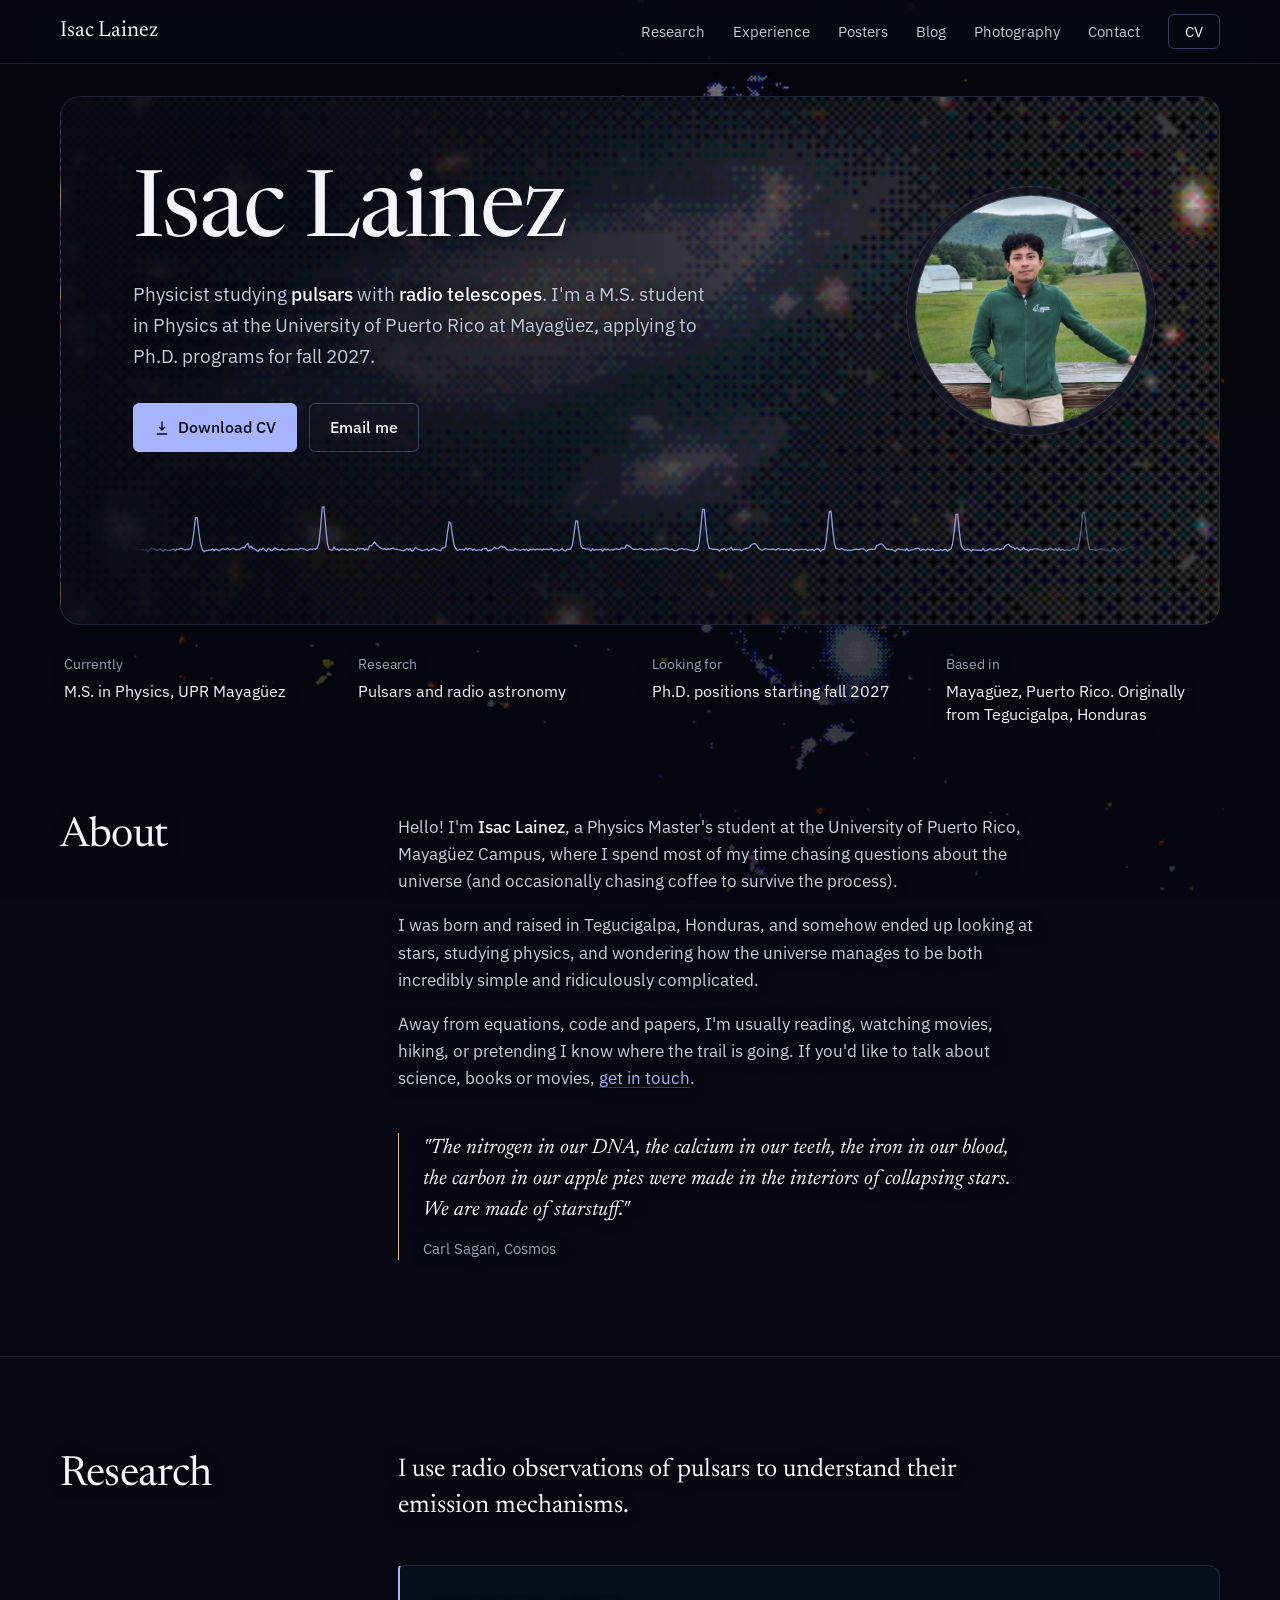
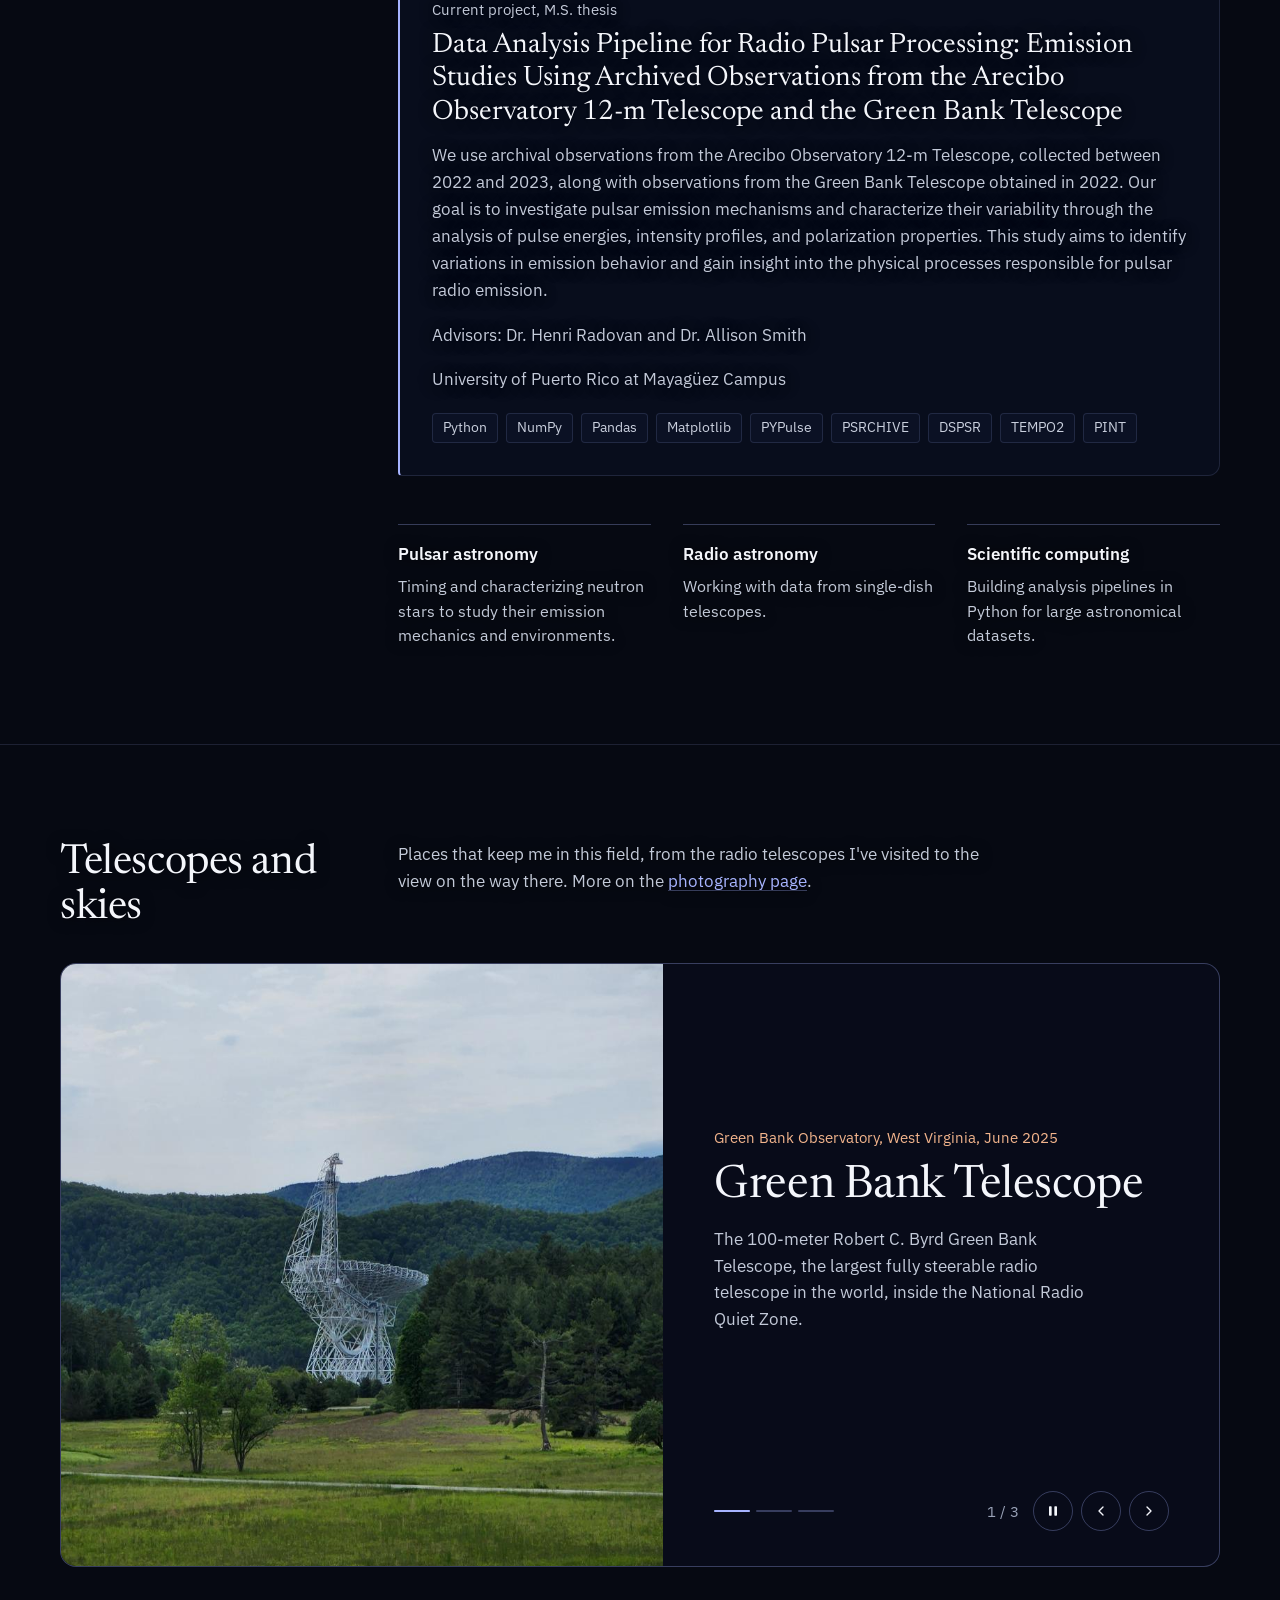
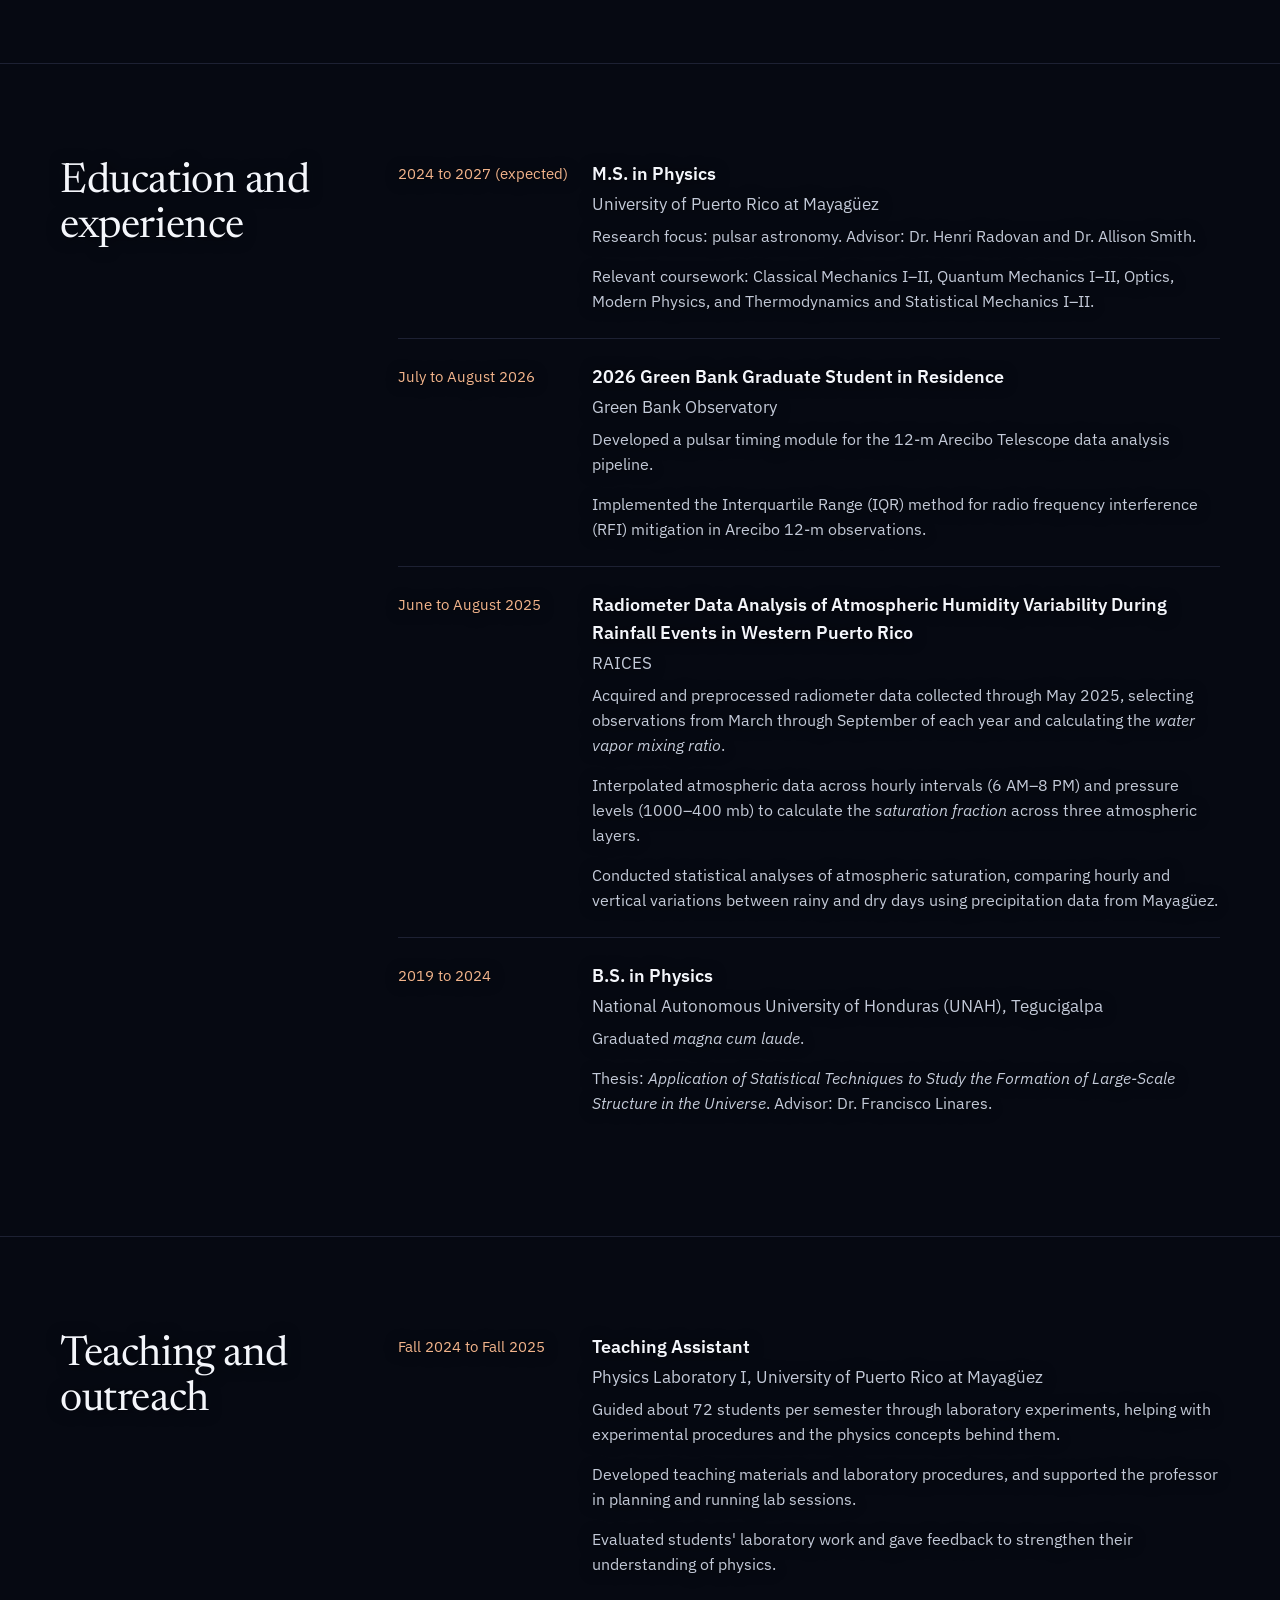
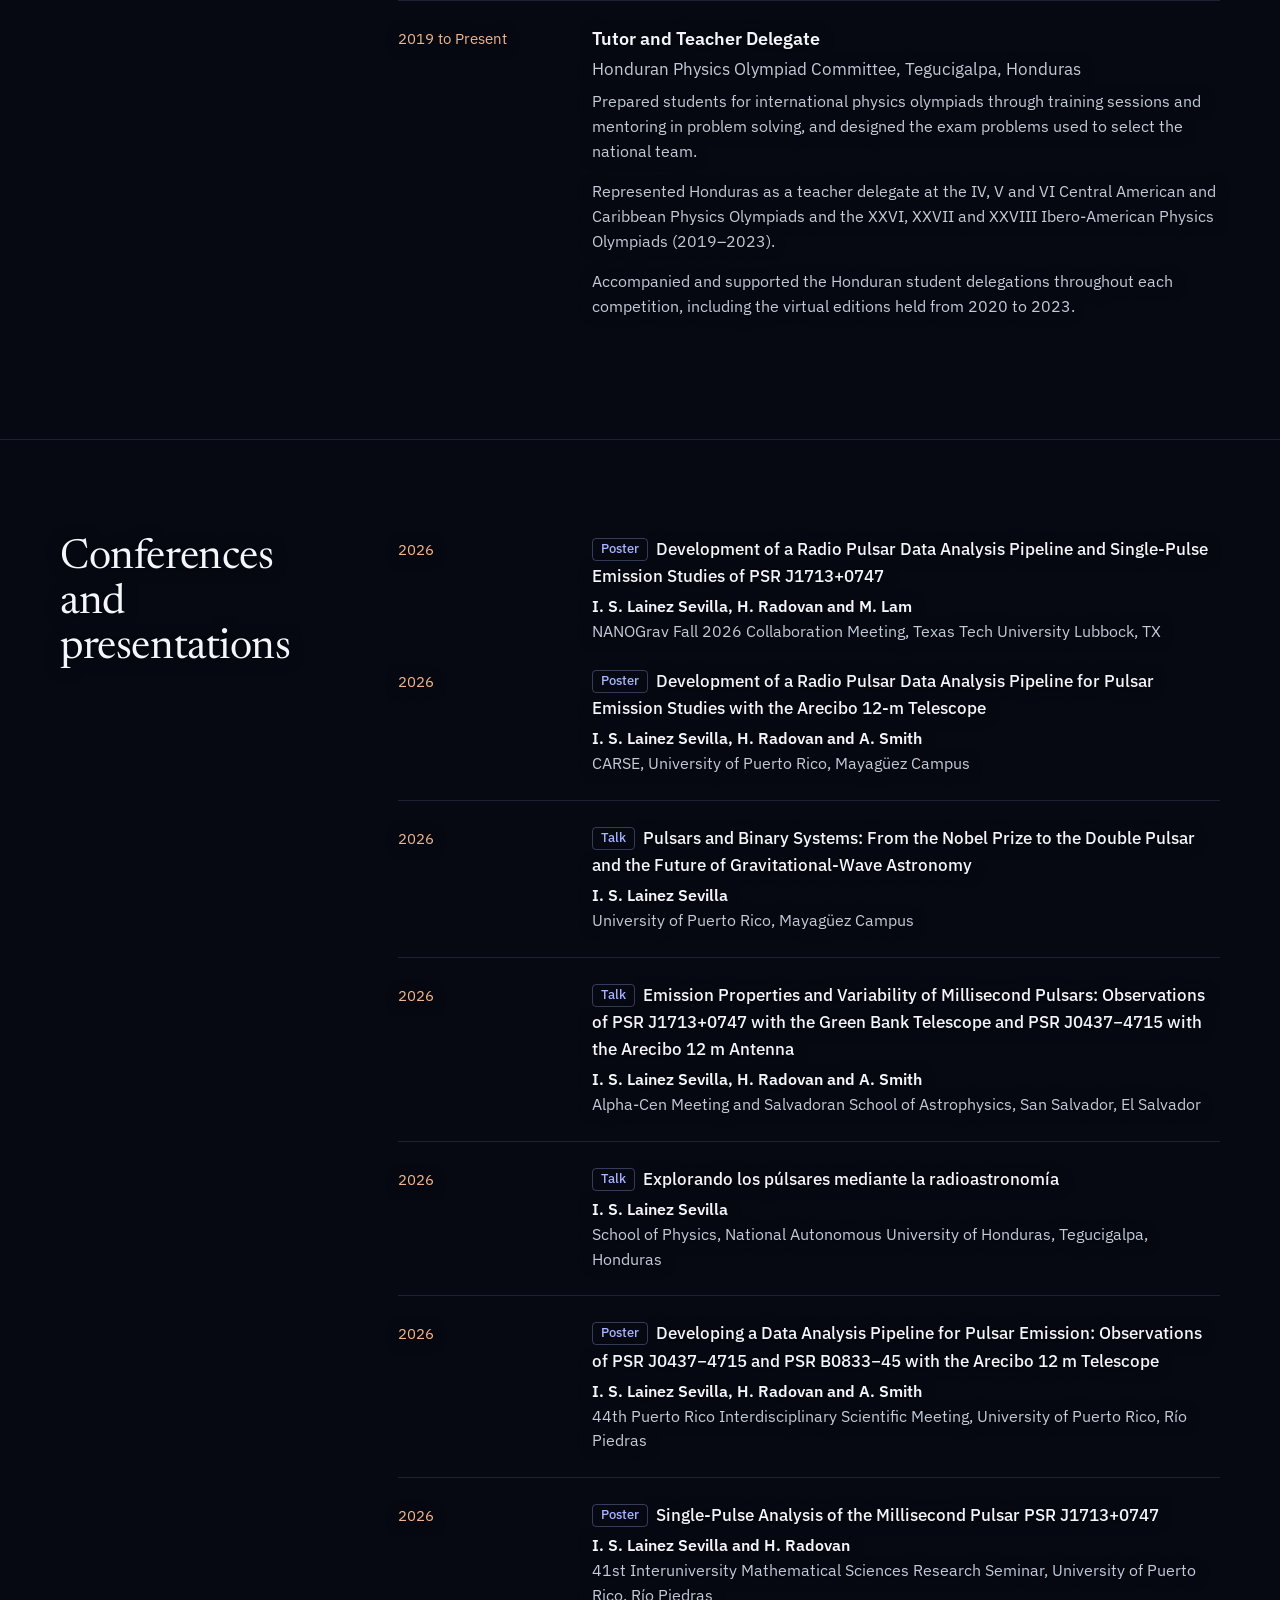
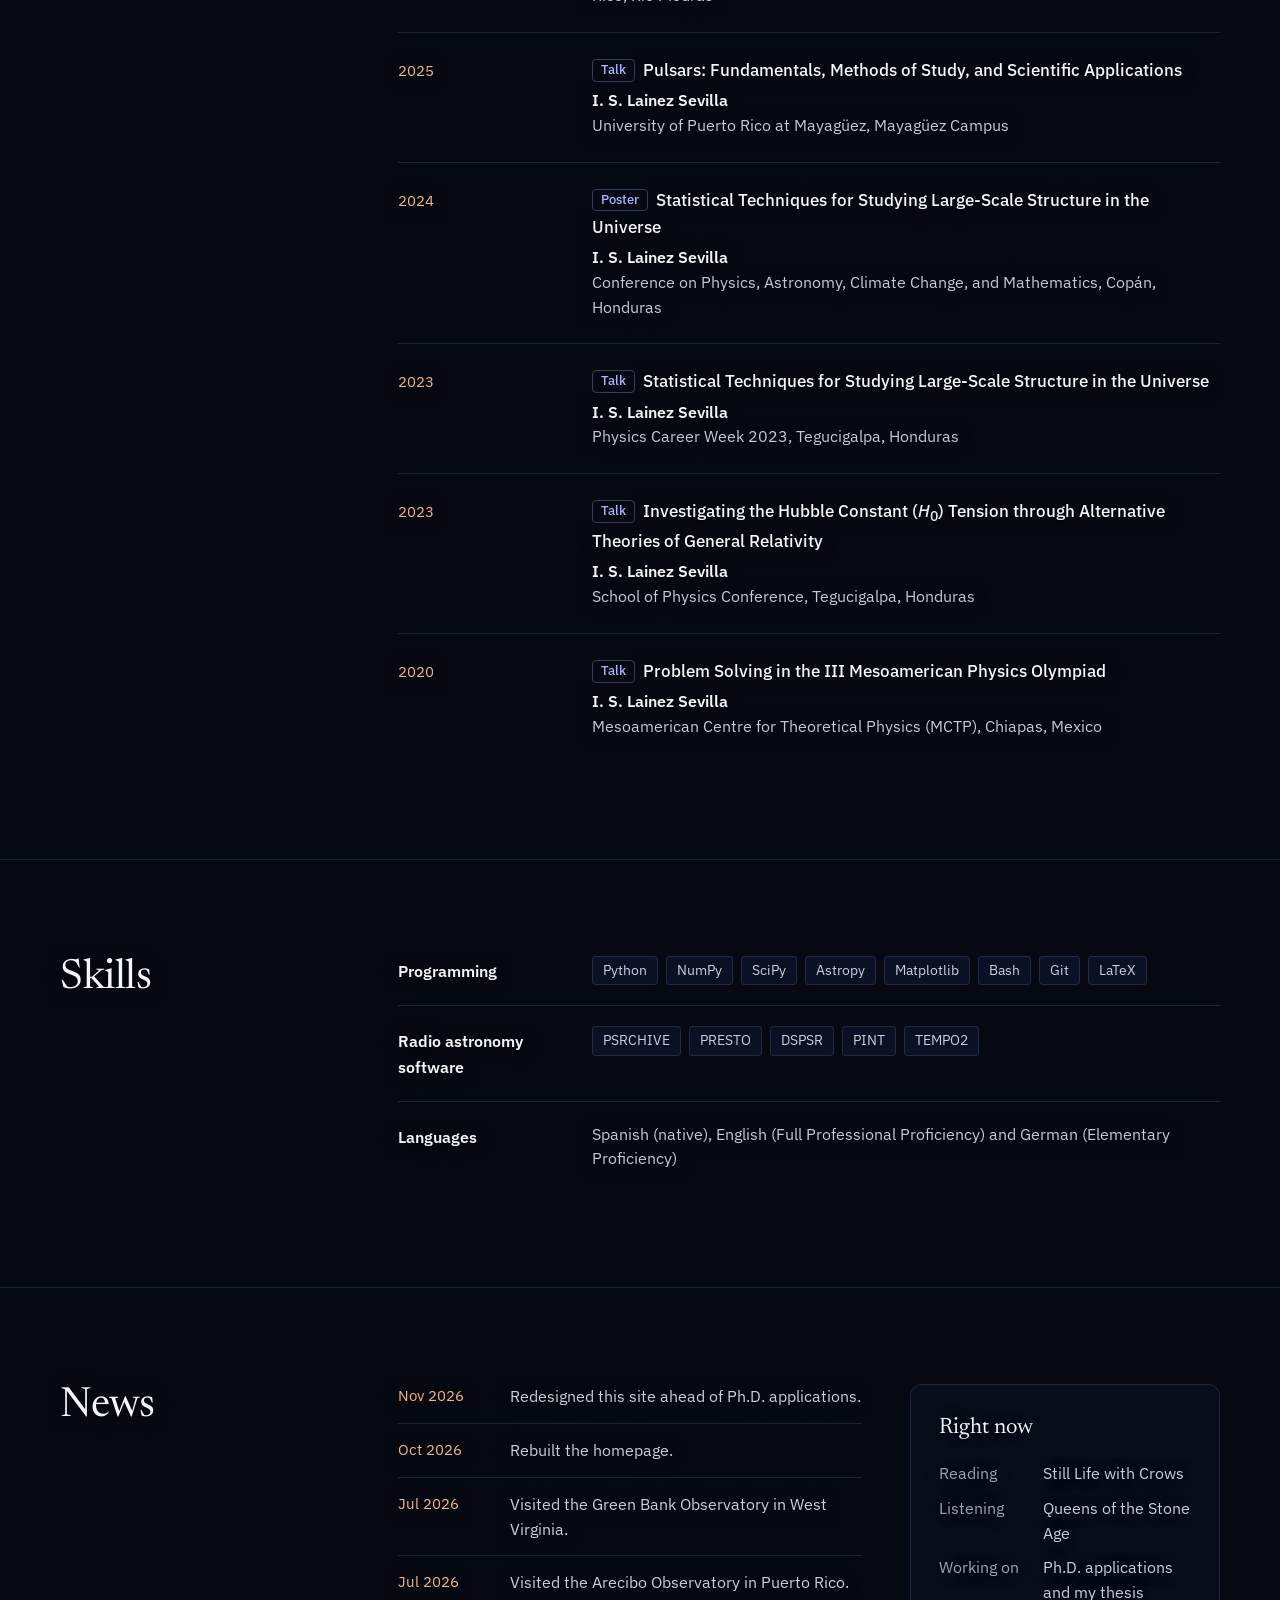
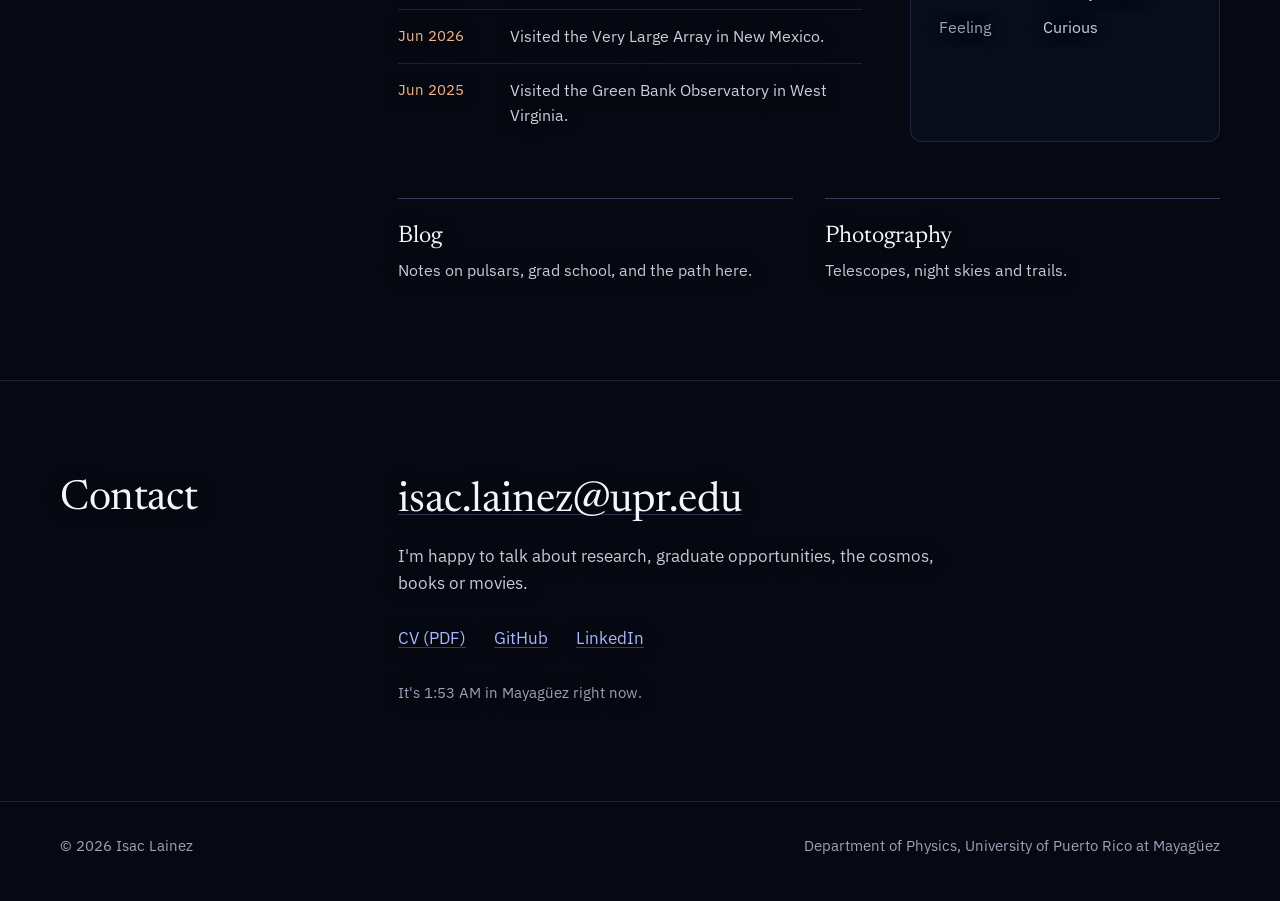
==== index.html @ 00e9091d "Add new conference presentation details to index.html" ====
<!DOCTYPE html>
<html lang="en">
<head>
<meta charset="UTF-8">
<meta name="viewport" content="width=device-width, initial-scale=1.0">
<title data-i18n="meta.title.home">Isac Lainez | Physics and Radio Astronomy</title>
<meta name="description" content="Isac Lainez is a Physics M.S. student at the University of Puerto Rico at Mayagüez studying pulsars with radio telescopes.">

<!-- Link preview card (email, LinkedIn, WhatsApp, Slack).
     After you publish the site, change images/social-card.jpg to the full address,
     for example https://isaclainez.com/images/social-card.jpg, so every app can find it. -->
<meta property="og:type" content="website">
<meta property="og:title" content="Isac Lainez | Physics and Radio Astronomy">
<meta property="og:description" content="Physics M.S. student at UPR Mayagüez studying pulsars with radio telescopes. Applying to Ph.D. programs for fall 2027.">
<meta property="og:image" content="images/social-card.jpg">
<meta property="og:image:width" content="1200">
<meta property="og:image:height" content="630">
<meta property="og:image:alt" content="Isac Lainez, Physics and Radio Astronomy">
<meta name="twitter:card" content="summary_large_image">

<link rel="icon" href="data:image/svg+xml,%3Csvg xmlns='http://www.w3.org/2000/svg' viewBox='0 0 32 32'%3E%3Crect width='32' height='32' rx='7' fill='%23060912'/%3E%3Cpath d='M3 21h8l2-13 3 19 2-6h11' fill='none' stroke='%23A7B4FF' stroke-width='2.2' stroke-linejoin='round' stroke-linecap='round'/%3E%3C/svg%3E">
<link rel="preconnect" href="https://fonts.googleapis.com">
<link rel="preconnect" href="https://fonts.gstatic.com" crossorigin>
<link href="https://fonts.googleapis.com/css2?family=IBM+Plex+Sans:wght@400;500;600&family=Newsreader:ital,opsz,wght@0,6..72,400;0,6..72,500;1,6..72,400&display=swap" rel="stylesheet">
<link rel="stylesheet" href="style.css">
<script type="application/ld+json">
{
  "@context": "https://schema.org",
  "@type": "Person",
  "name": "Isac Lainez",
  "jobTitle": "M.S. student in Physics",
  "affiliation": { "@type": "CollegeOrUniversity", "name": "University of Puerto Rico at Mayagüez" },
  "email": "mailto:isac.lainez@upr.edu",
  "image": "images/Isac.jpeg"
}
</script>
</head>
<body>

<div class="bg-space" aria-hidden="true"></div>

<header class="nav">
  <div class="container nav-inner">
    <a href="index.html" class="brand">Isac Lainez</a>
    <button class="nav-toggle" aria-label="Open menu" aria-expanded="false"><span></span></button>
    <ul class="nav-links">
      <li><a href="#research" data-i18n="nav.research">Research</a></li>
      <li><a href="#experience" data-i18n="nav.experience">Experience</a></li>
      <!-- <li><a href="#publications" data-i18n="nav.publications">Publications</a></li> -->
      <li><a href="posters.html" data-i18n="nav.posters">Posters</a></li>
      <li><a href="blog.html" data-i18n="nav.blog">Blog</a></li>
      <li><a href="photography.html" data-i18n="nav.photography">Photography</a></li>
      <li><a href="#contact" data-i18n="nav.contact">Contact</a></li>
      <li><button class="lang-toggle" type="button" data-lang-toggle lang="es" aria-label="Ver en español">ES</button></li>
      <!-- Put your CV PDF at files/Isac_Lainez_CV.pdf -->
      <li><a class="nav-cv" href="files/Isac_Lainez_CV.pdf" target="_blank" rel="noopener" data-i18n="nav.cv">CV</a></li>
    </ul>
  </div>
</header>

<main>

  <!-- Hero -->
  <section class="hero">
    <div class="container">
      <div class="banner hero-inner">
        <div>
          <h1>Isac Lainez</h1>
          <p class="hero-lede" data-i18n="hero.lede">
            Physicist studying <strong>pulsars</strong> with <strong>radio telescopes</strong>.
            I'm a M.S. student in Physics at the University of Puerto Rico at Mayagüez,
            applying to Ph.D. programs for fall 2027.
          </p>
          <div class="hero-actions">
            <a class="btn btn-primary" href="files/Isac_Lainez_CV.pdf" target="_blank" rel="noopener">
              <svg viewBox="0 0 24 24" fill="none" stroke="currentColor" stroke-width="2" stroke-linecap="round" stroke-linejoin="round" aria-hidden="true"><path d="M12 3v12m0 0l-4-4m4 4l4-4M5 21h14"/></svg>
              <span data-i18n="hero.cv">Download CV</span>
            </a>
            <a class="btn" href="mailto:isac.lainez@upr.edu" data-i18n="hero.email">Email me</a>
          </div>
        </div>

        <img class="portrait" src="images/Isac.jpeg" alt="Portrait of Isac Lainez" data-i18n-attrs="alt:hero.portrait">

        <!--
          The pulse streams at a real pulsar's period.
          data-period   = rotation period in seconds
          data-slowdown = how many times slower to show it (use for fast pulsars, 1 = real time)
          Some options (also update the label text below, and in i18n.js):
            PSR B1919+21  data-period="1.3373"  data-slowdown="1"   first pulsar discovered (1967)
            PSR B0329+54  data-period="0.7145"  data-slowdown="1"   brightest pulsar in the northern sky
            Vela pulsar   data-period="0.0893"  data-slowdown="10"
            Crab pulsar   data-period="0.0337"  data-slowdown="30"
        -->
        <svg class="pulse" data-period="1.3373" data-slowdown="1" viewBox="0 0 1200 80" preserveAspectRatio="none" aria-hidden="true" focusable="false">
          <g class="pulse-track">
            <path id="pulse-tile" d="M0 64.0 L2 64.1 L4 64.1 L6 64.0 L8 64.2 L10 64.3 L12 63.9 L14 64.4 L16 63.4 L18 66.3 L20 64.3 L22 62.2 L24 63.6 L26 63.1 L28 65.0 L30 64.0 L32 63.3 L34 64.7 L36 65.7 L38 64.1 L40 64.6 L42 64.8 L44 65.0 L46 63.9 L48 63.2 L50 65.3 L52 63.2 L54 63.9 L56 62.4 L58 62.7 L60 63.8 L62 64.4 L64 63.5 L66 63.9 L68 63.0 L70 58.2 L72 45.1 L74 28.8 L76 28.5 L78 44.6 L80 58.0 L82 63.8 L84 66.2 L86 65.3 L88 65.0 L90 64.3 L92 64.8 L94 63.3 L96 65.3 L98 63.4 L100 64.2 L102 65.2 L104 64.3 L106 62.9 L108 63.6 L110 63.7 L112 62.6 L114 64.3 L116 63.6 L118 62.7 L120 63.2 L122 64.4 L124 63.8 L126 63.9 L128 62.6 L130 61.6 L132 61.9 L134 58.9 L136 57.4 L138 62.0 L140 60.3 L142 63.0 L144 63.1 L146 64.9 L148 66.1 L150 63.6 L152 64.1 L154 62.3 L156 64.2 L158 65.6 L160 62.7 L162 63.9 L164 65.2 L166 63.8 L168 62.1 L170 63.4 L172 64.0 L174 64.6 L176 63.4 L178 64.0 L180 64.4 L182 64.6 L184 63.3 L186 63.8 L188 63.5 L190 64.2 L192 63.6 L194 63.5 L196 64.4 L198 62.8 L200 63.0 L202 63.3 L204 63.8 L206 65.1 L208 64.4 L210 63.3 L212 63.6 L214 62.9 L216 63.6 L218 62.3 L220 57.0 L222 39.3 L224 16.8 L226 16.6 L228 38.6 L230 57.0 L232 63.4 L234 64.4 L236 64.7 L238 61.2 L240 64.0 L242 63.4 L244 65.1 L246 63.4 L248 63.3 L250 63.8 L252 63.6 L254 65.0 L256 63.6 L258 63.7 L260 63.4 L262 64.4 L264 65.0 L266 62.4 L268 63.1 L270 63.2 L272 62.8 L274 64.4 L276 63.3 L278 64.2 L280 59.9 L282 59.8 L284 57.7 L286 55.5 L288 58.3 L290 59.8 L292 61.9 L294 62.8 L296 63.5 L298 63.1 L300 64.2 L302 63.1 L304 63.7 L306 62.8 L308 62.1 L310 63.5 L312 63.6 L314 64.1 L316 64.4 L318 65.2 L320 65.2 L322 64.4 L324 63.0 L326 64.3 L328 63.0 L330 65.8 L332 64.8 L334 61.7 L336 62.9 L338 63.8 L340 64.4 L342 65.2 L344 64.8 L346 64.3 L348 63.4 L350 65.2 L352 64.2 L354 63.7 L356 62.4 L358 63.8 L360 64.3 L362 64.6 L364 65.2 L366 62.2 L368 62.0 L370 60.6 L372 46.6 L374 33.3 L376 34.5 L378 48.1 L380 59.2 L382 62.8 L384 65.0 L386 63.8 L388 64.1 L390 63.5 L392 64.6 L394 62.2 L396 64.2 L398 62.7 L400 63.2 L402 64.8 L404 63.5 L406 65.1 L408 64.4 L410 64.4 L412 65.1 L414 63.3 L416 63.1 L418 62.5 L420 65.4 L422 64.5 L424 64.7 L426 63.2 L428 61.4 L430 62.9 L432 63.2 L434 61.3 L436 60.0 L438 61.4 L440 61.3 L442 63.5 L444 64.7 L446 64.3 L448 64.6 L450 64.9 L452 62.9 L454 63.9 L456 64.4 L458 64.7 L460 64.1 L462 63.8 L464 64.4 L466 63.6 L468 65.2 L470 63.4 L472 64.5 L474 63.4 L476 64.4 L478 63.3 L480 64.0 L482 63.5 L484 64.4 L486 63.5 L488 63.8 L490 63.4 L492 64.1 L494 63.2 L496 63.1 L498 65.3 L500 63.9 L502 64.1 L504 65.1 L506 64.2 L508 63.0 L510 64.9 L512 65.4 L514 63.4 L516 63.6 L518 63.5 L520 58.9 L522 45.7 L524 32.1 L526 32.2 L528 46.3 L530 59.4 L532 62.6 L534 62.7 L536 63.5 L538 63.3 L540 63.7 L542 65.4 L544 63.3 L546 64.8 L548 63.9 L550 64.3 L552 64.0 L554 63.5 L556 65.8 L558 63.2 L560 64.5 L562 63.6 L564 64.5 L566 64.1 L568 64.4 L570 63.5 L572 63.1 L574 63.5 L576 63.9 L578 62.1 L580 62.3 L582 62.4 L584 59.0 L586 59.5 L588 60.4 L590 62.6 L592 63.6 L594 63.4 L596 63.8 L598 63.7 L600 63.0 L602 63.5 L604 64.6 L606 64.7 L608 63.6 L610 63.8 L612 64.3 L614 63.2 L616 64.4 L618 63.1 L620 64.5 L622 64.4 L624 63.6 L626 63.4 L628 62.7 L630 62.8 L632 62.7 L634 64.0 L636 64.3 L638 63.3 L640 64.8 L642 65.1 L644 64.8 L646 63.5 L648 63.3 L650 62.7 L652 63.9 L654 63.3 L656 63.8 L658 64.5 L660 64.7 L662 64.9 L664 65.5 L666 64.3 L668 63.6 L670 57.2 L672 39.0 L674 19.3 L676 19.3 L678 39.1 L680 56.0 L682 62.6 L684 63.0 L686 63.6 L688 63.6 L690 63.9 L692 63.9 L694 65.7 L696 63.5 L698 63.8 L700 62.9 L702 64.9 L704 63.4 L706 63.5 L708 61.5 L710 64.7 L712 63.9 L714 63.7 L716 64.0 L718 63.6 L720 65.2 L722 63.9 L724 63.2 L726 62.7 L728 62.4 L730 61.1 L732 58.6 L734 57.6 L736 57.2 L738 59.0 L740 61.7 L742 63.7 L744 64.8 L746 64.1 L748 63.0 L750 63.2 L752 63.8 L754 63.7 L756 63.9 L758 63.5 L760 64.3 L762 63.8 L764 62.8 L766 64.2 L768 64.1 L770 64.1 L772 63.7 L774 63.6 L776 64.6 L778 63.2 L780 63.8 L782 65.2 L784 64.0 L786 63.7 L788 64.6 L790 63.8 L792 63.8 L794 64.1 L796 63.6 L798 65.0 L800 64.3 L802 64.3 L804 63.9 L806 65.2 L808 63.6 L810 63.1 L812 63.9 L814 66.0 L816 64.0 L818 64.0 L820 56.9 L822 39.8 L824 22.0 L826 21.3 L828 40.7 L830 56.7 L832 63.0 L834 63.2 L836 63.9 L838 63.0 L840 63.1 L842 64.5 L844 64.3 L846 65.0 L848 64.6 L850 64.9 L852 64.3 L854 63.8 L856 63.4 L858 64.0 L860 63.6 L862 63.3 L864 62.9 L866 64.5 L868 65.8 L870 64.2 L872 63.9 L874 63.6 L876 63.7 L878 63.4 L880 59.4 L882 58.8 L884 57.8 L886 57.6 L888 59.3 L890 61.6 L892 63.6 L894 63.6 L896 64.1 L898 63.8 L900 64.7 L902 66.0 L904 63.8 L906 63.2 L908 63.7 L910 64.0 L912 64.4 L914 65.0 L916 63.1 L918 65.4 L920 64.7 L922 64.1 L924 63.7 L926 63.0 L928 62.6 L930 62.7 L932 65.1 L934 64.0 L936 63.8 L938 65.0 L940 63.2 L942 63.8 L944 64.9 L946 63.0 L948 64.7 L950 65.0 L952 64.7 L954 64.9 L956 64.0 L958 64.9 L960 64.0 L962 63.7 L964 65.8 L966 64.5 L968 63.5 L970 57.3 L972 42.1 L974 24.6 L976 24.8 L978 44.8 L980 59.7 L982 62.4 L984 64.7 L986 64.0 L988 63.2 L990 64.2 L992 65.8 L994 63.9 L996 64.6 L998 64.5 L1000 64.7 L1002 64.5 L1004 65.1 L1006 62.9 L1008 65.4 L1010 65.2 L1012 64.3 L1014 62.8 L1016 64.0 L1018 64.5 L1020 64.7 L1022 63.1 L1024 63.1 L1026 64.2 L1028 63.2 L1030 63.1 L1032 60.4 L1034 58.7 L1036 58.0 L1038 60.3 L1040 61.2 L1042 61.6 L1044 63.7 L1046 61.8 L1048 63.8 L1050 64.4 L1052 63.9 L1054 61.6 L1056 64.0 L1058 64.3 L1060 65.4 L1062 63.7 L1064 64.2 L1066 63.1 L1068 63.2 L1070 63.2 L1072 64.1 L1074 64.3 L1076 65.2 L1078 64.7 L1080 63.4 L1082 64.5 L1084 63.5 L1086 62.5 L1088 64.1 L1090 64.6 L1092 62.9 L1094 65.2 L1096 62.8 L1098 64.8 L1100 63.4 L1102 65.1 L1104 64.7 L1106 64.4 L1108 65.1 L1110 64.7 L1112 63.1 L1114 62.7 L1116 64.5 L1118 63.4 L1120 55.7 L1122 42.3 L1124 22.6 L1126 22.6 L1128 40.3 L1130 54.9 L1132 64.3 L1134 64.1 L1136 63.9 L1138 64.7 L1140 64.7 L1142 64.0 L1144 63.6 L1146 63.0 L1148 64.4 L1150 64.3 L1152 65.0 L1154 64.5 L1156 65.3 L1158 65.4 L1160 62.3 L1162 63.0 L1164 65.9 L1166 64.6 L1168 62.4 L1170 65.2 L1172 64.9 L1174 63.6 L1176 63.2 L1178 61.9 L1180 61.5 L1182 59.6 L1184 58.3 L1186 57.8 L1188 60.4 L1190 60.8 L1192 62.0 L1194 64.4 L1196 64.5 L1198 62.4 L1200 65.2 L1202 64.7 L1204 63.8 L1206 66.1 L1208 64.0 L1210 63.4 L1212 63.2 L1214 63.8 L1216 63.6 L1218 65.4 L1220 65.2 L1222 65.1 L1224 64.0 L1226 63.0 L1228 65.4 L1230 64.7 L1232 63.0 L1234 64.2 L1236 64.4 L1238 63.0 L1240 64.9 L1242 62.3 L1244 64.3 L1246 64.4 L1248 63.6 L1250 63.5 L1252 63.1 L1254 62.5 L1256 63.7 L1258 63.9 L1260 65.4 L1262 63.2 L1264 62.9 L1266 63.1 L1268 61.0 L1270 60.2 L1272 45.9 L1274 32.6 L1276 30.6 L1278 46.1 L1280 59.9 L1282 62.9 L1284 63.1 L1286 64.1 L1288 63.8 L1290 62.3 L1292 63.9 L1294 64.7 L1296 65.0 L1298 66.2 L1300 62.9 L1302 63.6 L1304 64.0 L1306 64.0 L1308 65.4 L1310 61.8 L1312 64.6 L1314 63.6 L1316 62.6 L1318 64.1 L1320 63.5 L1322 63.4 L1324 63.1 L1326 62.2 L1328 63.5 L1330 61.7 L1332 60.0 L1334 61.0 L1336 58.4 L1338 60.8 L1340 60.8 L1342 64.1 L1344 63.5 L1346 65.1 L1348 64.6 L1350 63.7 L1352 65.0 L1354 63.2 L1356 65.6 L1358 62.9 L1360 62.7 L1362 65.3 L1364 64.2 L1366 63.6 L1368 65.0 L1370 63.1 L1372 63.3 L1374 64.5 L1376 65.0 L1378 64.8 L1380 64.4 L1382 62.3 L1384 63.9 L1386 64.4 L1388 62.1 L1390 65.3 L1392 63.5 L1394 64.4 L1396 64.8 L1398 63.8 L1400 64.1 L1402 65.2 L1404 64.1 L1406 64.2 L1408 64.6 L1410 63.1 L1412 62.8 L1414 64.2 L1416 63.7 L1418 62.4 L1420 59.0 L1422 44.9 L1424 32.7 L1426 30.7 L1428 46.0 L1430 57.8 L1432 62.7 L1434 64.2 L1436 63.4 L1438 65.1 L1440 63.5 L1442 63.9 L1444 63.6 L1446 63.6 L1448 64.0 L1450 64.7 L1452 64.9 L1454 62.7 L1456 62.3 L1458 63.3 L1460 64.4 L1462 62.6 L1464 64.2 L1466 64.8 L1468 64.1 L1470 63.9 L1472 64.4 L1474 63.7 L1476 64.2 L1478 63.5 L1480 62.6 L1482 60.3 L1484 59.5 L1486 59.3 L1488 60.8 L1490 60.5 L1492 63.0 L1494 63.6 L1496 63.4 L1498 63.8 L1500 65.5 L1502 64.0 L1504 63.8 L1506 62.6 L1508 63.8 L1510 64.5 L1512 64.5 L1514 64.8 L1516 64.1 L1518 65.3 L1520 65.4 L1522 64.6 L1524 63.7 L1526 64.0 L1528 63.8 L1530 64.7 L1532 64.0 L1534 64.8 L1536 63.9 L1538 65.1 L1540 63.3 L1542 64.5 L1544 64.1 L1546 62.0 L1548 64.3 L1550 63.5 L1552 62.4 L1554 64.3 L1556 62.5 L1558 62.5 L1560 63.5 L1562 64.1 L1564 64.1 L1566 64.7 L1568 62.2 L1570 57.2 L1572 40.0 L1574 20.4 L1576 19.7 L1578 40.5 L1580 57.4 L1582 62.4 L1584 64.0 L1586 63.6 L1588 64.1 L1590 64.0 L1592 63.7 L1594 63.9 L1596 65.1 L1598 65.9 L1600 65.8 L1602 64.2 L1604 64.4 L1606 65.1 L1608 63.5 L1610 66.9 L1612 64.2 L1614 64.4 L1616 64.3 L1618 64.2 L1620 65.5 L1622 64.8 L1624 64.1 L1626 62.6 L1628 61.9 L1630 61.4 L1632 60.1 L1634 58.4 L1636 58.9 L1638 58.6 L1640 61.0 L1642 63.8 L1644 63.4 L1646 63.9 L1648 63.2 L1650 64.4 L1652 64.8 L1654 65.7 L1656 63.1 L1658 63.0 L1660 64.3 L1662 64.1 L1664 64.3 L1666 63.8 L1668 65.0 L1670 61.8 L1672 63.8 L1674 65.9 L1676 64.1 L1678 65.5 L1680 63.4 L1682 64.3 L1684 63.8 L1686 63.9 L1688 63.4 L1690 64.9 L1692 63.6 L1694 64.3 L1696 65.0 L1698 63.3 L1700 63.1 L1702 65.1 L1704 62.7 L1706 62.8 L1708 63.6 L1710 64.5 L1712 63.8 L1714 64.2 L1716 65.8 L1718 63.4 L1720 56.7 L1722 44.3 L1724 29.0 L1726 27.9 L1728 44.5 L1730 58.6 L1732 64.2 L1734 64.0 L1736 62.6 L1738 64.1 L1740 64.4 L1742 62.5 L1744 65.1 L1746 63.3 L1748 64.1 L1750 63.8 L1752 63.4 L1754 61.5 L1756 63.5 L1758 64.5 L1760 63.0 L1762 63.9 L1764 64.1 L1766 64.1 L1768 63.5 L1770 65.0 L1772 65.1 L1774 63.6 L1776 63.7 L1778 62.1 L1780 59.8 L1782 62.2 L1784 57.9 L1786 58.8 L1788 61.0 L1790 61.3 L1792 61.8 L1794 63.7 L1796 63.6 L1798 63.8 L1800 64.1 L1802 64.5 L1804 63.5 L1806 63.0 L1808 64.0 L1810 64.1 L1812 64.6 L1814 63.9 L1816 64.3 L1818 63.5 L1820 63.7 L1822 64.3 L1824 62.7 L1826 64.9 L1828 64.6 L1830 63.3 L1832 64.8 L1834 63.7 L1836 62.5 L1838 64.4 L1840 65.5 L1842 63.8 L1844 64.2 L1846 64.0 L1848 64.0 L1850 64.3 L1852 63.7 L1854 65.8 L1856 62.9 L1858 63.9 L1860 63.7 L1862 64.7 L1864 64.3 L1866 65.0 L1868 64.7 L1870 59.5 L1872 45.3 L1874 29.3 L1876 29.1 L1878 45.7 L1880 59.4 L1882 62.9 L1884 63.4 L1886 63.4 L1888 64.4 L1890 63.3 L1892 64.6 L1894 62.9 L1896 63.2 L1898 63.7 L1900 62.3 L1902 64.5 L1904 64.1 L1906 63.8 L1908 64.0 L1910 63.2 L1912 63.6 L1914 62.2 L1916 63.5 L1918 64.9 L1920 63.7 L1922 64.4 L1924 62.5 L1926 64.3 L1928 62.3 L1930 61.0 L1932 59.8 L1934 59.2 L1936 57.7 L1938 60.1 L1940 61.5 L1942 61.9 L1944 63.9 L1946 62.5 L1948 63.8 L1950 65.3 L1952 65.9 L1954 66.5 L1956 65.0 L1958 63.9 L1960 65.7 L1962 65.0 L1964 63.4 L1966 64.1 L1968 63.4 L1970 65.1 L1972 64.0 L1974 62.7 L1976 65.8 L1978 65.2 L1980 63.1 L1982 63.3 L1984 62.6 L1986 61.4 L1988 63.9 L1990 65.4 L1992 64.6 L1994 65.2 L1996 64.5 L1998 64.7 L2000 63.8 L2002 63.4 L2004 64.3 L2006 63.0 L2008 64.3 L2010 64.2 L2012 63.4 L2014 66.1 L2016 62.3 L2018 62.8 L2020 56.3 L2022 37.3 L2024 18.9 L2026 18.1 L2028 39.0 L2030 56.7 L2032 63.4 L2034 63.7 L2036 65.4 L2038 64.1 L2040 63.8 L2042 65.9 L2044 63.8 L2046 64.5 L2048 64.6 L2050 65.1 L2052 63.9 L2054 64.0 L2056 63.8 L2058 63.2 L2060 63.8 L2062 64.1 L2064 63.8 L2066 65.0 L2068 62.3 L2070 62.6 L2072 63.7 L2074 63.1 L2076 62.8 L2078 62.3 L2080 60.3 L2082 59.8 L2084 59.4 L2086 58.2 L2088 59.4 L2090 63.7 L2092 62.8 L2094 63.0 L2096 62.5 L2098 62.1 L2100 64.2 L2102 64.4 L2104 64.1 L2106 64.1 L2108 63.3 L2110 62.8 L2112 63.2 L2114 63.1 L2116 63.1 L2118 62.9 L2120 64.7 L2122 64.5 L2124 63.2 L2126 65.1 L2128 63.3 L2130 65.5 L2132 63.7 L2134 64.2 L2136 63.4 L2138 63.7 L2140 63.8 L2142 64.0 L2144 64.8 L2146 64.5 L2148 64.7 L2150 63.6 L2152 66.0 L2154 65.4 L2156 62.9 L2158 63.6 L2160 63.8 L2162 64.9 L2164 63.4 L2166 63.7 L2168 62.8 L2170 55.4 L2172 38.2 L2174 15.2 L2176 15.1 L2178 37.1 L2180 56.8 L2182 62.6 L2184 63.8 L2186 63.6 L2188 64.1 L2190 63.8 L2192 63.5 L2194 64.4 L2196 63.6 L2198 64.0 L2200 63.7 L2202 64.9 L2204 64.9 L2206 63.2 L2208 64.8 L2210 63.1 L2212 62.8 L2214 64.1 L2216 63.7 L2218 65.5 L2220 62.4 L2222 64.7 L2224 62.6 L2226 63.9 L2228 62.4 L2230 62.0 L2232 60.5 L2234 57.7 L2236 58.0 L2238 56.7 L2240 59.3 L2242 62.1 L2244 63.9 L2246 66.0 L2248 63.1 L2250 63.7 L2252 64.5 L2254 64.6 L2256 63.6 L2258 66.4 L2260 64.6 L2262 65.0 L2264 64.3 L2266 62.9 L2268 63.7 L2270 63.3 L2272 64.9 L2274 64.0 L2276 63.0 L2278 64.9 L2280 64.9 L2282 62.9 L2284 63.6 L2286 64.8 L2288 63.3 L2290 64.6 L2292 63.4 L2294 64.0 L2296 64.2 L2298 62.5 L2300 65.7 L2302 62.8 L2304 64.7 L2306 65.1 L2308 63.0 L2310 64.0 L2312 62.8 L2314 64.1 L2316 65.1 L2318 62.5 L2320 57.3 L2322 42.0 L2324 25.3 L2326 25.5 L2328 43.2 L2330 57.5 L2332 62.0 L2334 63.4 L2336 63.4 L2338 64.1 L2340 65.6 L2342 64.9 L2344 61.5 L2346 63.6 L2348 63.2 L2350 65.5 L2352 63.7 L2354 64.2 L2356 64.5 L2358 63.6 L2360 64.7 L2362 62.2 L2364 64.0 L2366 62.6 L2368 62.0 L2370 63.8 L2372 63.7 L2374 63.6 L2376 63.3 L2378 62.9 L2380 63.6 L2382 62.0 L2384 58.3 L2386 58.5 L2388 59.9 L2390 61.1 L2392 63.1 L2394 63.7 L2396 63.9 L2398 63.8 L2400 64.0"/>
            <use href="#pulse-tile" x="2400"/>
          </g>
        </svg>
        <p class="pulse-label" data-i18n="pulse.label">
        </p>
      </div>

      <dl class="glance">
        <div>
          <dt data-i18n="glance.now">Currently</dt>
          <dd data-i18n="glance.now.v">M.S. in Physics, UPR Mayagüez</dd>
        </div>
        <div>
          <dt data-i18n="glance.research">Research</dt>
          <dd data-i18n="glance.research.v">Pulsars and radio astronomy</dd>
        </div>
        <div>
          <dt data-i18n="glance.seeking">Looking for</dt>
          <dd data-i18n="glance.seeking.v">Ph.D. positions starting fall 2027</dd>
        </div>
        <div>
          <dt data-i18n="glance.based">Based in</dt>
          <dd data-i18n="glance.based.v">Mayagüez, Puerto Rico. Originally from Tegucigalpa, Honduras</dd>
        </div>
      </dl>
    </div>
  </section>

  <!-- About -->
  <section id="about" class="section">
    <div class="container section-grid">
      <h2 class="section-title" data-i18n="about.title">About</h2>
      <div class="prose">
        <p data-i18n="about.p1">
          Hello! I'm <strong>Isac Lainez</strong>, a Physics Master's student at the
          University of Puerto Rico, Mayagüez Campus, where I spend most of my time chasing questions
          about the universe (and occasionally chasing coffee to survive the process).
        </p>
        <p data-i18n="about.p2">
          I was born and raised in Tegucigalpa, Honduras, and somehow ended up looking at stars,
          studying physics, and wondering how the universe manages to be both incredibly simple and
          ridiculously complicated.
        </p>
        <p data-i18n="about.p3">
          Away from equations, code and papers, I'm usually reading, watching movies, hiking, or
          pretending I know where the trail is going. If you'd like to talk about science, books or
          movies, <a href="#contact">get in touch</a>.
        </p>
        <blockquote data-i18n="about.quote">
          "The nitrogen in our DNA, the calcium in our teeth, the iron in our blood, the carbon in our
          apple pies were made in the interiors of collapsing stars. We are made of starstuff."
          <cite>Carl Sagan, Cosmos</cite>
        </blockquote>
      </div>
    </div>
  </section>

  <!-- Research -->
  <section id="research" class="section">
    <div class="container section-grid">
      <h2 class="section-title" data-i18n="research.title">Research</h2>
      <div>
        <!-- EDIT: one or two sentences on the big question that drives you -->
        <p class="lead" data-i18n="research.lead">
          I use radio observations of pulsars to understand their emission mechanisms.
        </p>

        <!-- EDIT the text in brackets -->
        <article class="project">
          <p class="project-kicker" data-i18n="research.kicker">Current project, M.S. thesis</p>
          <h3 data-i18n="research.ptitle">Data Analysis Pipeline for Radio Pulsar Processing: 
            Emission Studies Using Archived Observations from the Arecibo Observatory 12-m Telescope 
            and the Green Bank Telescope</h3>
          <p data-i18n="research.pdesc">
            We use archival observations from the Arecibo Observatory 12-m Telescope, collected between 2022 and 2023, 
            along with observations from the Green Bank Telescope obtained in 2022. Our goal is to investigate pulsar emission 
            mechanisms and characterize their variability through the analysis of pulse energies, intensity profiles, 
            and polarization properties. This study aims to identify variations in emission behavior and gain insight into the 
            physical processes responsible for pulsar radio emission.
          </p>
          <p data-i18n="research.advisor"> Advisors: Dr. Henri Radovan and Dr. Allison Smith </p> <p>University of Puerto Rico at Mayagüez Campus</p>
          <ul class="tools" aria-label="Tools">
            <li>Python</li>
            <li>NumPy</li>
            <li>Pandas</li>
            <li>Matplotlib</li>
            <li>PYPulse</li>
            <li>PSRCHIVE</li>
            <li>DSPSR</li>
            <li>TEMPO2</li>
               <li>PINT</li>
          </ul>
        </article>

        <ul class="interests">
          <li>
            <h3 data-i18n="research.i1.t">Pulsar astronomy</h3>
            <p data-i18n="research.i1.d">Timing and characterizing neutron stars to study their emission mechanics and environments.</p>
          </li>
          <li>
            <h3 data-i18n="research.i2.t">Radio astronomy</h3>
            <p data-i18n="research.i2.d">Working with data from single-dish telescopes.</p>
          </li>
          <li>
            <h3 data-i18n="research.i3.t">Scientific computing</h3>
            <p data-i18n="research.i3.d">Building analysis pipelines in Python for large astronomical datasets.</p>
          </li>
        </ul>
      </div>
    </div>
  </section>

  <!-- Carousel -->
  <section id="telescopes" class="section">
    <div class="container section-grid">
      <h2 class="section-title" data-i18n="tel.title">Telescopes and skies</h2>
      <p class="carousel-intro" data-i18n="tel.intro">
        Places that keep me in this field, from the radio telescopes I've visited to the view on the
        way there. More on the <a href="photography.html">photography page</a>.
      </p>

      <div class="carousel span-all" aria-roledescription="carousel" aria-label="Telescopes and skies" data-i18n-attrs="aria-label:tel.title">
        <div class="carousel-track" tabindex="0" aria-live="off">

          <figure class="slide">
            <img src="images/gbt.jpg" style="object-position: 50% 55%"
                 alt="The Green Bank Telescope rising above the trees in a green valley in West Virginia"
                 data-i18n-attrs="alt:tel.s1.alt">
            <figcaption>
              <span class="slide-place" data-i18n="tel.s1.place">Green Bank Observatory, West Virginia, June 2025</span>
              <span class="slide-title">Green Bank Telescope</span>
              <p class="slide-text" data-i18n="tel.s1.text">The 100-meter Robert C. Byrd Green Bank Telescope, the largest fully steerable radio telescope in the world, inside the National Radio Quiet Zone.</p>
            </figcaption>
          </figure>

          <figure class="slide">
            <img src="images/vla.jpg" style="object-position: 50% 42%" loading="lazy"
                 alt="A Very Large Array antenna under a clear blue sky, with more antennas along the horizon"
                 data-i18n-attrs="alt:tel.s2.alt">
            <figcaption>
              <span class="slide-place" data-i18n="tel.s2.place">Plains of San Agustin, New Mexico, June 2026</span>
              <span class="slide-title">Very Large Array</span>
              <p class="slide-text" data-i18n="tel.s2.text">Twenty-seven 25-meter antennas spread across the high desert, combined to work as a single radio telescope.</p>
            </figcaption>
          </figure>

          <!-- EDIT: add the place and date of this flight -->
          <figure class="slide">
            <img src="images/12meter.png" style="object-position: 50% 62%" loading="lazy"
                 alt="The 12-meter radio telescope at the Arecibo Observatory, with a blue sky and scattered clouds in the background."
                 data-i18n-attrs="alt:tel.s3.alt">
            <figcaption>
              <span class="slide-place" data-i18n="tel.s3.place">Arecibo Observatory, Puerto Rico, July 2026</span>
              <span class="slide-title" data-i18n="tel.s3.title">12-Meter Radio Telescope</span>
              <p class="slide-text" data-i18n="tel.s3.text">The 12-meter radio telescope at the Arecibo Observatory, with a blue sky and scattered clouds in the background.</p>
            </figcaption>
          </figure>


        </div>

        <div class="carousel-bar">
          <div class="dots"></div>
          <div class="carousel-controls">
            <span class="count" aria-hidden="true">1 / 3</span>
            <button class="round-btn" type="button" data-toggle aria-label="Pause slideshow">
              <svg class="icon-pause" viewBox="0 0 24 24" fill="currentColor" aria-hidden="true"><rect x="6" y="5" width="4" height="14" rx="1"/><rect x="14" y="5" width="4" height="14" rx="1"/></svg>
              <svg class="icon-play" viewBox="0 0 24 24" fill="currentColor" aria-hidden="true" style="display:none"><path d="M8 5.5v13a1 1 0 0 0 1.5.86l10.5-6.5a1 1 0 0 0 0-1.72L9.5 4.64A1 1 0 0 0 8 5.5z"/></svg>
            </button>
            <button class="round-btn" type="button" data-prev aria-label="Previous slide" data-i18n-attrs="aria-label:ui.prevSlide">
              <svg viewBox="0 0 24 24" fill="none" stroke="currentColor" stroke-width="2" stroke-linecap="round" stroke-linejoin="round" aria-hidden="true"><path d="M15 18l-6-6 6-6"/></svg>
            </button>
            <button class="round-btn" type="button" data-next aria-label="Next slide" data-i18n-attrs="aria-label:ui.nextSlide">
              <svg viewBox="0 0 24 24" fill="none" stroke="currentColor" stroke-width="2" stroke-linecap="round" stroke-linejoin="round" aria-hidden="true"><path d="M9 6l6 6-6 6"/></svg>
            </button>
          </div>
        </div>
      </div>
    </div>
  </section>

    <!-- Experience -->
  <section id="experience" class="section">
    <div class="container section-grid">
      <h2 class="section-title" data-i18n="exp.title">Education and experience</h2>
      <ol class="timeline">
        <li>
          <div class="when" data-i18n="exp.1.when">2024 to 2027 (expected)</div>
          <div>
            <h3 data-i18n="exp.1.title">M.S. in Physics</h3>
            <p class="where" data-i18n="exp.1.where">University of Puerto Rico at Mayagüez</p>
            <p class="detail" data-i18n="exp.1.detail">Research focus: pulsar astronomy. Advisor: Dr. Henri Radovan and Dr. Allison Smith.</p>
            <p class="detail" data-i18n="exp.1.detail2">Relevant coursework: Classical Mechanics I–II, Quantum Mechanics I–II,
              Optics, Modern Physics, and Thermodynamics and Statistical Mechanics I–II.</p>
          </div>
        </li>
         <li>
          <div class="when" data-i18n="exp.2.when">July to August 2026</div>
          <div>
            <h3 data-i18n="exp.2.title">2026 Green Bank Graduate Student in Residence</h3>
            <p class="where" data-i18n="exp.2.where">Green Bank Observatory</p>
            <p class="detail" data-i18n="exp.2.detail">Developed a pulsar timing module for the 12-m Arecibo Telescope data analysis pipeline.</p>
            <p class="detail" data-i18n="exp.2.detail">Implemented the Interquartile Range (IQR) method for radio frequency interference (RFI) mitigation in Arecibo 12-m observations.</p>
          </div>
        </li>
        <li>
          <div class="when" data-i18n="exp.2.when">June to August 2025</div>
          <div>
            <h3 data-i18n="exp.2.title">Radiometer Data Analysis of Atmospheric Humidity Variability During Rainfall Events in Western Puerto Rico</h3>
            <p class="where" data-i18n="exp.2.where">RAICES</p>
            <p class="detail" data-i18n="exp.2.detail">Acquired and preprocessed radiometer data collected through May 2025, selecting
              observations from March through September of each year and calculating the <em>water vapor mixing ratio</em>.</p>
            <p class="detail" data-i18n="exp.2.detail2">Interpolated atmospheric data across hourly intervals (6 AM–8 PM) and pressure
              levels (1000–400 mb) to calculate the <em>saturation fraction</em> across three atmospheric layers.</p>
            <p class="detail" data-i18n="exp.2.detail3">Conducted statistical analyses of atmospheric saturation, comparing hourly and
              vertical variations between rainy and dry days using precipitation data from Mayagüez.</p>
          </div>
        </li>
        <li>
          <div class="when" data-i18n="exp.3.when">2019 to 2024</div>
          <div>
            <h3 data-i18n="exp.3.title">B.S. in Physics</h3>
            <p class="where" data-i18n="exp.3.where">National Autonomous University of Honduras (UNAH), Tegucigalpa</p>
            <p class="detail" data-i18n="exp.3.detail">Graduated <em>magna cum laude</em>.</p>
            <p class="detail" data-i18n="exp.3.detail2">Thesis: <em>Application of Statistical Techniques to Study the Formation of
              Large-Scale Structure in the Universe</em>. Advisor: Dr. Francisco Linares.</p>
          </div>
        </li>
      </ol>
    </div>
  </section>

  <!-- Teaching and outreach — EDIT the text in brackets, copy an <li> to add more -->
  <section id="teaching" class="section">
    <div class="container section-grid">
      <h2 class="section-title" data-i18n="teach.title">Teaching and outreach</h2>
      <ol class="timeline">
        <li>
          <div class="when" data-i18n="teach.1.when">Fall 2024 to Fall 2025</div>
          <div>
            <h3 data-i18n="teach.1.title">Teaching Assistant</h3>
            <p class="where" data-i18n="teach.1.where">Physics Laboratory I, University of Puerto Rico at Mayagüez</p>
            <p class="detail" data-i18n="teach.1.detail">Guided about 72 students per semester through laboratory experiments, helping
              with experimental procedures and the physics concepts behind them.</p>
            <p class="detail" data-i18n="teach.1.detail2">Developed teaching materials and laboratory procedures, and supported the
              professor in planning and running lab sessions.</p>
            <p class="detail" data-i18n="teach.1.detail3">Evaluated students' laboratory work and gave feedback to strengthen their
              understanding of physics.</p>
          </div>
        </li>
    
        <li>
          <div class="when" data-i18n="teach.2.when">2019 to Present</div>
          <div>
            <h3 data-i18n="teach.2.title">Tutor and Teacher Delegate</h3>
            <p class="where" data-i18n="teach.2.where">Honduran Physics Olympiad Committee, Tegucigalpa, Honduras</p>
            <p class="detail" data-i18n="teach.2.detail">Prepared students for international physics olympiads through training sessions
              and mentoring in problem solving, and designed the exam problems used to select the national team.</p>
            <p class="detail" data-i18n="teach.2.detail2">Represented Honduras as a teacher delegate at the IV, V and VI Central American
              and Caribbean Physics Olympiads and the XXVI, XXVII and XXVIII Ibero-American Physics Olympiads (2019–2023).</p>
            <p class="detail" data-i18n="teach.2.detail3">Accompanied and supported the Honduran student delegations throughout each
              competition, including the virtual editions held from 2020 to 2023.</p>
          </div>
        </li>
      </ol>
    </div>
  </section>

<!-- Publications -->
  <section id="publications" class="section">
    <div class="container section-grid">
      <h2 class="section-title" data-i18n="pubs.title">Conferences and presentations</h2>
      <div>
        <ol class="pubs">
          <li>
          <div class="when">2026</div>
            <div>
              <span class="pub-title"><span class="pub-kind" data-i18n="pubs.poster">Poster</span>Development of a Radio Pulsar Data Analysis Pipeline and Single-Pulse Emission Studies of PSR J1713+0747</span>
              <div class="pub-meta"><b>I. S. Lainez Sevilla, H. Radovan and M. Lam </b></div>
              <div class="pub-meta">NANOGrav Fall 2026 Collaboration Meeting, Texas Tech University Lubbock, TX</div>
            </div>
            <div class="when">2026</div>
            <div>
              <span class="pub-title"><span class="pub-kind" data-i18n="pubs.poster">Poster</span>Development of a Radio Pulsar Data Analysis Pipeline for Pulsar Emission Studies with the Arecibo 12-m Telescope</span>
              <div class="pub-meta"><b>I. S. Lainez Sevilla, H. Radovan and A. Smith </b></div>
              <div class="pub-meta">CARSE, University of Puerto Rico, Mayagüez Campus</div>
            </div>
          </li>
          <li>
            <div class="when">2026</div>
            <div>
              <span class="pub-title"><span class="pub-kind" data-i18n="pubs.talk">Talk</span>Pulsars and Binary Systems: From the Nobel Prize to the Double Pulsar and the Future of Gravitational-Wave Astronomy</span>
              <div class="pub-meta"><b>I. S. Lainez Sevilla</b> </div>
              <div class="pub-meta"> University of Puerto Rico, Mayagüez Campus</div>
            </div>
          </li>
          <li>
            <div class="when">2026</div>
            <div>
              <span class="pub-title"><span class="pub-kind" data-i18n="pubs.talk">Talk</span>Emission Properties and Variability of Millisecond Pulsars: Observations of PSR J1713+0747 with the Green Bank Telescope and PSR J0437−4715 with the Arecibo 12 m Antenna</span>
              <div class="pub-meta"><b>I. S. Lainez Sevilla, H. Radovan and A. Smith</b></div>
              <div class="pub-meta">Alpha-Cen Meeting and Salvadoran School of Astrophysics, San Salvador, El Salvador</div>
            </div>
          </li>
          <li>
            <div class="when">2026</div>
            <div>
              <span class="pub-title"><span class="pub-kind" data-i18n="pubs.talk">Talk</span><span lang="es">Explorando los púlsares mediante la radioastronomía</span></span>
              <div class="pub-meta"><b>I. S. Lainez Sevilla</b></div>
              <div class="pub-meta">School of Physics, National Autonomous University of Honduras, Tegucigalpa, Honduras</div>
            </div>
          </li>
          <li>
            <div class="when">2026</div>
            <div>
              <span class="pub-title"><span class="pub-kind" data-i18n="pubs.poster">Poster</span>Developing a Data Analysis Pipeline for Pulsar Emission: Observations of PSR J0437−4715 and PSR B0833−45 with the Arecibo 12 m Telescope</span>
              <div class="pub-meta"><b>I. S. Lainez Sevilla, H. Radovan and A. Smith</b></div>
              <div class="pub-meta">44th Puerto Rico Interdisciplinary Scientific Meeting, University of Puerto Rico, Río Piedras</div>
            </div>
          </li>
          <li>
            <div class="when">2026</div>
            <div>
              <span class="pub-title"><span class="pub-kind" data-i18n="pubs.poster">Poster</span>Single-Pulse Analysis of the Millisecond Pulsar PSR J1713+0747</span>
              <div class="pub-meta"><b>I. S. Lainez Sevilla and H. Radovan</b></div>
              <div class="pub-meta">41st Interuniversity Mathematical Sciences Research Seminar, University of Puerto Rico, Río Piedras</div>
            </div>
          </li>
          <li>
            <div class="when">2025</div>
            <div>
              <span class="pub-title"><span class="pub-kind" data-i18n="pubs.talk">Talk</span>Pulsars: Fundamentals, Methods of Study, and Scientific Applications</span>
              <div class="pub-meta"><b>I. S. Lainez Sevilla</b></div>
              <div class="pub-meta">University of Puerto Rico at Mayagüez, Mayagüez Campus</div>
            </div>
          </li>
          <li>
            <div class="when">2024</div>
            <div>
              <span class="pub-title"><span class="pub-kind" data-i18n="pubs.poster">Poster</span>Statistical Techniques for Studying Large-Scale Structure in the Universe</span>
              <div class="pub-meta"><b>I. S. Lainez Sevilla</b></div>
              <div class="pub-meta">Conference on Physics, Astronomy, Climate Change, and Mathematics, Copán, Honduras</div>
            </div>
          </li>
          <li>
            <div class="when">2023</div>
            <div>
              <span class="pub-title"><span class="pub-kind" data-i18n="pubs.talk">Talk</span>Statistical Techniques for Studying Large-Scale Structure in the Universe</span>
              <div class="pub-meta"><b>I. S. Lainez Sevilla</b></div>
              <div class="pub-meta">Physics Career Week 2023, Tegucigalpa, Honduras</div>
            </div>
          </li>
          <li>
            <div class="when">2023</div>
            <div>
              <span class="pub-title"><span class="pub-kind" data-i18n="pubs.talk">Talk</span>Investigating the Hubble Constant (<i>H</i><sub>0</sub>) Tension through Alternative Theories of General Relativity</span>
              <div class="pub-meta"><b>I. S. Lainez Sevilla</b></div>
              <div class="pub-meta">School of Physics Conference, Tegucigalpa, Honduras</div>
            </div>
          </li>
          <li>
            <div class="when">2020</div>
            <div>
              <span class="pub-title"><span class="pub-kind" data-i18n="pubs.talk">Talk</span>Problem Solving in the III Mesoamerican Physics Olympiad</span>
              <div class="pub-meta"><b>I. S. Lainez Sevilla</b></div>
              <div class="pub-meta">Mesoamerican Centre for Theoretical Physics (MCTP), Chiapas, Mexico</div>
            </div>
          </li>
          <!-- PAPER (hidden for now). To show it, delete this line and the closing line below the block.
          <li>
            <div class="when" data-i18n="pubs.2.when">In preparation</div>
            <div>
              <span class="pub-title"><span class="pub-kind" data-i18n="pubs.paper">Paper</span><span data-i18n="pubs.2.title">[Working paper title]</span></span>
              <div class="pub-meta"><b>I. S. Lainez Sevilla</b>, [Advisor, A.]</div>
              <div class="pub-meta" data-i18n="pubs.2.venue">To be submitted to [Journal]</div>
            </div>
          </li>
          -->
        </ol>
        <!-- EDIT: replace # with your profile links -->
         <!-- <p class="profiles"><span data-i18n="pubs.profiles">Full list on</span> <a href="#">NASA ADS</a> <span data-i18n="pubs.and">and</span> <a href="#">ORCID</a>.</p> -->
      </div>
    </div>
  </section>

  <!-- Skills — EDIT: keep what you use, delete the rest, remove the [brackets] -->
  <section id="skills" class="section">
    <div class="container section-grid">
      <h2 class="section-title" data-i18n="skills.title">Skills</h2>
      <dl class="skills">
        <div>
          <dt data-i18n="skills.prog">Programming</dt>
          <dd>
            <ul class="tools">
              <li>Python</li><li>NumPy</li><li>SciPy</li><li>Astropy</li><li>Matplotlib</li><li>Bash</li><li>Git</li><li>LaTeX</li>
            </ul>
          </dd>
        </div>
        <div>
          <dt data-i18n="skills.radio">Radio astronomy software</dt>
          <dd>
            <ul class="tools">
              <li>PSRCHIVE</li><li>PRESTO</li><li>DSPSR</li><li>PINT</li><li>TEMPO2</li>
            </ul>
          </dd>
        </div>
        <div>
          <dt data-i18n="skills.lang">Languages</dt>
          <dd data-i18n="skills.lang.v">Spanish (native), English (Full Professional Proficiency) and German (Elementary Proficiency)</dd>
        </div>
      </dl>
    </div>
  </section>

  <!-- News and now -->
  <section id="news" class="section">
    <div class="container section-grid">
      <h2 class="section-title" data-i18n="news.title">News</h2>
      <div>
        <div class="news-now">
          <!-- Newest entries go on top -->
          <ul class="news">
            <li><time datetime="2026-11" data-i18n="news.1.date">Nov 2026</time><p data-i18n="news.1">Redesigned this site ahead of Ph.D. applications.</p></li>
            <li><time datetime="2026-10" data-i18n="news.2.date">Oct 2026</time><p data-i18n="news.2">Rebuilt the homepage.</p></li>
            <li><time datetime="2026-07" data-i18n="news.2.date">Jul 2026</time><p data-i18n="news.2">Visited the Green Bank Observatory in West Virginia.</p></li>
            <li><time datetime="2026-07" data-i18n="news.2.date">Jul 2026</time><p data-i18n="news.2">Visited the Arecibo Observatory in Puerto Rico.</p></li>
            <li><time datetime="2026-06" data-i18n="news.3.date">Jun 2026</time><p data-i18n="news.3">Visited the Very Large Array in New Mexico.</p></li>
            <li><time datetime="2025-06" data-i18n="news.4.date">Jun 2025</time><p data-i18n="news.4">Visited the Green Bank Observatory in West Virginia.</p></li>
          </ul>

          <aside class="now" aria-label="What I'm doing now" data-i18n-attrs="aria-label:now.title">
            <h3 data-i18n="now.title">Right now</h3>
            <dl>
              <dt data-i18n="now.reading">Reading</dt><dd data-i18n="now.reading.v">Still Life with Crows</dd>
              <dt data-i18n="now.listening">Listening</dt><dd data-i18n="now.listening.v">Queens of the Stone Age</dd>
              <dt data-i18n="now.working">Working on</dt><dd data-i18n="now.working.v">Ph.D. applications and my thesis</dd>
              <dt data-i18n="now.feeling">Feeling</dt><dd data-i18n="now.feeling.v">Curious</dd>
            </dl>
          </aside>
        </div>

        <div class="elsewhere">
          <a href="blog.html">
            <strong>Blog</strong>
            <span data-i18n="else.blog">Notes on pulsars, grad school, and the path here.</span>
          </a>
          <a href="photography.html">
            <strong data-i18n="nav.photography">Photography</strong>
            <span data-i18n="else.photo">Telescopes, night skies and trails.</span>
          </a>
        </div>
      </div>
    </div>
  </section>

  <!-- Contact -->
  <section id="contact" class="section">
    <div class="container section-grid">
      <h2 class="section-title" data-i18n="contact.title">Contact</h2>
      <div>
        <a class="email" href="mailto:isac.lainez@upr.edu">isac.lainez@upr.edu</a>
        <p class="contact-note" data-i18n="contact.note">
          I'm happy to talk about research, graduate opportunities, the cosmos, books or movies.
        </p>
        <!-- EDIT: replace # with your profile links, or delete the ones you don't use -->
        <ul class="contact-links">
          <li>
              <a href="files/Isac_Lainez_CV.pdf" target="_blank" rel="noopener" data-i18n="contact.cv">CV (PDF)</a>
          </li>
          <li>
              <a href="https://github.com/isaclainez" target="_blank" rel="noopener noreferrer">GitHub</a>
          </li>
          <li>
              <a href="https://www.linkedin.com/in/isaclainez/" target="_blank" rel="noopener noreferrer">LinkedIn</a>
          </li>
      </ul>
        <p class="local" data-i18n="contact.local">It's <span id="localTime">--:--</span> in Mayagüez right now.</p>
      </div>
    </div>
  </section>

</main>

<footer class="footer">
  <div class="container footer-inner">
    <span>© <span data-year>2026</span> Isac Lainez</span>
    <span data-i18n="footer.dept">Department of Physics, University of Puerto Rico at Mayagüez</span>
  </div>
</footer>

<script src="i18n.js"></script>
<script src="script.js"></script>
</body>
</html>
---- style.css ----
/* =========================================================
   Isac Lainez — personal academic site
   Palette drawn from the two background images:
   periwinkle (galaxy group) for interaction, peach (galaxy cores) for dates.
   ========================================================= */

:root {
  --space: #060912;
  --space-2: #0b1020;
  --panel: rgba(11, 16, 32, .72);

  --ink: #f4f6fb;
  --ink-2: #c3cad9;
  --ink-3: #9aa3b8;

  --rule: rgba(167, 180, 255, .14);
  --rule-strong: rgba(167, 180, 255, .3);

  --radio: #a7b4ff;
  --radio-light: #c6cdff;
  --star: #f2b48c;

  --serif: "Newsreader", Georgia, "Times New Roman", serif;
  --sans: "IBM Plex Sans", system-ui, -apple-system, sans-serif;

  --max: 1160px;
  --nav-h: 64px;
}

*, *::before, *::after { box-sizing: border-box; }

html { scroll-behavior: smooth; scroll-padding-top: calc(var(--nav-h) + 24px); }

body {
  margin: 0;
  min-height: 100vh;
  background: var(--space);
  color: var(--ink);
  font-family: var(--sans);
  font-size: 17px;
  line-height: 1.6;
  -webkit-font-smoothing: antialiased;
  overflow-x: hidden;
}

img { display: block; max-width: 100%; }

a {
  color: var(--radio);
  text-decoration: underline;
  text-decoration-color: rgba(167, 180, 255, .35);
  text-decoration-thickness: 1px;
  text-underline-offset: 3px;
  transition: color .15s ease, text-decoration-color .15s ease;
}
a:hover { color: var(--ink); text-decoration-color: currentColor; }

:focus-visible { outline: 2px solid var(--radio); outline-offset: 3px; border-radius: 4px; }
::selection { background: rgba(167, 180, 255, .3); }

h1, h2, h3 { margin: 0; font-weight: 400; }
p { margin: 0 0 1em; }
p:last-child { margin-bottom: 0; }

.container { width: min(var(--max), 100% - 40px); margin-inline: auto; }

/* ---------- Background: dithered galaxy group ---------- */
.bg-space {
  position: fixed;
  inset: 0;
  z-index: -1;
  pointer-events: none;
  background:
    linear-gradient(180deg, rgba(6, 9, 18, .5), rgba(6, 9, 18, .75) 55%, rgba(6, 9, 18, .80)),
    url("images/background-quintet.png") center / cover no-repeat,
    var(--space);
}

/* keep text crisp where it crosses the brighter galaxies */
main { text-shadow: 0 1px 14px rgba(6, 9, 18, .85), 0 0 2px rgba(6, 9, 18, .6); }
.btn, .tools li, .pub-kind { text-shadow: none; }

/* ---------- Navigation ---------- */
.nav {
  position: sticky;
  top: 0;
  z-index: 50;
  height: var(--nav-h);
  background: rgba(6, 9, 18, .8);
  backdrop-filter: blur(12px);
  -webkit-backdrop-filter: blur(12px);
  border-bottom: 1px solid var(--rule);
}
.nav-inner { height: 100%; display: flex; align-items: center; justify-content: space-between; gap: 24px; }

.brand {
  font-family: var(--serif);
  font-size: 22px;
  color: var(--ink);
  text-decoration: none;
  letter-spacing: -.005em;
}
.brand:hover { color: var(--ink); }

.nav-links { display: flex; align-items: center; gap: 28px; margin: 0; padding: 0; list-style: none; }
.nav-links a { color: var(--ink-2); font-size: 15px; text-decoration: none; }
.nav-links a:hover,
.nav-links a[aria-current="page"] { color: var(--ink); }
.nav-links .nav-cv {
  padding: 7px 16px;
  border: 1px solid var(--rule-strong);
  border-radius: 6px;
  color: var(--ink);
}
.nav-links .nav-cv:hover { border-color: var(--radio); color: var(--radio); }

.lang-toggle {
  padding: 6px 10px;
  border: 1px solid transparent;
  border-radius: 6px;
  background: transparent;
  color: var(--ink-2);
  font: 500 14px/1 var(--sans);
  letter-spacing: .02em;
  cursor: pointer;
  transition: color .15s ease, border-color .15s ease;
}
.lang-toggle:hover { color: var(--ink); border-color: var(--rule-strong); }

.nav-toggle {
  display: none;
  width: 42px; height: 42px;
  border: 1px solid var(--rule-strong);
  border-radius: 8px;
  background: transparent;
  color: var(--ink);
  cursor: pointer;
}
.nav-toggle span, .nav-toggle span::before, .nav-toggle span::after {
  display: block; width: 18px; height: 1.5px; margin: auto;
  background: currentColor; position: relative;
  transition: transform .2s ease, background .2s ease;
}
.nav-toggle span::before, .nav-toggle span::after { content: ""; position: absolute; left: 0; }
.nav-toggle span::before { top: -6px; }
.nav-toggle span::after { top: 6px; }
.nav.open .nav-toggle span { background: transparent; }
.nav.open .nav-toggle span::before { transform: translateY(6px) rotate(45deg); }
.nav.open .nav-toggle span::after { transform: translateY(-6px) rotate(-45deg); }

/* ---------- Buttons ---------- */
.btn {
  display: inline-flex; align-items: center; gap: 8px;
  padding: 11px 20px;
  border: 1px solid var(--rule-strong);
  border-radius: 6px;
  color: var(--ink);
  font-size: 15.5px;
  font-weight: 500;
  text-decoration: none;
  transition: background .15s ease, border-color .15s ease, color .15s ease;
}
.btn:hover { color: var(--ink); border-color: var(--ink-2); background: rgba(167, 180, 255, .06); }
.btn svg { width: 16px; height: 16px; }
.btn-primary { background: var(--radio); border-color: var(--radio); color: var(--space); }
.btn-primary:hover { background: var(--radio-light); border-color: var(--radio-light); color: var(--space); }

/* ---------- Banner: spiral galaxy ---------- */
.banner {
  position: relative;
  overflow: hidden;
  border: 1px solid var(--rule);
  border-radius: 20px;
  background:
    linear-gradient(90deg, rgba(6, 9, 18, .95) 0%, rgba(6, 9, 18, .78) 48%, rgba(6, 9, 18, .3) 100%),
    url("images/banner-galaxy.png") center / cover no-repeat,
    var(--space-2);
}

/* ---------- Hero ---------- */
.hero { padding-top: 32px; }

.hero-inner {
  display: grid;
  grid-template-columns: minmax(0, 1fr) auto;
  gap: 40px 56px;
  align-items: center;
  padding: clamp(36px, 6vw, 72px) clamp(28px, 6vw, 72px) 20px;
}

.hero h1 {
  margin-bottom: 20px;
  font-family: var(--serif);
  font-size: clamp(3.2rem, 7.5vw, 5.75rem);
  font-weight: 400;
  line-height: .98;
  letter-spacing: -.02em;
}

.hero-lede { max-width: 52ch; margin-bottom: 32px; color: var(--ink-2); font-size: clamp(1.05rem, 1.6vw, 1.2rem); }
.hero-lede strong { color: var(--ink); font-weight: 500; }

.hero-actions { display: flex; flex-wrap: wrap; gap: 12px; }

.portrait {
  width: clamp(150px, 20vw, 232px);
  aspect-ratio: 1;
  border-radius: 50%;
  object-fit: cover;
  object-position: 20% 2%;
  border: 1px solid var(--rule-strong);
  box-shadow: 0 0 0 8px rgba(6, 9, 18, .55), 0 0 0 9px var(--rule);
}

/* Pulse train: draws in on load, then keeps streaming like a live pulsar signal.
   Change --pulse-speed to make it faster (smaller number) or slower. */
.pulse {
  --pulse-speed: 21.397s; /* script.js recalculates this from data-period */
  grid-column: 1 / -1;
  display: block;
  width: max(100%, 720px);
  height: 72px;
  color: var(--radio);
  -webkit-mask-image: linear-gradient(90deg, transparent, #000 6%, #000 88%, transparent);
  mask-image: linear-gradient(90deg, transparent, #000 6%, #000 88%, transparent);
  clip-path: inset(0 100% 0 0);
  animation: trace 2.6s cubic-bezier(.35, .6, .25, 1) .3s forwards;
}
.pulse path, .pulse use {
  fill: none;
  stroke: currentColor;
  stroke-width: 1.3;
  vector-effect: non-scaling-stroke;
}
.pulse-track {
  opacity: .85;
  animation: stream var(--pulse-speed) linear infinite;
}
.pulse.offscreen .pulse-track { animation-play-state: paused; }
@keyframes trace { to { clip-path: inset(0 0 0 0); } }
@keyframes stream { to { transform: translateX(-2400px); } }

.pulse-label {
  grid-column: 1 / -1;
  max-width: 72ch;
  margin: -16px 0 4px;
  color: var(--ink-3);
  font-size: 13.5px;
  line-height: 1.5;
}

/* At a glance */
.glance {
  display: grid;
  grid-template-columns: repeat(4, minmax(0, 1fr));
  gap: 24px;
  margin: 0;
  padding: 28px 4px 0;
}
.glance dt { margin-bottom: 4px; color: var(--ink-3); font-size: 14px; }
.glance dd { margin: 0; color: var(--ink); font-size: 16px; line-height: 1.45; }

/* ---------- Sections ---------- */
.section { padding: 96px 0; }
.section + .section { border-top: 1px solid var(--rule); }
.hero + .section { padding-top: 88px; }

.section-grid {
  display: grid;
  grid-template-columns: minmax(0, 1fr) minmax(0, 3fr);
  gap: 32px 64px;
  align-items: start;
}
.span-all { grid-column: 1 / -1; }

.section-title {
  position: sticky;
  top: calc(var(--nav-h) + 32px);
  font-family: var(--serif);
  font-size: clamp(2rem, 3.4vw, 2.6rem);
  line-height: 1.08;
  letter-spacing: -.01em;
}

.lead {
  max-width: 42ch;
  margin-bottom: 40px;
  font-family: var(--serif);
  font-size: clamp(1.3rem, 2.2vw, 1.6rem);
  line-height: 1.4;
  color: var(--ink);
}

.prose { max-width: 64ch; color: #c9cfdd; }
.prose strong { color: var(--ink); font-weight: 500; }

blockquote {
  max-width: 56ch;
  margin: 40px 0 0;
  padding: 0 0 0 24px;
  border-left: 1px solid var(--star);
  font-family: var(--serif);
  font-size: 1.3rem;
  font-style: italic;
  line-height: 1.5;
  color: var(--ink);
}
blockquote cite { display: block; margin-top: 12px; font-family: var(--sans); font-size: 14.5px; font-style: normal; color: var(--ink-3); }

/* ---------- Research ---------- */
.project {
  padding: 32px;
  border: 1px solid var(--rule);
  border-left: 2px solid var(--radio);
  border-radius: 4px 12px 12px 4px;
  background: var(--panel);
}
.project-kicker { margin-bottom: 8px; color: var(--star); font-size: 14.5px; }
.project h3 { margin-bottom: 12px; font-family: var(--serif); font-size: 1.75rem; line-height: 1.2; }
.project p { color: var(--ink-2); }

.tools { display: flex; flex-wrap: wrap; gap: 8px; margin: 20px 0 0; padding: 0; list-style: none; }
.tools li { padding: 3px 10px; border: 1px solid var(--rule); border-radius: 4px; background: rgba(13, 19, 38, .92); color: #c9cfdd; font-size: 13.5px; }

.interests {
  display: grid;
  grid-template-columns: repeat(3, minmax(0, 1fr));
  gap: 32px;
  margin: 48px 0 0;
  padding: 0;
  list-style: none;
}
.interests li { padding-top: 16px; border-top: 1px solid var(--rule-strong); }
.interests h3 { margin-bottom: 6px; font-size: 17px; font-weight: 600; }
.interests p { color: var(--ink-2); font-size: 15.5px; }

/* ---------- Carousel ---------- */
.carousel-intro { max-width: 60ch; color: var(--ink-2); }

/* Photo on the left (square crop suits vertical phone photos), text on the right.
   --photo is the photo column width; the controls sit in the text column. */
.carousel { --photo: 52%; --pad: clamp(28px, 4vw, 56px); position: relative; text-shadow: none; }

.carousel-track {
  display: flex;
  overflow-x: auto;
  scroll-snap-type: x mandatory;
  scroll-behavior: smooth;
  overscroll-behavior-x: contain;
  border: 1px solid var(--rule-strong);
  border-radius: 16px;
  background: rgba(9, 13, 27, .9);
  backdrop-filter: blur(6px);
  scrollbar-width: none;
}
.carousel-track::-webkit-scrollbar { display: none; }

.slide {
  display: grid;
  grid-template-columns: var(--photo) minmax(0, 1fr);
  flex: 0 0 100%;
  margin: 0;
  scroll-snap-align: start;
}
.slide img {
  width: 100%;
  height: 100%;
  aspect-ratio: 1 / 1;
  object-fit: cover;
  background: var(--space-2);
}

.slide figcaption {
  display: flex;
  flex-direction: column;
  justify-content: center;
  gap: 12px;
  padding: 48px var(--pad) 120px;
}
.slide-place { color: var(--star); font-size: 15px; font-variant-numeric: tabular-nums; }
.slide-title { font-family: var(--serif); font-size: clamp(2rem, 3.6vw, 3rem); line-height: 1.05; letter-spacing: -.01em; }
.slide-text { max-width: 38ch; margin: 4px 0 0; color: var(--ink-2); font-size: 16.5px; line-height: 1.6; }

.carousel-bar {
  position: absolute;
  left: calc(var(--photo) + var(--pad));
  right: var(--pad);
  bottom: 36px;
  display: flex;
  align-items: center;
  justify-content: space-between;
  gap: 16px;
}

.dots { display: flex; gap: 6px; }
.dot {
  position: relative;
  width: 36px;
  height: 24px;
  padding: 0;
  border: 0;
  background: transparent;
  cursor: pointer;
}
.dot::before, .dot::after {
  content: "";
  position: absolute;
  left: 0; right: 0; top: 50%;
  height: 2px;
  margin-top: -1px;
  border-radius: 2px;
  background: var(--rule-strong);
}
.dot::after { background: var(--radio); transform: scaleX(0); transform-origin: left; }
.dot[aria-current="true"]::after { transform: scaleX(1); }
.carousel.playing .dot[aria-current="true"]::after { animation: fill var(--delay, 6s) linear; }
@keyframes fill { from { transform: scaleX(0); } to { transform: scaleX(1); } }

.carousel-controls { display: flex; align-items: center; gap: 8px; }
.count { min-width: 3.5em; margin-right: 6px; color: var(--ink-3); font-size: 14.5px; font-variant-numeric: tabular-nums; text-align: right; }

.round-btn {
  display: grid; place-items: center;
  width: 40px; height: 40px;
  padding: 0;
  border: 1px solid var(--rule-strong);
  border-radius: 50%;
  background: transparent;
  color: var(--ink);
  cursor: pointer;
  transition: border-color .15s ease, background .15s ease;
}
.round-btn:hover { border-color: var(--radio); background: rgba(167, 180, 255, .08); }
.round-btn svg { width: 16px; height: 16px; }

/* ---------- Experience ---------- */
.timeline, .pubs, .news { margin: 0; padding: 0; list-style: none; }

.timeline li, .pubs li {
  display: grid;
  grid-template-columns: 170px minmax(0, 1fr);
  gap: 24px;
  padding: 24px 0;
  border-top: 1px solid var(--rule);
}
.timeline li:first-child, .pubs li:first-child { padding-top: 0; border-top: 0; }

.when { padding-top: 2px; color: var(--star); font-size: 15px; font-variant-numeric: tabular-nums; }
.timeline h3 { margin-bottom: 2px; font-size: 18px; font-weight: 600; }
.where { margin: 0 0 6px; color: var(--ink-2); }
.detail { color: var(--ink-2); font-size: 15.5px; }

/* ---------- Publications ---------- */
.pub-title { display: block; margin-bottom: 4px; color: var(--ink); font-weight: 500; }
.pub-meta { color: var(--ink-2); font-size: 15.5px; }
.pub-meta b { color: var(--ink); font-weight: 600; }
.pub-kind {
  display: inline-block;
  margin-right: 8px;
  padding: 0 8px;
  border: 1px solid var(--rule-strong);
  border-radius: 4px;
  color: var(--radio);
  font-size: 13px;
  vertical-align: 2px;
}
.pub-links { display: flex; gap: 16px; margin-top: 6px; font-size: 14.5px; }
.profiles { margin-top: 28px; color: var(--ink-2); font-size: 15.5px; }

/* ---------- Skills ---------- */
.skills { margin: 0; }
.skills > div {
  display: grid;
  grid-template-columns: 170px minmax(0, 1fr);
  gap: 24px;
  padding: 20px 0;
  border-top: 1px solid var(--rule);
}
.skills > div:first-child { padding-top: 0; border-top: 0; }
.skills dt { padding-top: 3px; color: var(--ink); font-weight: 600; font-size: 16px; }
.skills dd { margin: 0; color: var(--ink-2); font-size: 15.5px; }
.skills .tools { margin: 0; }

/* ---------- News & now ---------- */
.news-now { display: grid; grid-template-columns: minmax(0, 3fr) minmax(0, 2fr); gap: 48px; }

.news li { display: grid; grid-template-columns: 96px minmax(0, 1fr); gap: 16px; padding: 14px 0; border-top: 1px solid var(--rule); }
.news li:first-child { padding-top: 0; border-top: 0; }
.news time { color: var(--star); font-size: 15px; font-variant-numeric: tabular-nums; }
.news p { color: #c9cfdd; font-size: 15.5px; }

.now { padding: 26px 28px; border: 1px solid var(--rule); border-radius: 12px; background: var(--panel); }
.now h3 { margin-bottom: 14px; font-family: var(--serif); font-size: 1.4rem; }
.now dl { display: grid; grid-template-columns: 88px minmax(0, 1fr); gap: 10px 16px; margin: 0; font-size: 15.5px; }
.now dt { color: var(--ink-3); }
.now dd { margin: 0; color: #c9cfdd; }

.elsewhere { display: grid; grid-template-columns: 1fr 1fr; gap: 32px; margin-top: 56px; }
.elsewhere a { display: block; padding-top: 18px; border-top: 1px solid var(--rule-strong); color: var(--ink); text-decoration: none; }
.elsewhere strong { display: block; margin-bottom: 2px; font-family: var(--serif); font-size: 1.5rem; font-weight: 400; transition: color .15s ease; }
.elsewhere span { color: var(--ink-2); font-size: 15.5px; }
.elsewhere a:hover strong { color: var(--radio); }

/* ---------- Contact ---------- */
.email {
  font-family: var(--serif);
  font-size: clamp(1.6rem, 3.6vw, 2.6rem);
  line-height: 1.2;
  color: var(--ink);
  text-decoration-color: var(--rule-strong);
  word-break: break-word;
}
.email:hover { color: var(--radio); }
.contact-note { max-width: 56ch; margin-top: 16px; color: var(--ink-2); }
.contact-links { display: flex; flex-wrap: wrap; gap: 12px 28px; margin: 28px 0 0; padding: 0; list-style: none; }
.local { margin-top: 28px; color: var(--ink-3); font-size: 15px; }

/* ---------- Footer ---------- */
.footer { padding: 32px 0 44px; border-top: 1px solid var(--rule); color: var(--ink-3); font-size: 14.5px; }
.footer-inner { display: flex; flex-wrap: wrap; justify-content: space-between; gap: 12px; }
.footer a { color: var(--ink-2); }

/* Image "Home" link (blog and photography pages) */
.footer-home { display: flex; flex-direction: column; align-items: center; gap: 12px; text-align: center; }
.footer-copy { margin: 0; }

.imgtxt {
  position: relative;
  display: inline-block;
  width: fit-content;
  text-decoration: none;
}
.imgtxt img {
  display: block;
  max-width: 100%;
  height: auto;
  opacity: .85;
  transition: opacity .25s ease, transform .35s ease, filter .25s ease;
}
.imgtxt span {
  position: absolute;
  top: 50%;
  left: 50%;
  z-index: 1;
  transform: translate(-50%, -50%);
  color: #fff;
  font-family: var(--serif);
  font-size: 2.5rem;
  white-space: nowrap;
  opacity: 0;
  transition: opacity .25s ease;
  filter: drop-shadow(1px 1px 0 #000) drop-shadow(-1px 1px 0 #000)
          drop-shadow(1px -1px 0 #000) drop-shadow(-1px -1px 0 #000);
}
.imgtxt:hover img, .imgtxt:focus-visible img { opacity: 1; transform: translateY(-3px); filter: brightness(.75); }
.imgtxt:hover span, .imgtxt:focus-visible span { opacity: 1; }

/* Touch screens have no hover, so always show the word there */
@media (hover: none) {
  .imgtxt span { opacity: 1; }
  .imgtxt img { filter: brightness(.75); }
}

/* ---------- Inner page header ---------- */
.page-header { margin: 32px 0 56px; padding: clamp(36px, 6vw, 64px) clamp(28px, 6vw, 64px); }
.page-header h1 {
  margin-bottom: 16px;
  font-family: var(--serif);
  font-size: clamp(2.8rem, 6.5vw, 4.5rem);
  line-height: 1;
  letter-spacing: -.02em;
}
.page-header p { max-width: 60ch; color: var(--ink-2); font-size: 1.1rem; }

/* ---------- Blog ---------- */
.posts { display: grid; padding-bottom: 96px; }
.post-card {
  display: grid;
  grid-template-columns: 150px minmax(0, 1fr);
  gap: 24px;
  padding: 24px 0;
  border-top: 1px solid var(--rule);
  color: var(--ink);
  text-decoration: none;
}
.post-card time { color: var(--star); font-size: 15px; font-variant-numeric: tabular-nums; }
.post-card h3 { margin-bottom: 4px; font-family: var(--serif); font-size: 1.6rem; line-height: 1.2; transition: color .15s ease; }
.post-card p { color: var(--ink-2); font-size: 15.5px; }
.post-card:hover { color: var(--ink); }
.post-card:hover h3 { color: var(--radio); }

.empty { padding: 48px 28px; border: 1px dashed var(--rule-strong); border-radius: 12px; text-align: center; color: var(--ink-2); }
.empty h3 { margin-bottom: 8px; font-family: var(--serif); font-size: 1.7rem; color: var(--ink); }

/* ---------- Photo gallery ---------- */
.gallery { columns: 3 280px; column-gap: 16px; padding-bottom: 64px; }
.photo {
  position: relative;
  display: block;
  width: 100%;
  margin: 0 0 16px;
  padding: 0;
  overflow: hidden;
  break-inside: avoid;
  border: 1px solid var(--rule);
  border-radius: 12px;
  background: var(--space-2);
  color: inherit;
  font: inherit;
  text-align: left;
  cursor: zoom-in;
}
.photo img { width: 100%; height: auto; transition: transform .5s ease; }
.photo figcaption {
  position: absolute;
  inset: auto 0 0 0;
  padding: 40px 18px 16px;
  background: linear-gradient(to top, rgba(6, 9, 18, .92), transparent);
  color: var(--ink);
  font-size: 15px;
  opacity: 0;
  transition: opacity .25s ease;
}
.photo figcaption small { display: block; color: var(--star); font-size: 13px; }
.photo:hover img, .photo:focus-visible img { transform: scale(1.03); }
.photo:hover figcaption, .photo:focus-visible figcaption { opacity: 1; }

.lightbox {
  width: min(1000px, 94vw);
  max-height: 94vh;
  padding: 0;
  overflow: hidden;
  border: 1px solid var(--rule-strong);
  border-radius: 16px;
  background: var(--space-2);
  color: var(--ink);
}
.lightbox::backdrop { background: rgba(3, 5, 10, .86); backdrop-filter: blur(6px); }
.lightbox img { width: 100%; max-height: 76vh; object-fit: contain; background: #000; }
.lightbox-bar { display: flex; align-items: center; justify-content: space-between; gap: 16px; padding: 16px 20px; }
.lightbox-caption { margin: 0; color: #c9cfdd; font-size: 15px; }
.lightbox-caption small { display: block; color: var(--star); font-size: 13px; }
.lightbox-controls { display: flex; flex-shrink: 0; gap: 8px; }

/* Retro badges, kept on the personal side */
.badges { display: flex; flex-wrap: wrap; justify-content: center; gap: 10px; padding: 0 0 72px; }
.badges img { width: 88px; height: 31px; object-fit: contain; image-rendering: pixelated; opacity: .75; transition: opacity .15s ease; }
.badges img:hover { opacity: 1; }

/* ---------- Posters ---------- */
/* ============================================================
   POSTERS PAGE
   Replace every old .posters / .poster-* rule in style.css
   with this whole block.
   ============================================================ */

.posters { padding-bottom: 96px; }

/* Two columns. Cards in the same row always share the same height. */
.poster-grid {
  display: grid;
  grid-template-columns: repeat(2, minmax(0, 1fr));
  gap: 32px;
  margin: 0;
  padding: 0;
  list-style: none;
}

/* If the number of posters is odd, the last one spans both columns
   so the grid never ends with an empty slot. */
.poster-grid > .poster-card:last-child:nth-child(odd) {
  grid-column: 1 / -1;
}

.poster-card {
  display: flex;
  flex-direction: column;
  min-width: 0;
  padding: 28px;
  border: 1px solid var(--rule);
  border-radius: 12px;
  background: var(--panel);
  transition: border-color .2s ease;
}
.poster-card:hover,
.poster-card:focus-within {
  border-color: var(--rule-strong);
}

.poster-card .when { margin-bottom: 8px; }

/* The content block fills the card, so the viewer and buttons
   always end up at the bottom and line up across each row. */
.poster-card > div:last-child {
  display: flex;
  flex: 1;
  flex-direction: column;
}

.poster-title {
  display: block;
  margin-bottom: 10px;
  color: var(--ink);
  font-family: var(--serif);
  font-size: clamp(1.15rem, 1.6vw, 1.4rem);
  line-height: 1.3;
}

/* Space between the venue line and the viewer */
.poster-title + .pub-meta + .pub-meta { margin-bottom: 24px; }

/* ---------- PDF viewer ---------- */
.poster-viewer {
  aspect-ratio: 9 / 16;
  width: 100%;
  max-width: 300px;
  margin: auto auto 0;          /* pinned to the bottom, centered */
  overflow: hidden;
  border: 1px solid var(--rule-strong);
  border-radius: 10px;
  background: rgba(9, 13, 27, .9);
  text-shadow: none;
}
.poster-viewer.landscape {
  aspect-ratio: 16 / 9;
  max-width: 440px;
}
/* A landscape poster in a full-width card can be a bit larger */
.poster-grid > .poster-card:last-child:nth-child(odd) .poster-viewer.landscape {
  max-width: 560px;
}

.poster-viewer object {
  display: block;
  width: 100%;
  height: 100%;
}

.poster-fallback {
  padding: 28px 20px;
  color: var(--ink-2);
  text-align: center;
}

/* ---------- Buttons ---------- */
.poster-actions {
  display: flex;
  flex-wrap: wrap;
  justify-content: center;
  gap: 12px;
  margin-top: 20px;
}

/* ---------- Mobile ---------- */
@media (max-width: 720px) {
  .poster-grid { grid-template-columns: 1fr; gap: 24px; }
  .poster-card { padding: 22px; }
  .poster-viewer,
  .poster-viewer.landscape,
  .poster-grid > .poster-card:last-child:nth-child(odd) .poster-viewer.landscape {
    max-width: 100%;
  }
}

/* ---------- Responsive ---------- */
/* Menu button on tablets and phones (the full nav needs about 1020px, more in Spanish) */
@media (max-width: 1020px) {
  .nav-toggle { display: grid; place-items: center; }
  .nav-links {
    position: absolute;
    top: var(--nav-h); left: 0; right: 0;
    flex-direction: column;
    align-items: stretch;
    gap: 0;
    padding: 8px 20px 20px;
    background: var(--space);
    border-bottom: 1px solid var(--rule);
    box-shadow: 0 24px 48px rgba(0, 0, 0, .5);
    display: none;
  }
  .nav.open .nav-links { display: flex; }
  .nav-links a { display: block; padding: 12px 0; font-size: 16px; }
  .nav-links .nav-cv { margin-top: 8px; padding: 10px 16px; text-align: center; }
  .lang-toggle { width: 100%; margin-top: 4px; padding: 12px 0; border-color: var(--rule-strong); text-align: center; }
  .nav-links .nav-cv { margin-top: 12px; }
}

@media (max-width: 960px) {
  .section-grid { grid-template-columns: minmax(0, 1fr); gap: 24px; }
  .section-title { position: static; }
  .hero-inner { grid-template-columns: minmax(0, 1fr); gap: 28px; }
  .portrait { order: -1; }
  .glance { grid-template-columns: repeat(2, minmax(0, 1fr)); }
  .news-now { grid-template-columns: 1fr; }
  .banner {
    background:
      linear-gradient(180deg, rgba(6, 9, 18, .3) 0, rgba(6, 9, 18, .78) 180px, rgba(11, 16, 32, .96) 260px),
      url("images/banner-galaxy.png") center top / auto 260px no-repeat,
      var(--space-2);
  }
}

@media (max-width: 760px) {
  .bg-space {
    background:
      linear-gradient(180deg, rgba(6, 9, 18, .35), rgba(6, 9, 18, .65)),
      url("images/background-quintet.png") center / cover no-repeat,
      var(--space);
  }

  .section { padding: 72px 0; }
  .interests, .elsewhere { grid-template-columns: 1fr; gap: 24px; }
  .timeline li, .pubs li, .news li, .post-card, .skills > div { grid-template-columns: 1fr; gap: 4px; }
  .skills > div { gap: 10px; }
  .slide { grid-template-columns: 1fr; align-content: start; }
  .slide img { aspect-ratio: 4 / 5; height: auto; }
  .slide figcaption { justify-content: flex-start; gap: 8px; padding: 22px 22px 84px; }
  .slide-title { font-size: 1.9rem; }
  .carousel-bar { left: 22px; right: 22px; bottom: 22px; }
  .photo figcaption { opacity: 1; }
  .poster-grid { grid-template-columns: minmax(0, 1fr); }
  .poster-card { padding: 20px; }
}

@media (max-width: 420px) {
  .glance { grid-template-columns: 1fr; gap: 16px; }
  .count { display: none; }
}

@media (prefers-reduced-motion: reduce) {
  html, .carousel-track { scroll-behavior: auto; }
  .pulse { animation: none; clip-path: none; }
  *, *::before, *::after { transition: none !important; animation: none !important; }
}
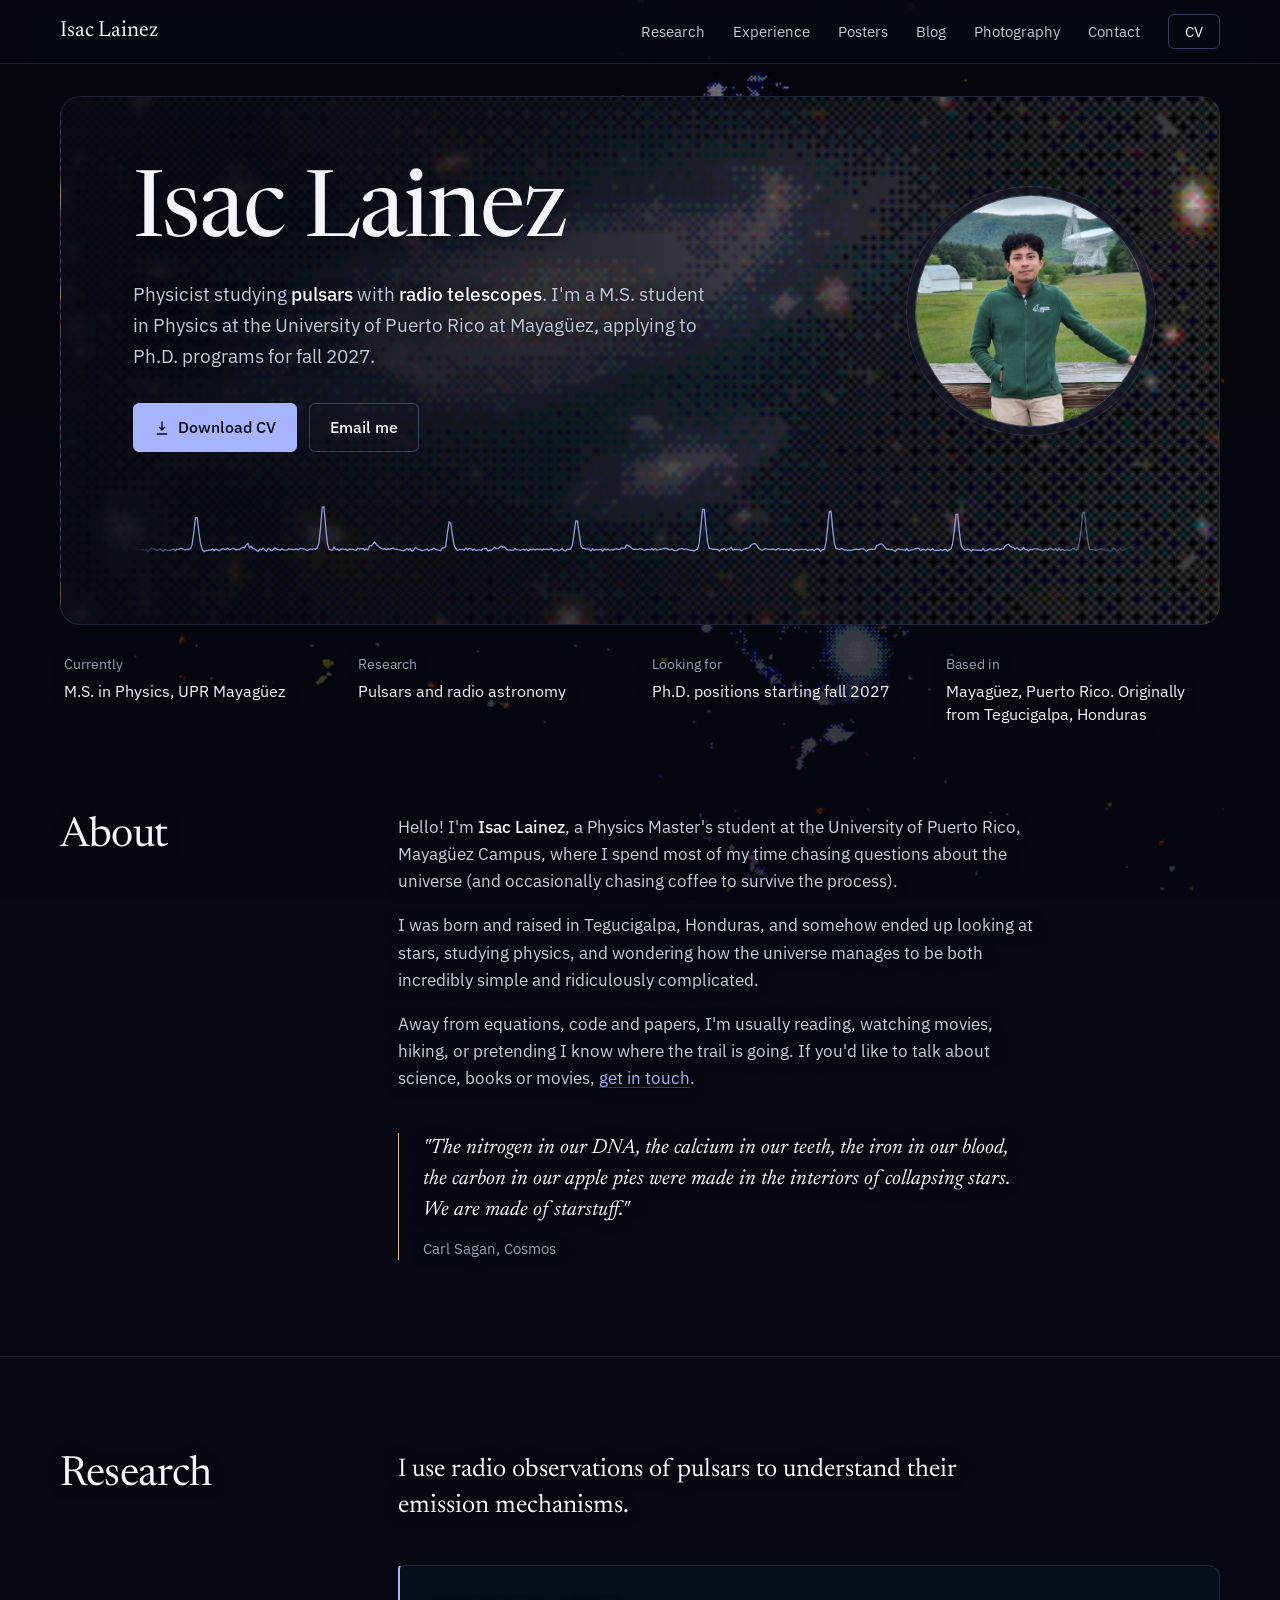
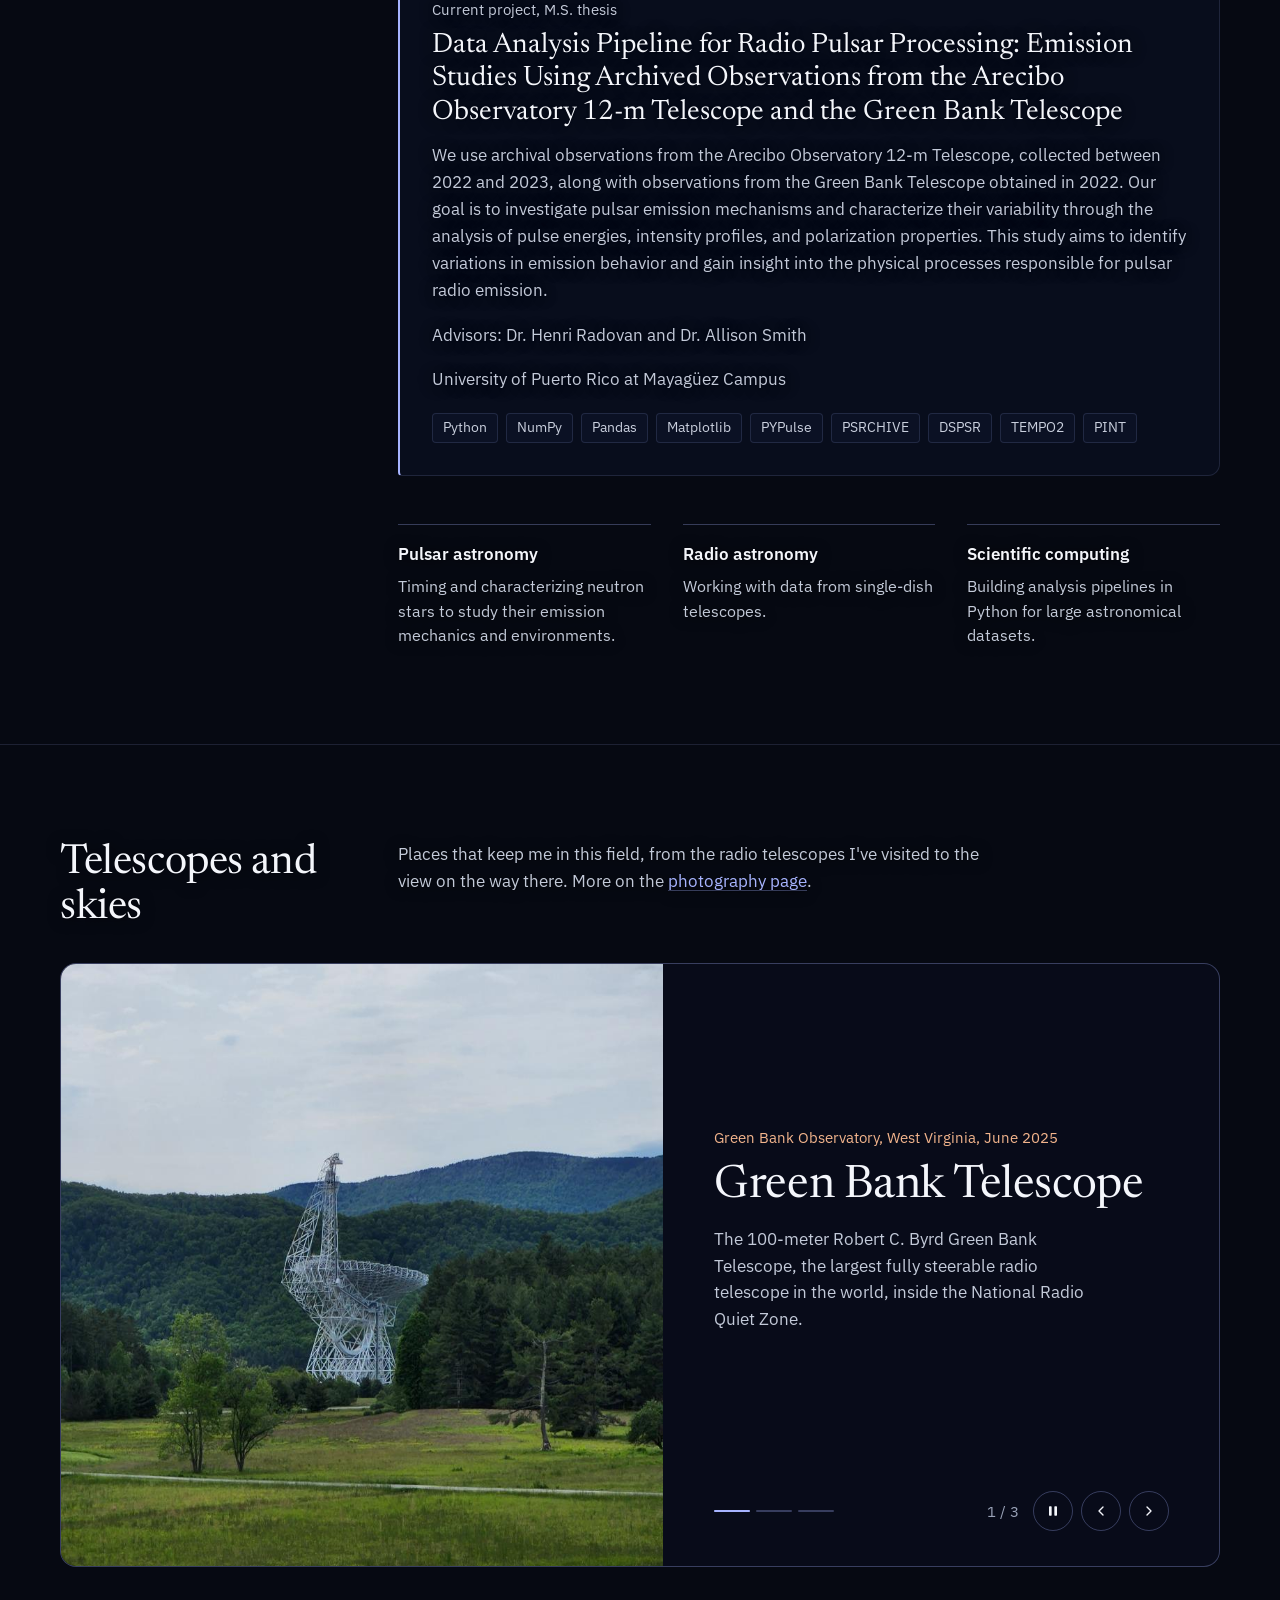
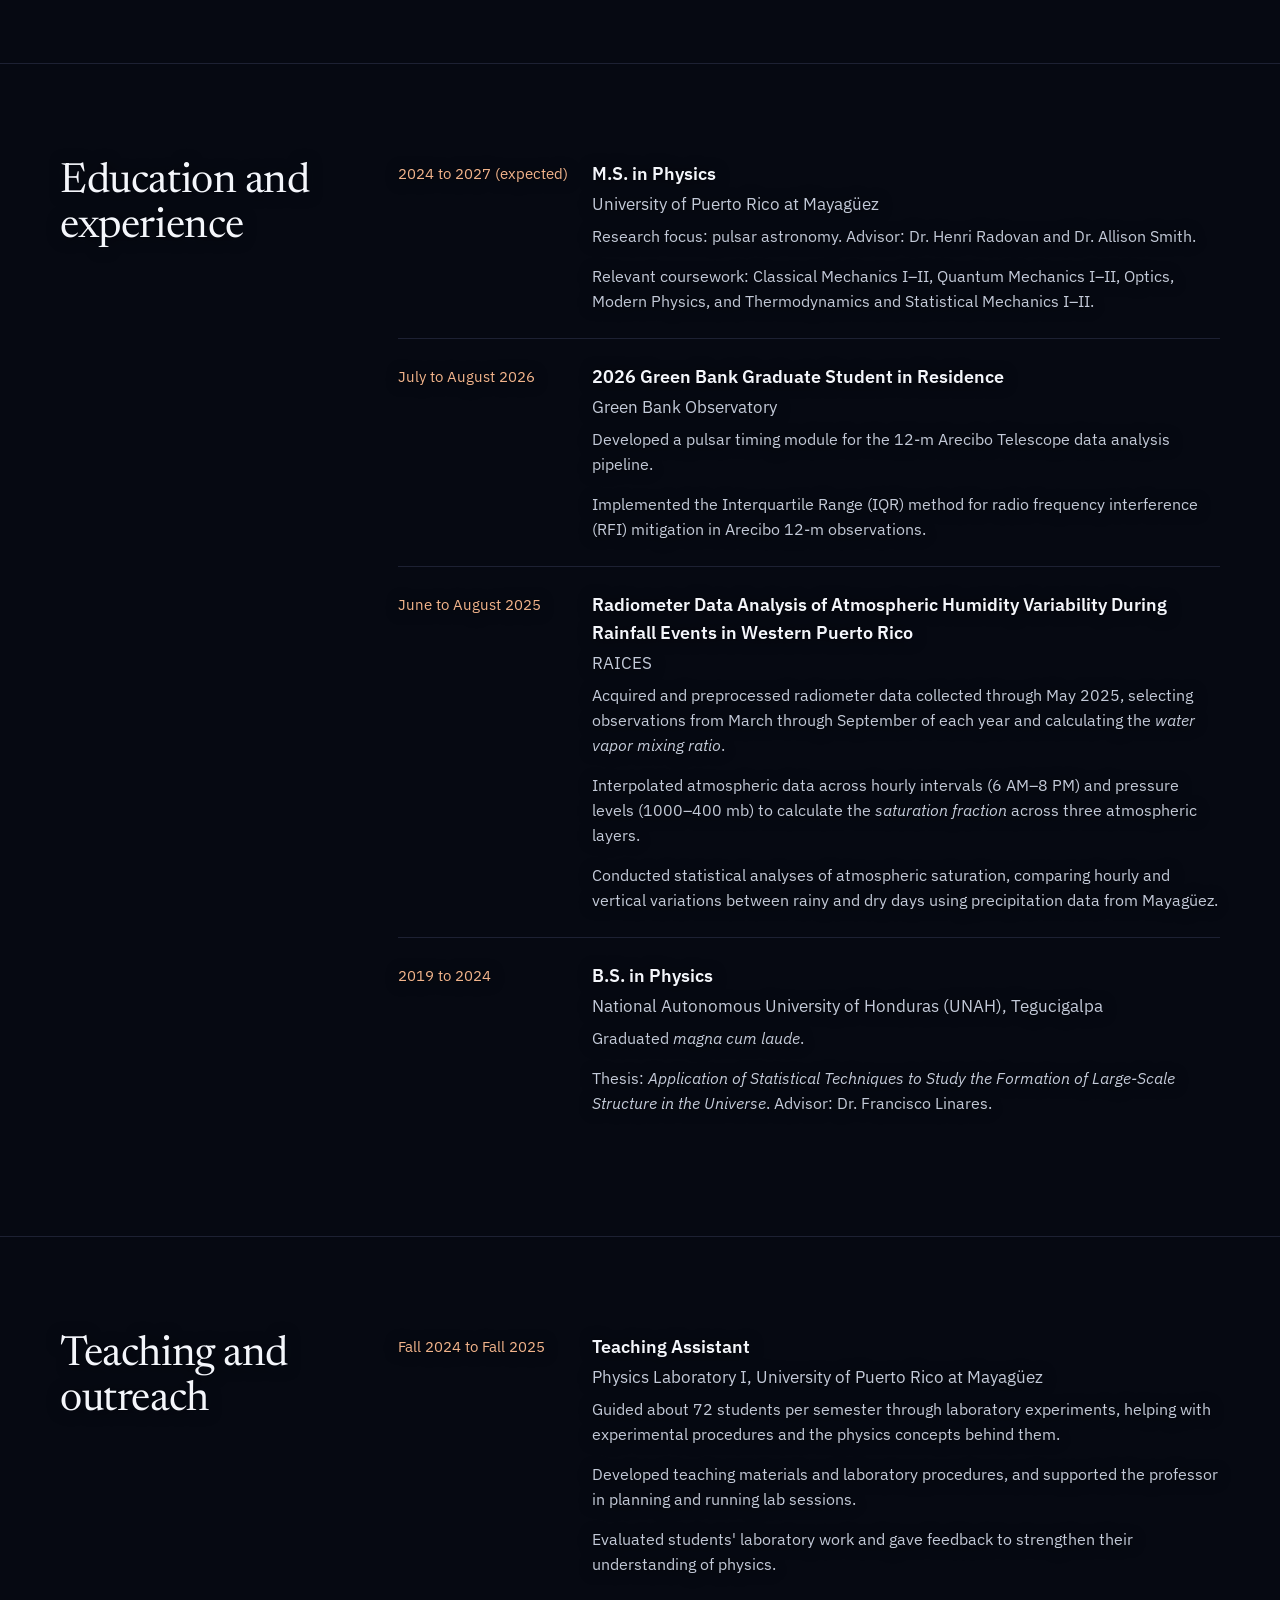
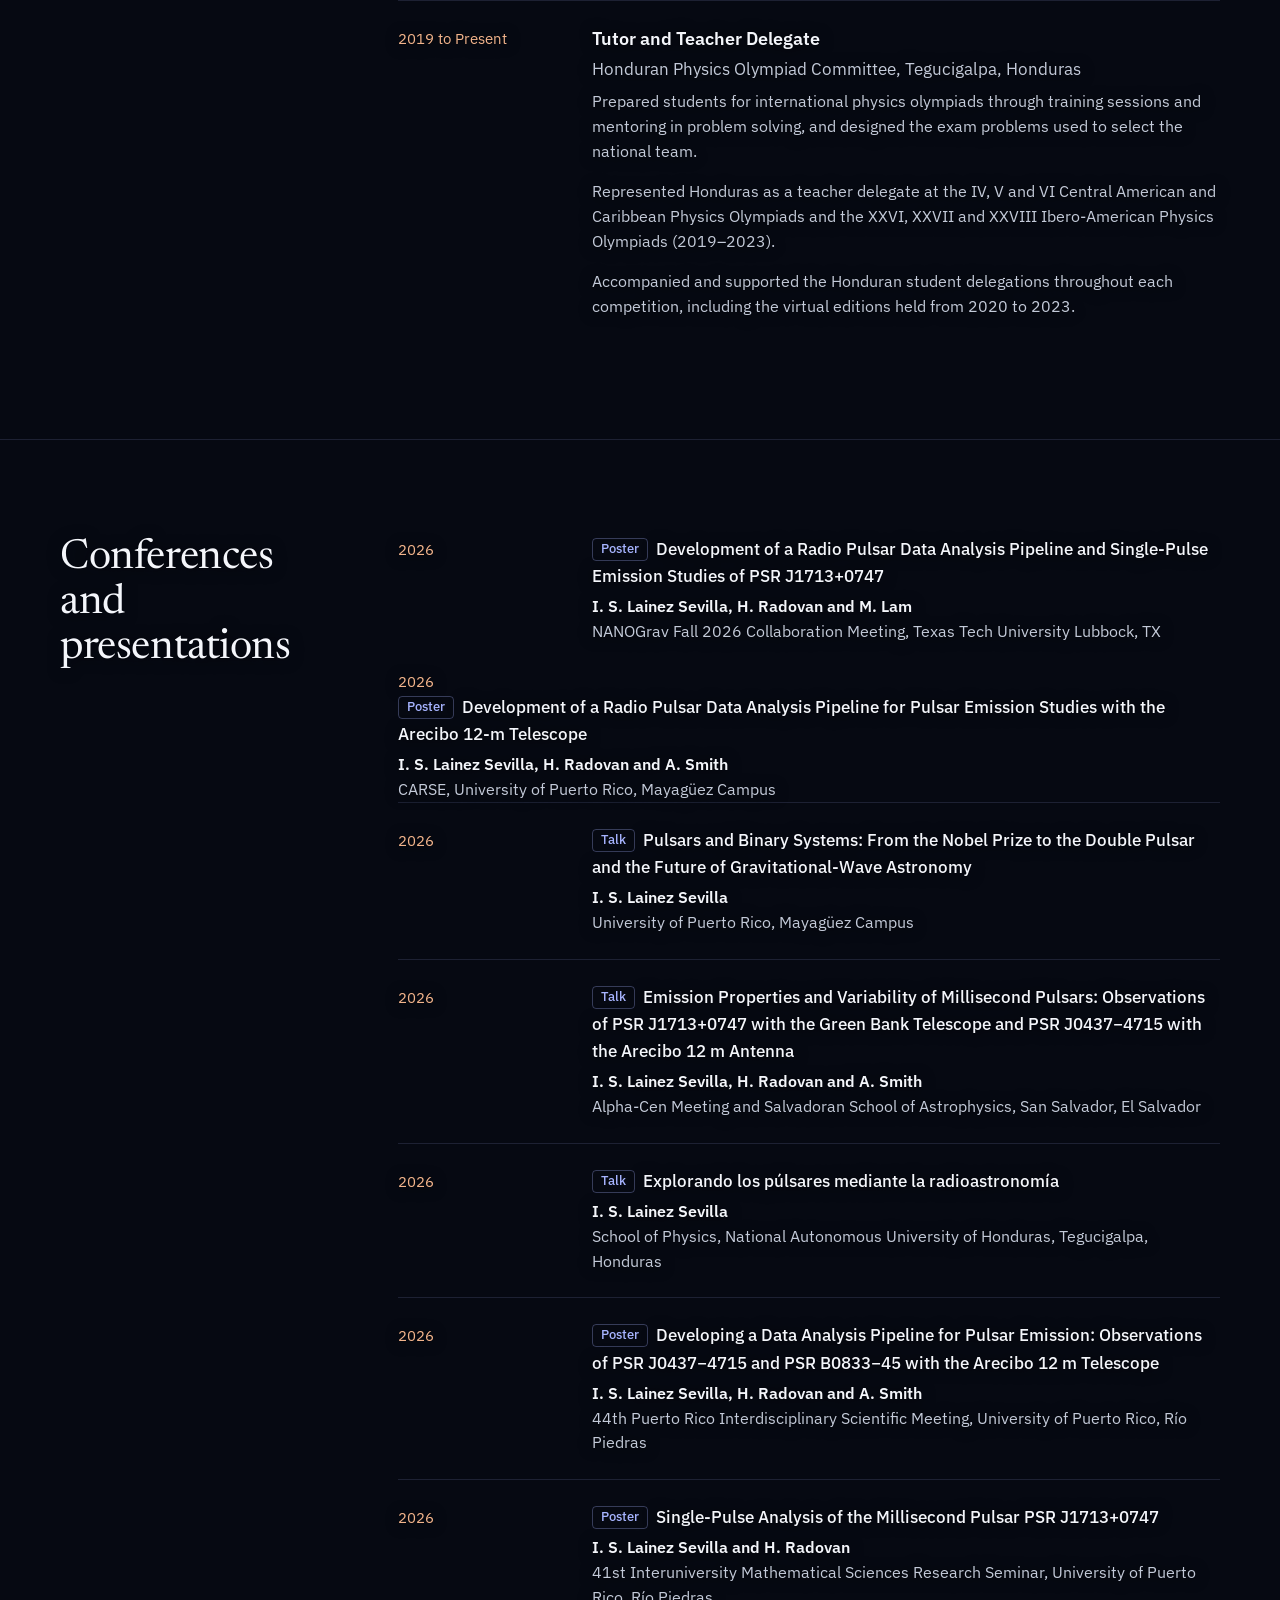
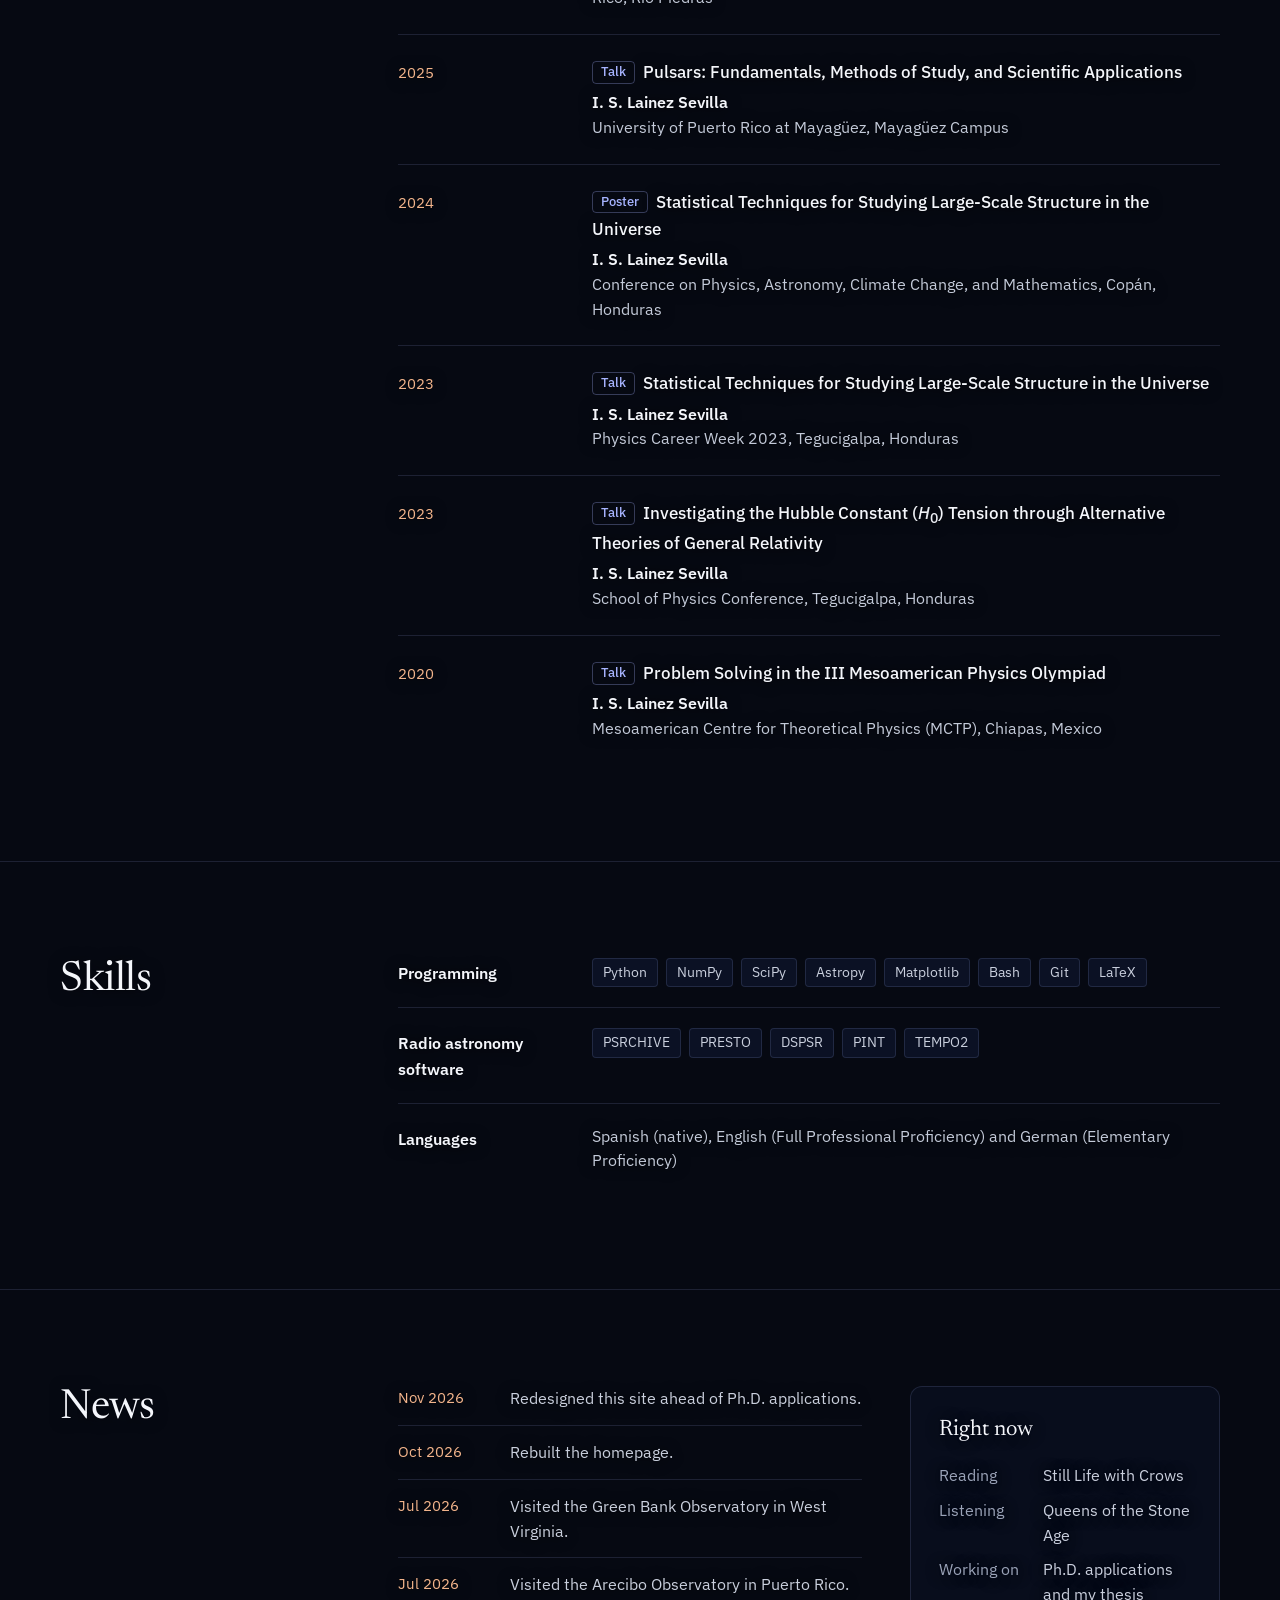
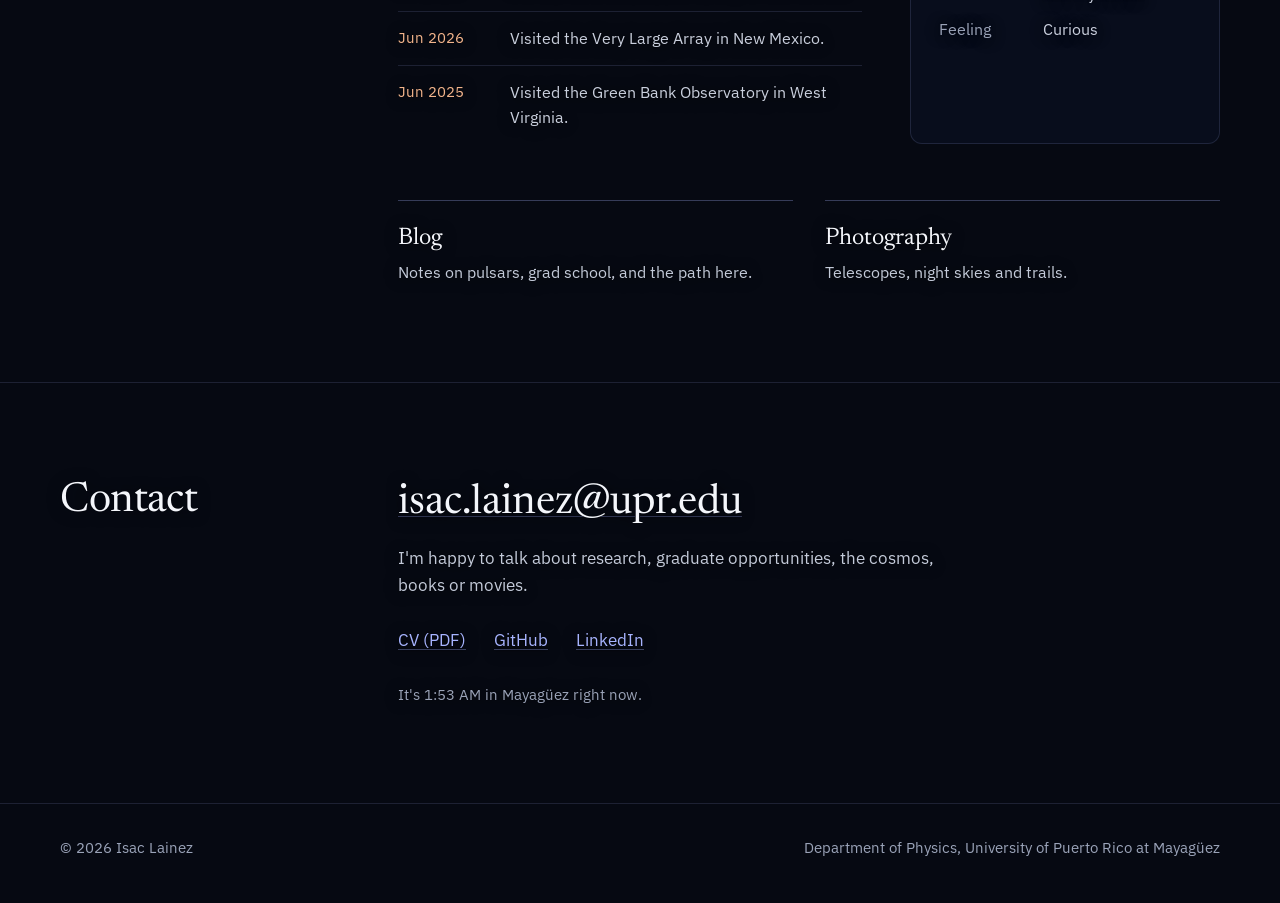
==== commit 9bcc3f7c: "Fix HTML structure by closing list item tag" ====
--- a/index.html
+++ b/index.html
@@ -376,6 +376,7 @@
               <div class="pub-meta"><b>I. S. Lainez Sevilla, H. Radovan and M. Lam </b></div>
               <div class="pub-meta">NANOGrav Fall 2026 Collaboration Meeting, Texas Tech University Lubbock, TX</div>
             </div>
+           </li>
             <div class="when">2026</div>
             <div>
               <span class="pub-title"><span class="pub-kind" data-i18n="pubs.poster">Poster</span>Development of a Radio Pulsar Data Analysis Pipeline for Pulsar Emission Studies with the Arecibo 12-m Telescope</span>
--- a/style.css
+++ b/style.css
@@ -711,19 +711,20 @@
 
 /* ---------- PDF viewer ---------- */
 .poster-viewer {
-  aspect-ratio: 9 / 16;
+  aspect-ratio: 3 / 4;
   width: 100%;
-  max-width: 300px;
-  margin: auto auto 0;          /* pinned to the bottom, centered */
+  max-width: 340px;
+  margin: auto auto 0;          /* pegado abajo y centrado */
   overflow: hidden;
   border: 1px solid var(--rule-strong);
   border-radius: 10px;
   background: rgba(9, 13, 27, .9);
+  box-shadow: 0 10px 30px rgba(0, 0, 0, .35);
   text-shadow: none;
 }
 .poster-viewer.landscape {
-  aspect-ratio: 16 / 9;
-  max-width: 440px;
+  aspect-ratio: 4 / 3;
+  max-width: 480px;
 }
 /* A landscape poster in a full-width card can be a bit larger */
 .poster-grid > .poster-card:last-child:nth-child(odd) .poster-viewer.landscape {
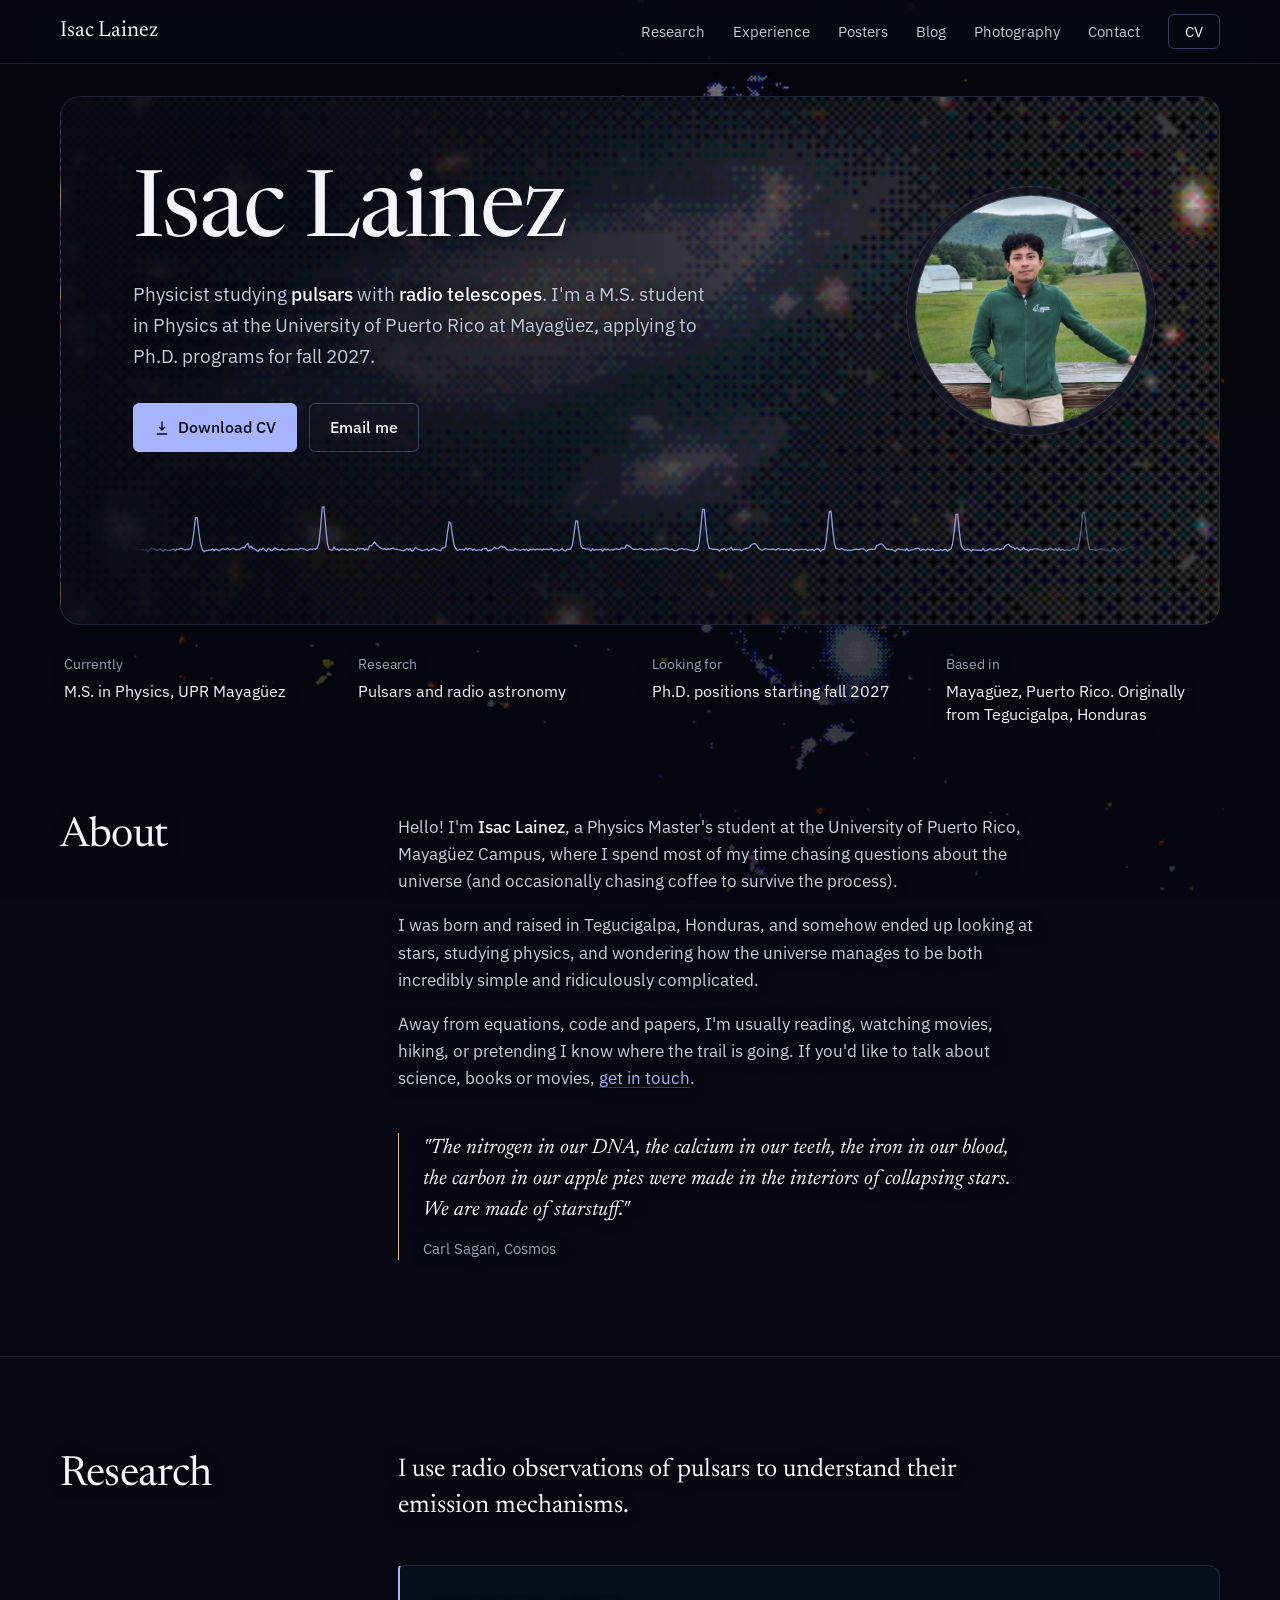
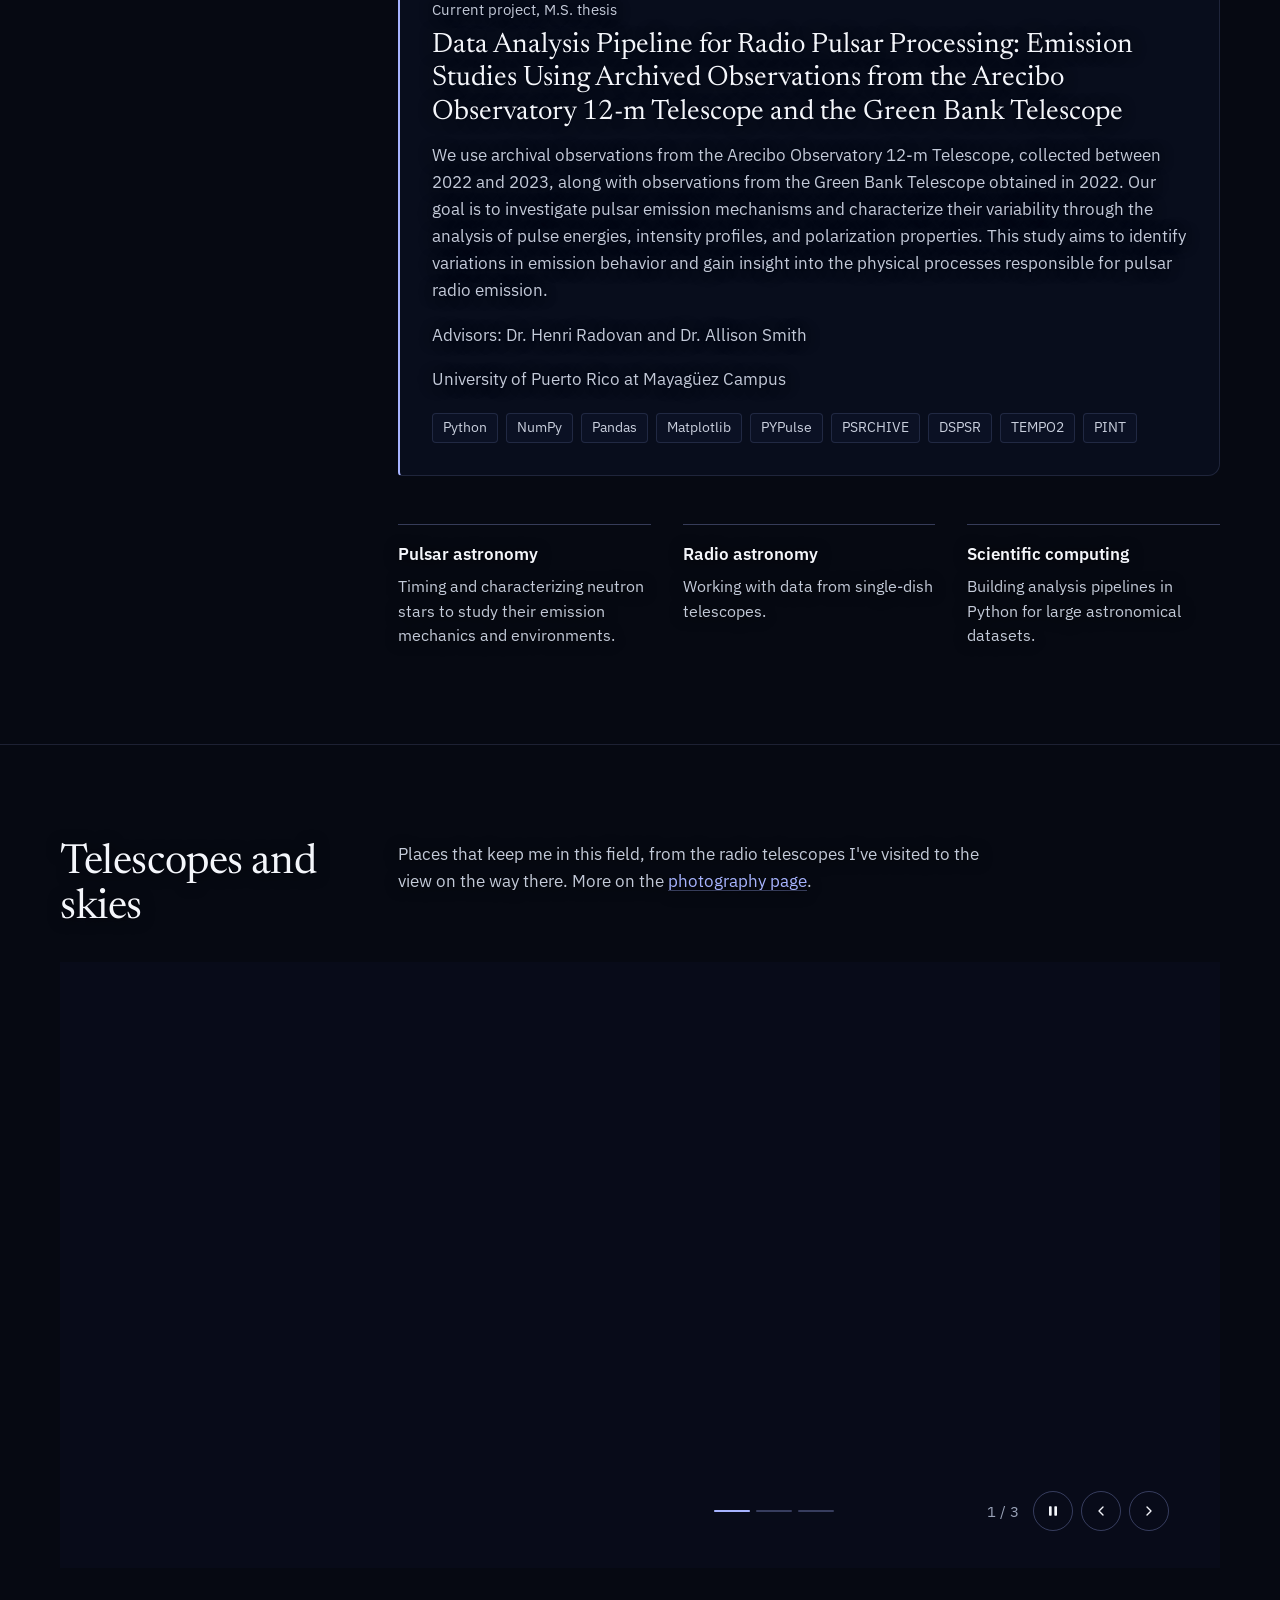
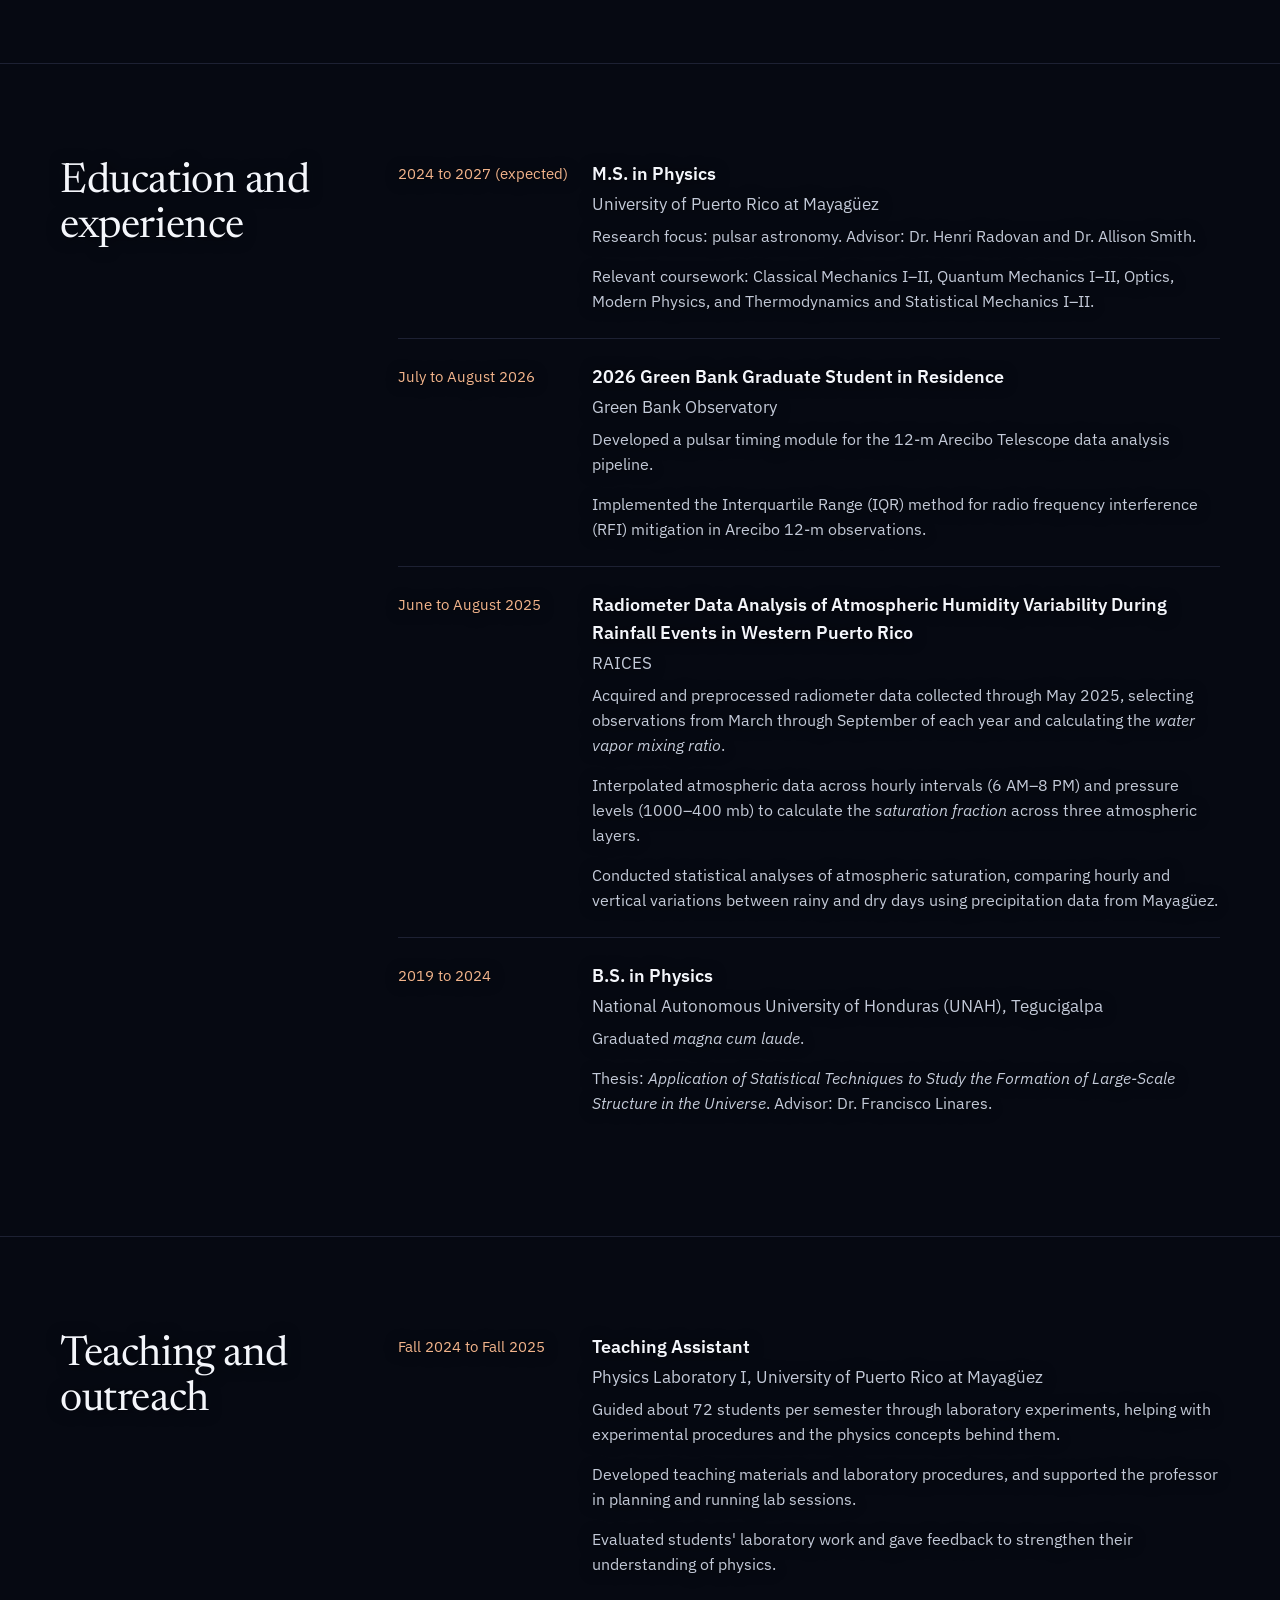
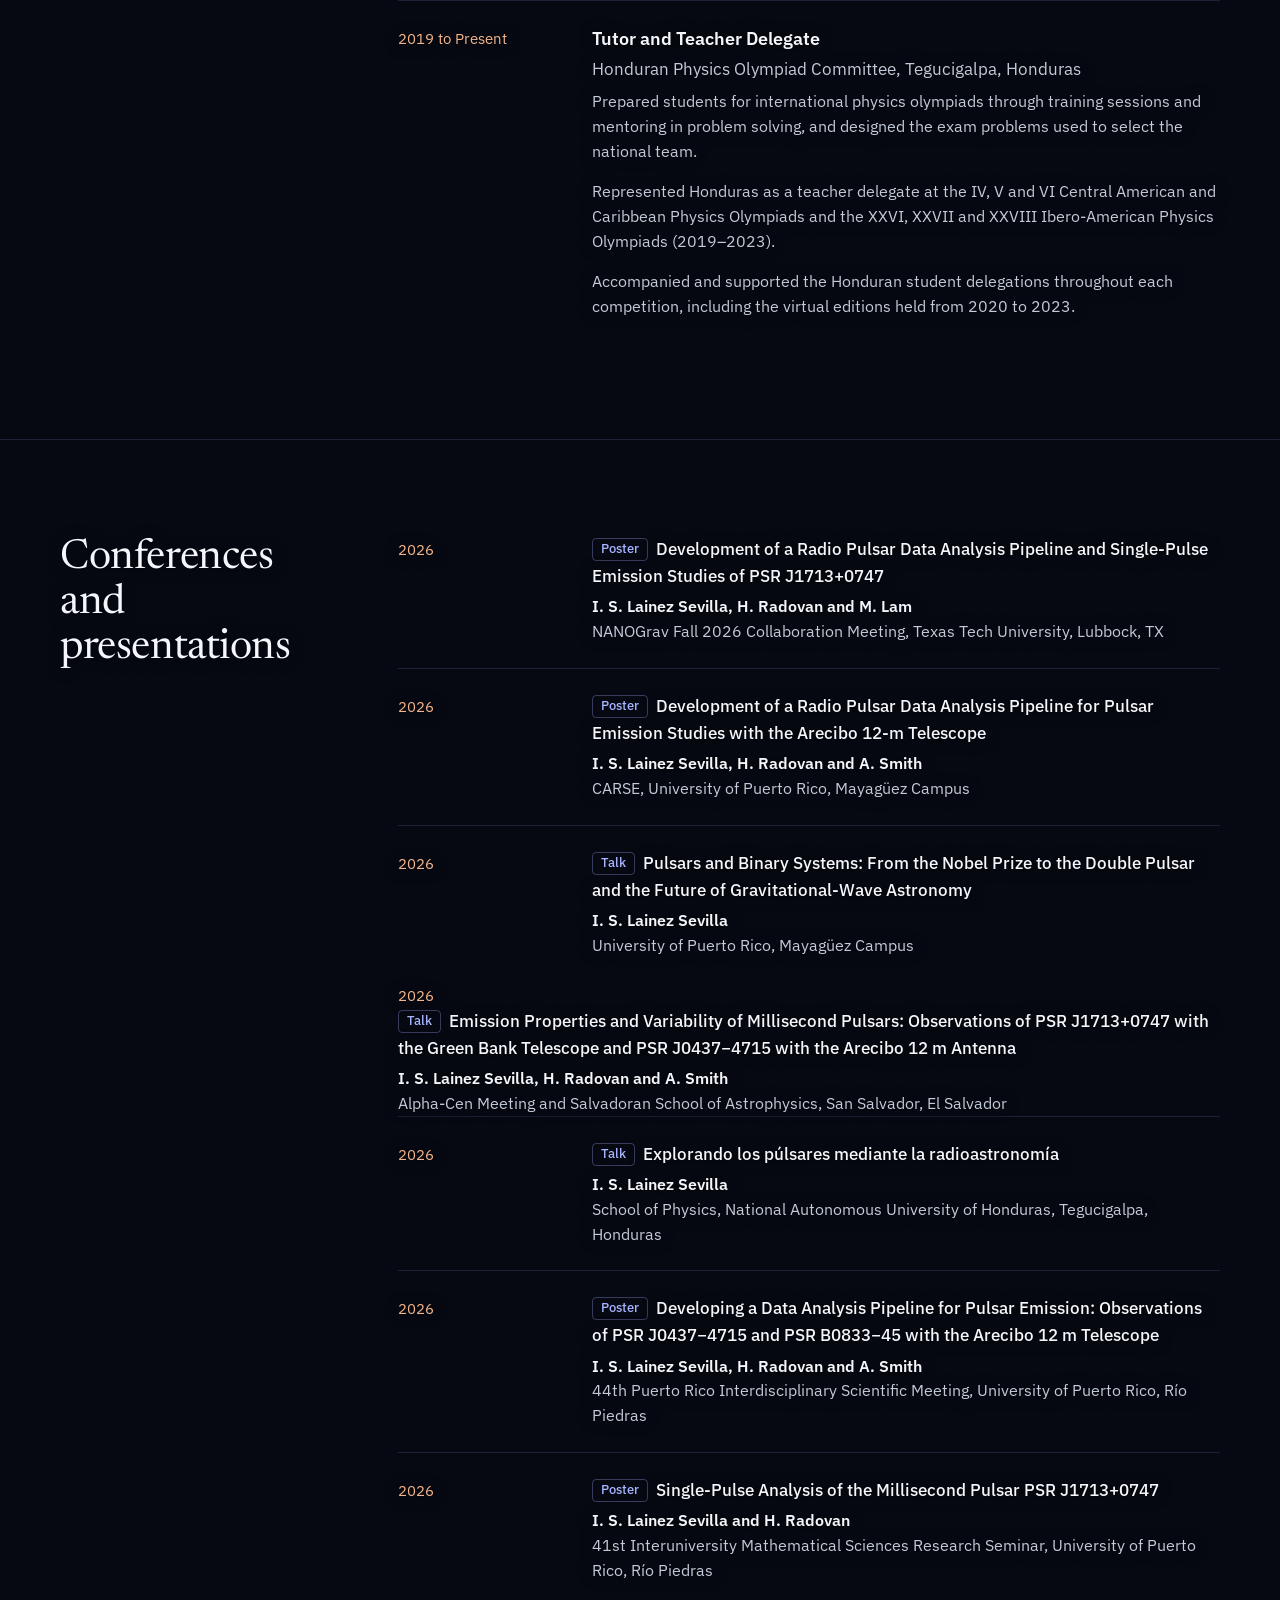
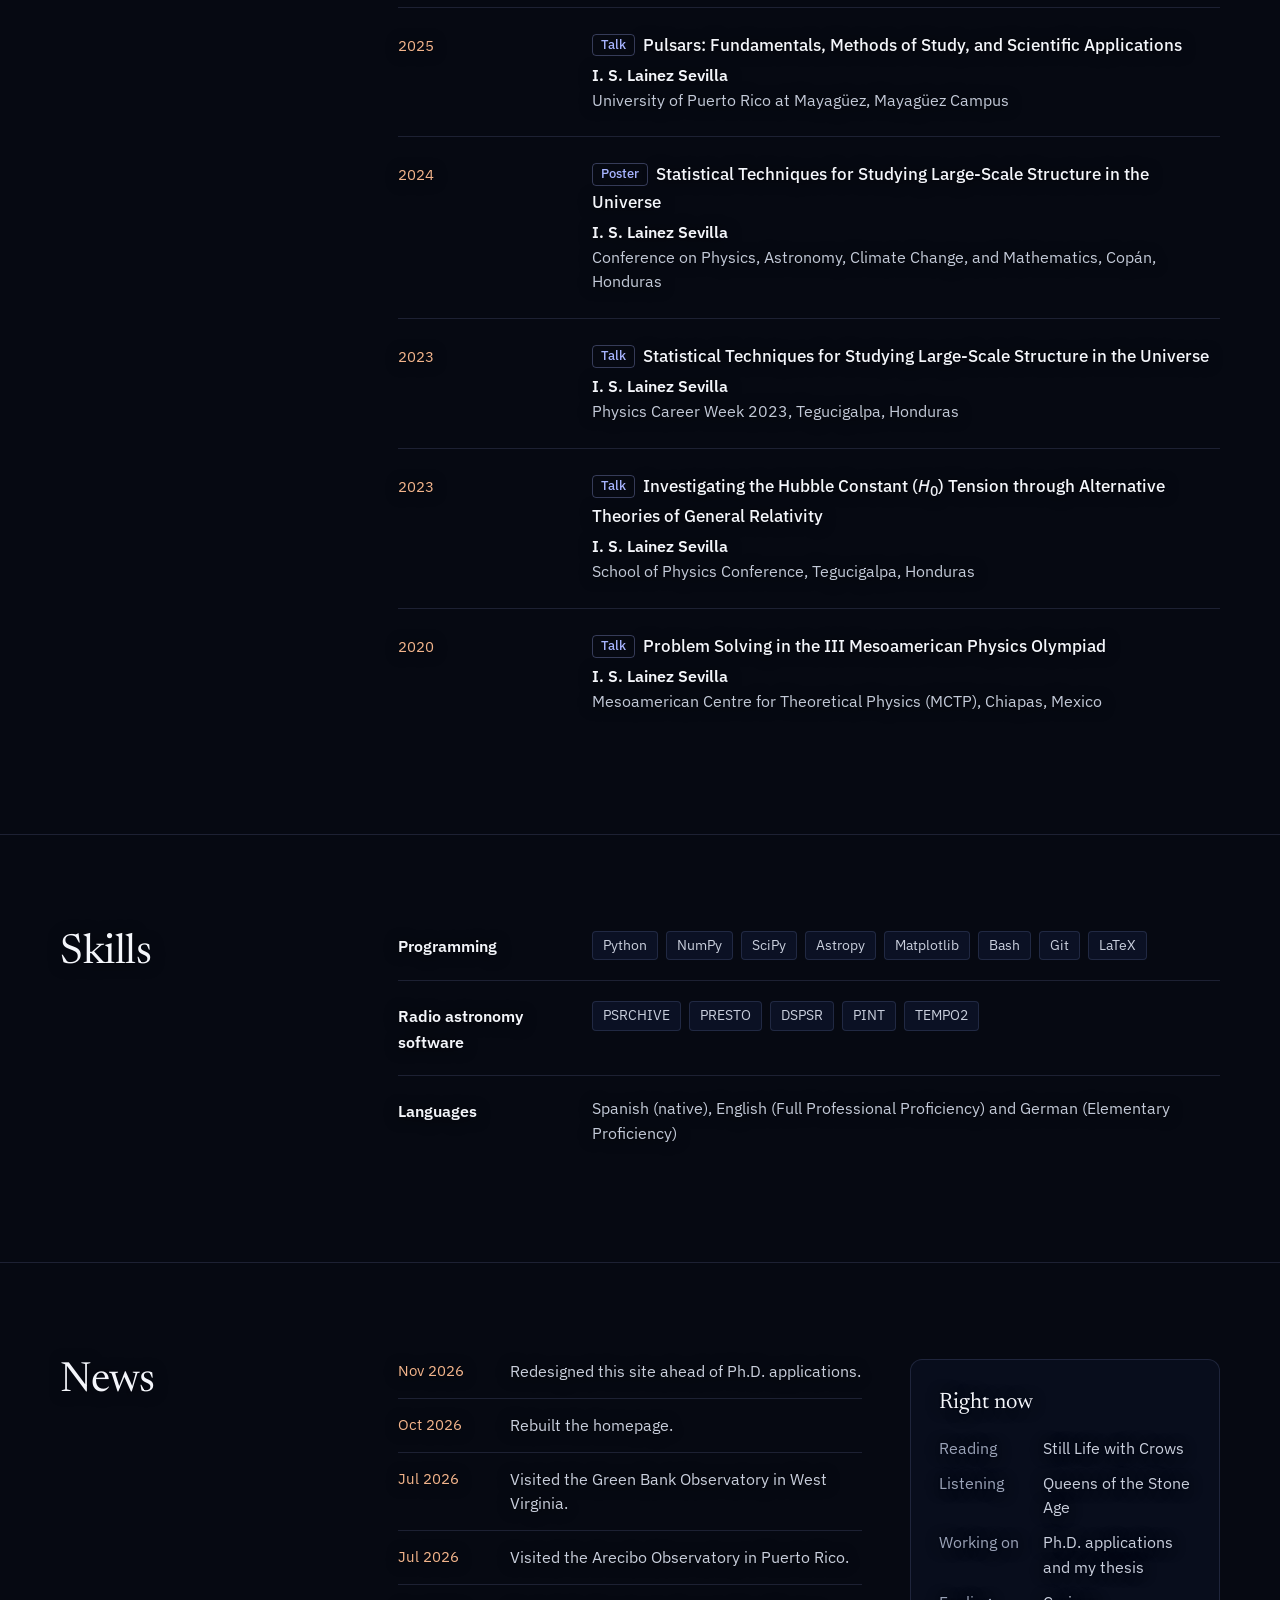
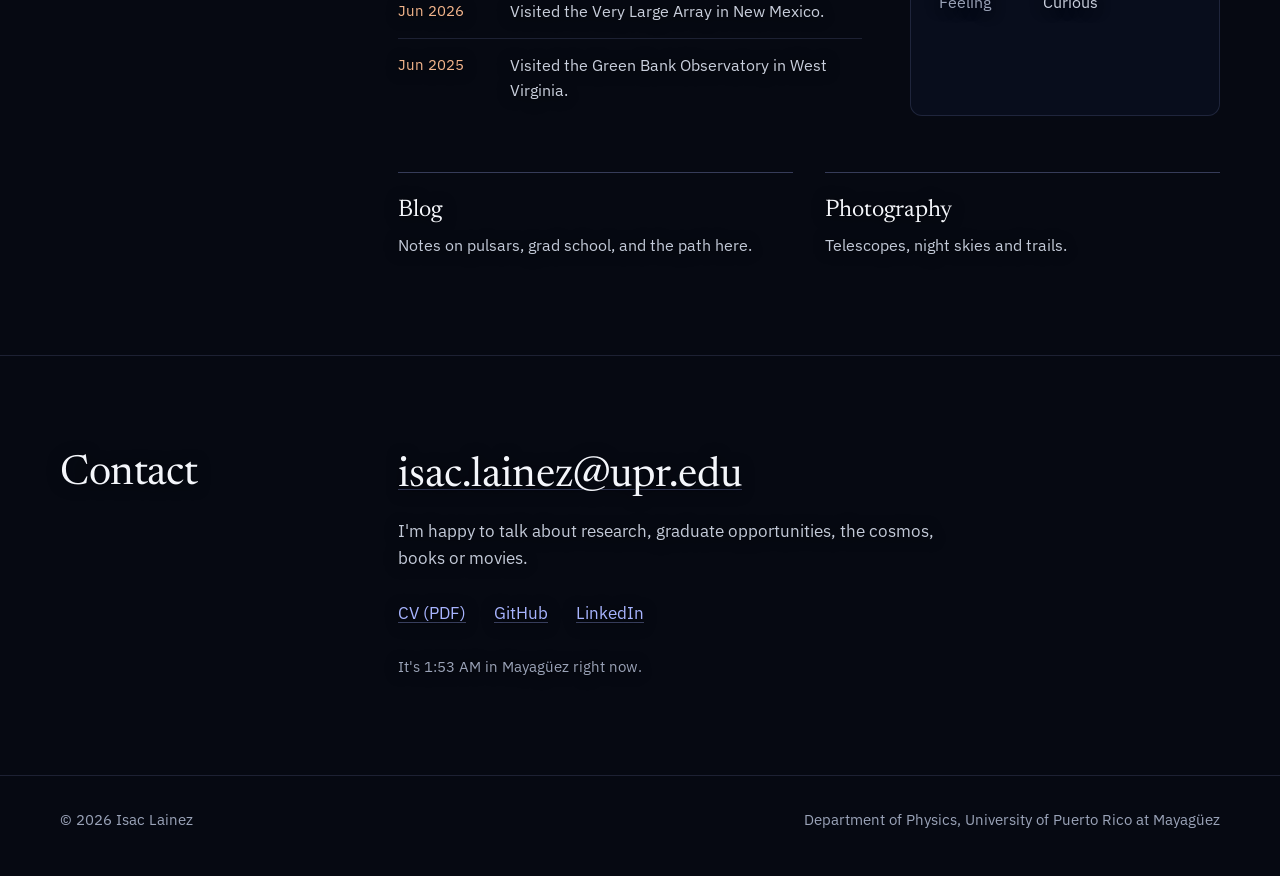
==== commit 60856aad: "Add conference presentations and talks for 2026" ====
--- a/index.html
+++ b/index.html
@@ -369,30 +369,31 @@
       <h2 class="section-title" data-i18n="pubs.title">Conferences and presentations</h2>
       <div>
         <ol class="pubs">
-          <li>
-          <div class="when">2026</div>
-            <div>
-              <span class="pub-title"><span class="pub-kind" data-i18n="pubs.poster">Poster</span>Development of a Radio Pulsar Data Analysis Pipeline and Single-Pulse Emission Studies of PSR J1713+0747</span>
-              <div class="pub-meta"><b>I. S. Lainez Sevilla, H. Radovan and M. Lam </b></div>
-              <div class="pub-meta">NANOGrav Fall 2026 Collaboration Meeting, Texas Tech University Lubbock, TX</div>
-            </div>
-           </li>
-            <div class="when">2026</div>
-            <div>
-              <span class="pub-title"><span class="pub-kind" data-i18n="pubs.poster">Poster</span>Development of a Radio Pulsar Data Analysis Pipeline for Pulsar Emission Studies with the Arecibo 12-m Telescope</span>
-              <div class="pub-meta"><b>I. S. Lainez Sevilla, H. Radovan and A. Smith </b></div>
-              <div class="pub-meta">CARSE, University of Puerto Rico, Mayagüez Campus</div>
-            </div>
-          </li>
-          <li>
-            <div class="when">2026</div>
-            <div>
-              <span class="pub-title"><span class="pub-kind" data-i18n="pubs.talk">Talk</span>Pulsars and Binary Systems: From the Nobel Prize to the Double Pulsar and the Future of Gravitational-Wave Astronomy</span>
-              <div class="pub-meta"><b>I. S. Lainez Sevilla</b> </div>
-              <div class="pub-meta"> University of Puerto Rico, Mayagüez Campus</div>
-            </div>
-          </li>
-          <li>
+               
+        <li>
+  <div class="when">2026</div>
+  <div>
+    <span class="pub-title"><span class="pub-kind" data-i18n="pubs.poster">Poster</span>Development of a Radio Pulsar Data Analysis Pipeline and Single-Pulse Emission Studies of PSR J1713+0747</span>
+    <div class="pub-meta"><b>I. S. Lainez Sevilla, H. Radovan and M. Lam</b></div>
+    <div class="pub-meta">NANOGrav Fall 2026 Collaboration Meeting, Texas Tech University, Lubbock, TX</div>
+  </div>
+</li>
+<li>
+  <div class="when">2026</div>
+  <div>
+    <span class="pub-title"><span class="pub-kind" data-i18n="pubs.poster">Poster</span>Development of a Radio Pulsar Data Analysis Pipeline for Pulsar Emission Studies with the Arecibo 12-m Telescope</span>
+    <div class="pub-meta"><b>I. S. Lainez Sevilla, H. Radovan and A. Smith</b></div>
+    <div class="pub-meta">CARSE, University of Puerto Rico, Mayagüez Campus</div>
+  </div>
+</li>
+<li>
+  <div class="when">2026</div>
+  <div>
+    <span class="pub-title"><span class="pub-kind" data-i18n="pubs.talk">Talk</span>Pulsars and Binary Systems: From the Nobel Prize to the Double Pulsar and the Future of Gravitational-Wave Astronomy</span>
+    <div class="pub-meta"><b>I. S. Lainez Sevilla</b></div>
+    <div class="pub-meta">University of Puerto Rico, Mayagüez Campus</div>
+  </div>
+</li>
             <div class="when">2026</div>
             <div>
               <span class="pub-title"><span class="pub-kind" data-i18n="pubs.talk">Talk</span>Emission Properties and Variability of Millisecond Pulsars: Observations of PSR J1713+0747 with the Green Bank Telescope and PSR J0437−4715 with the Arecibo 12 m Antenna</span>
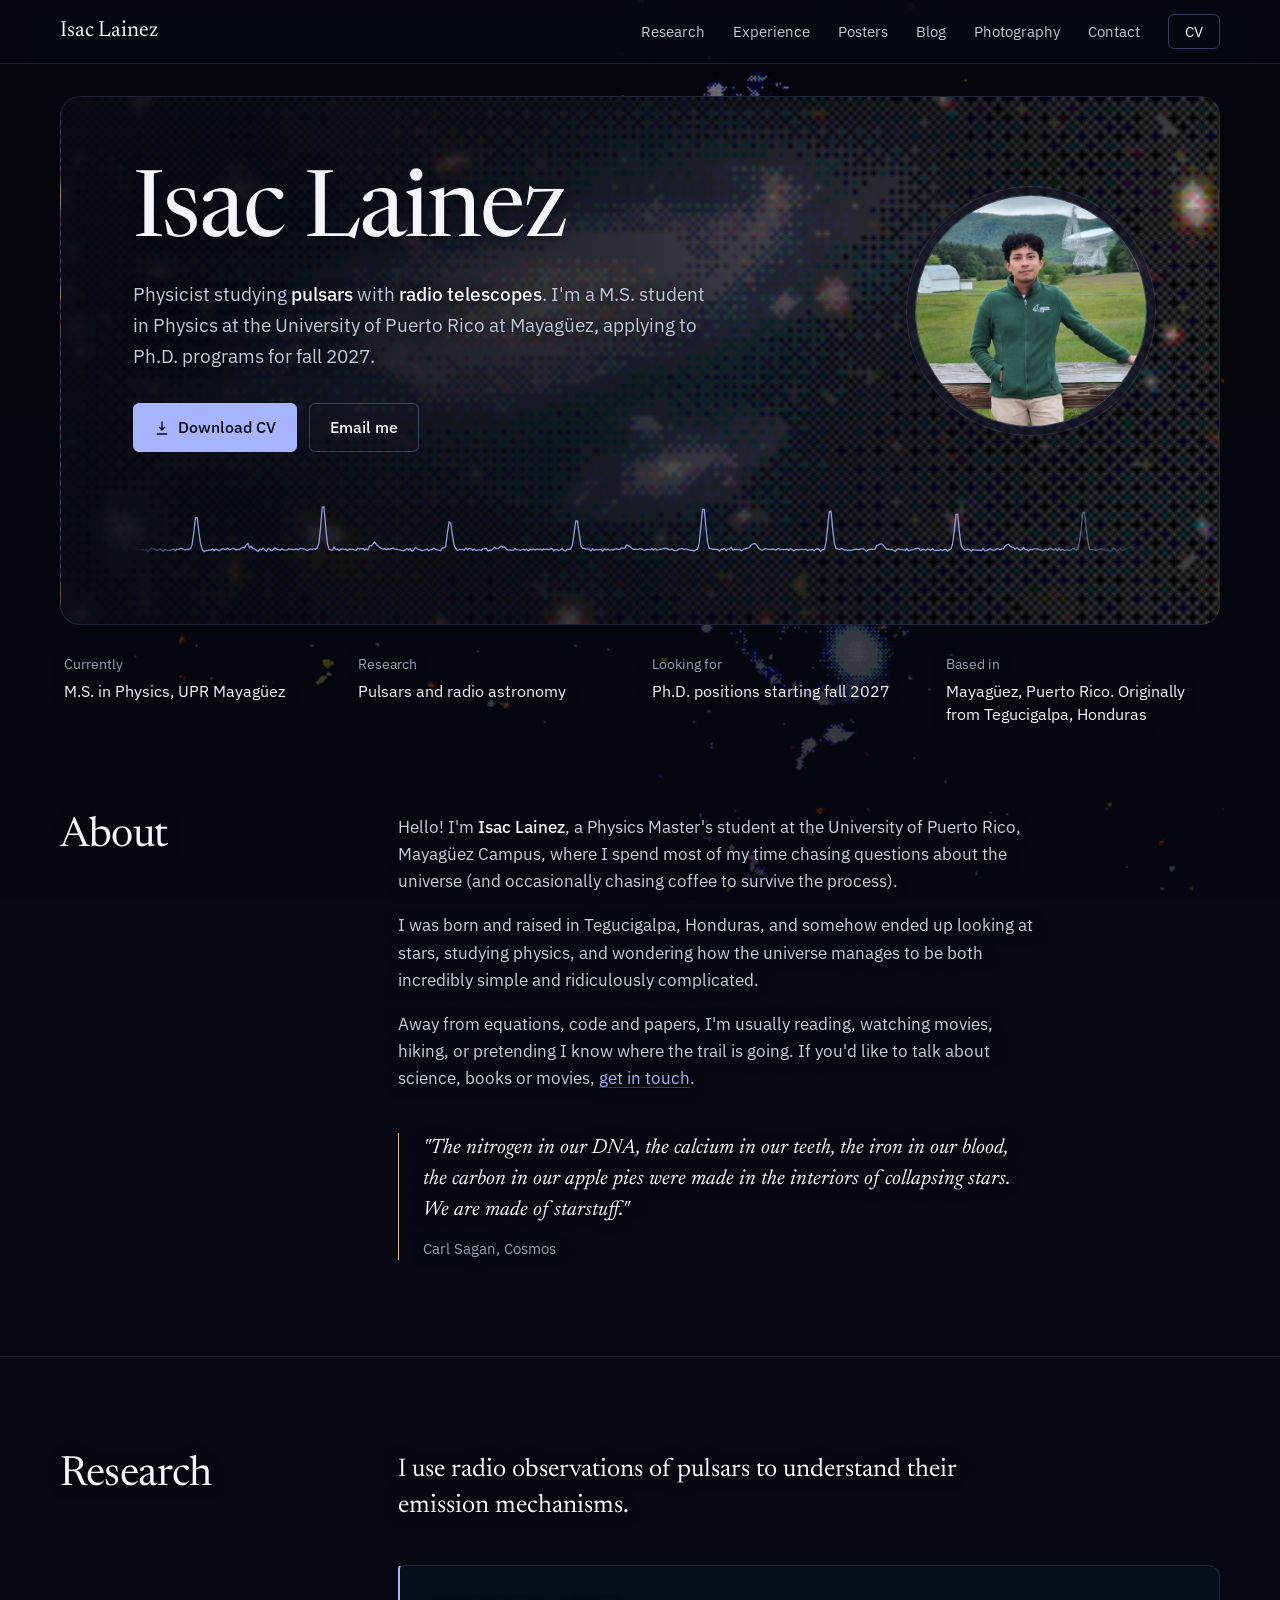
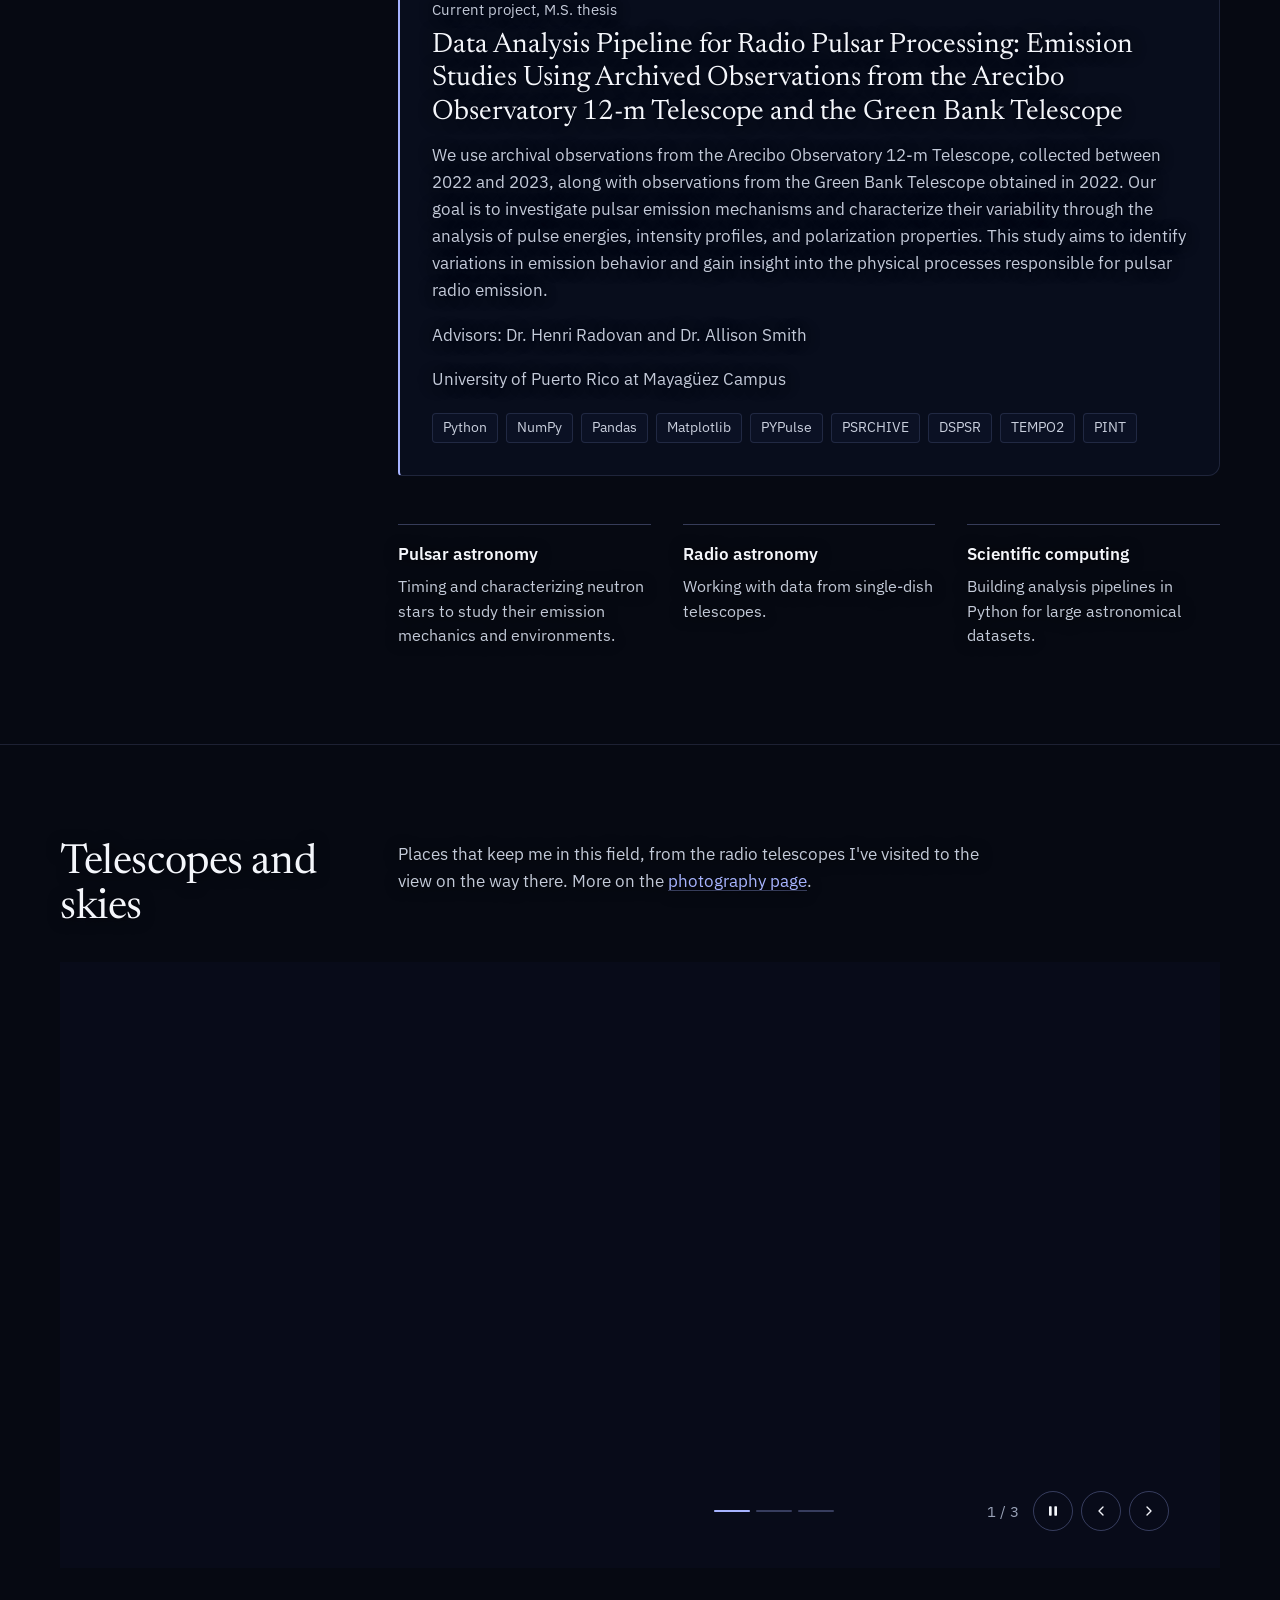
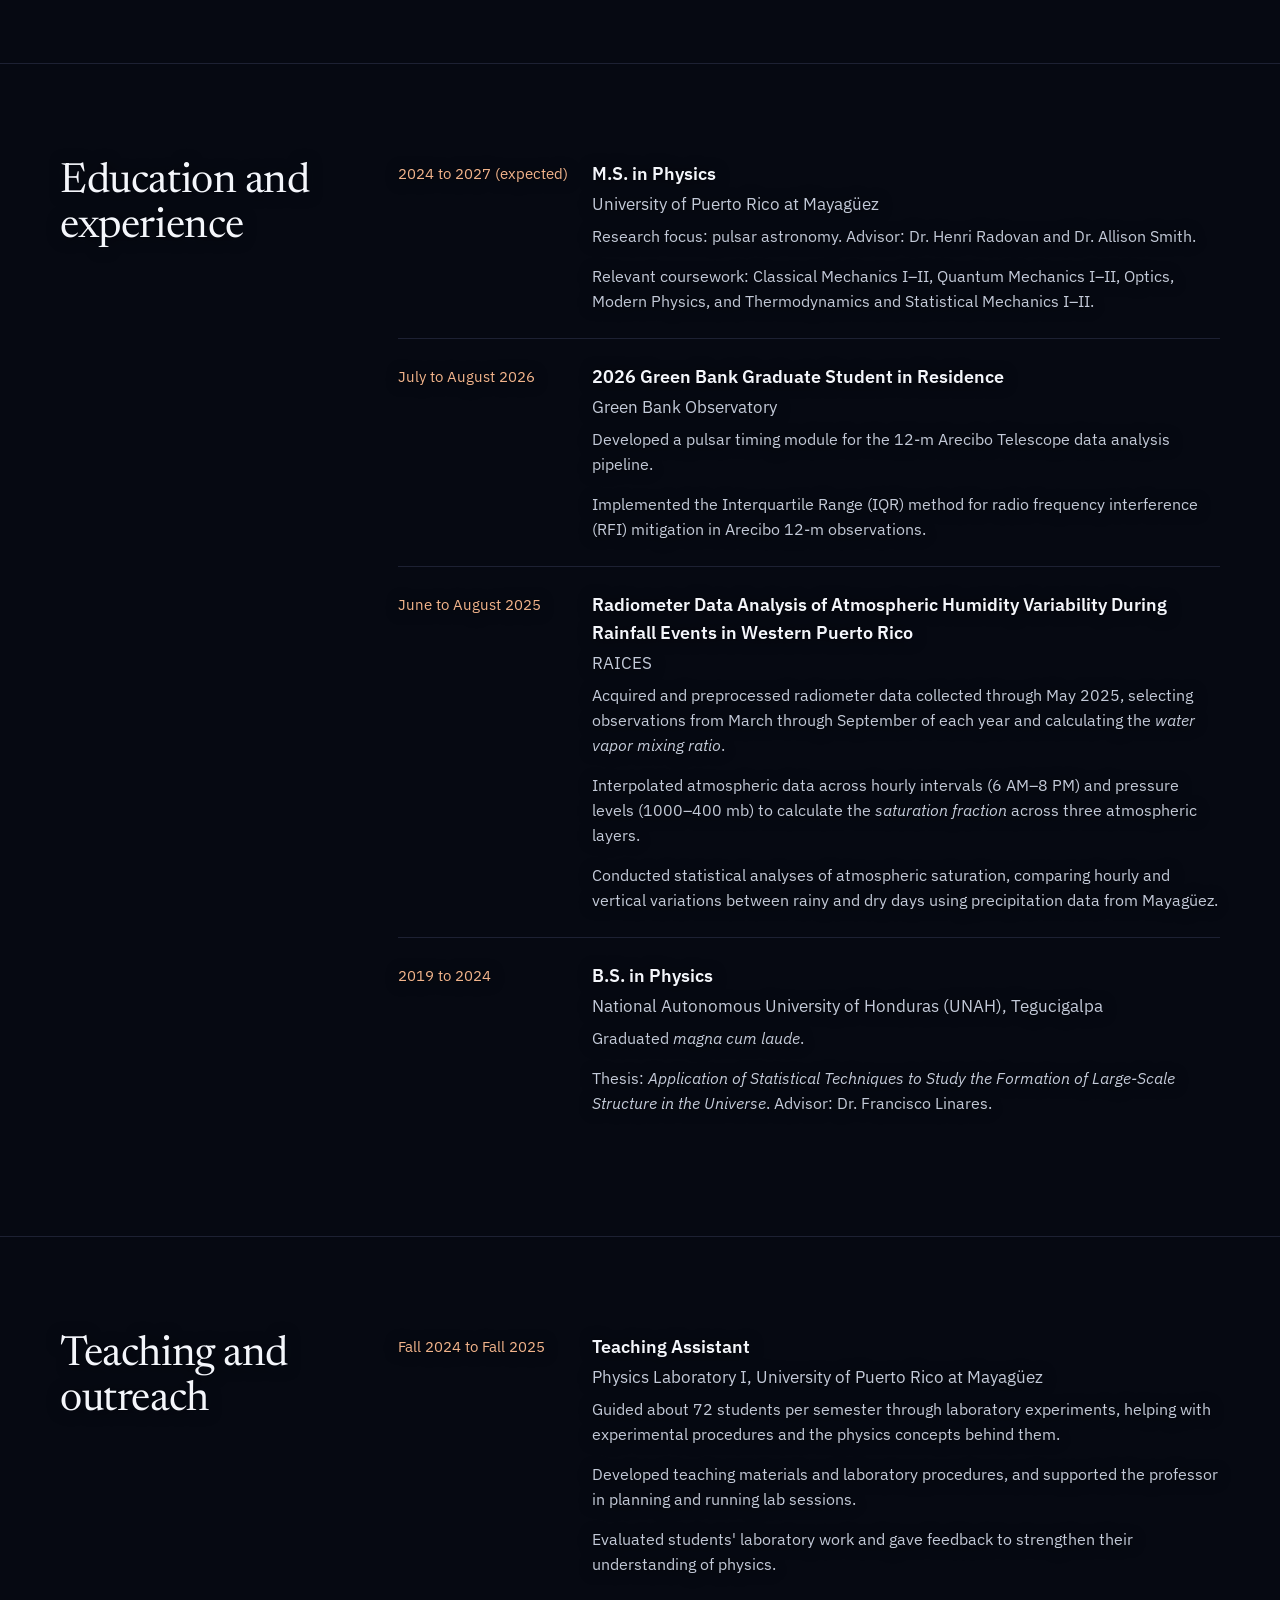
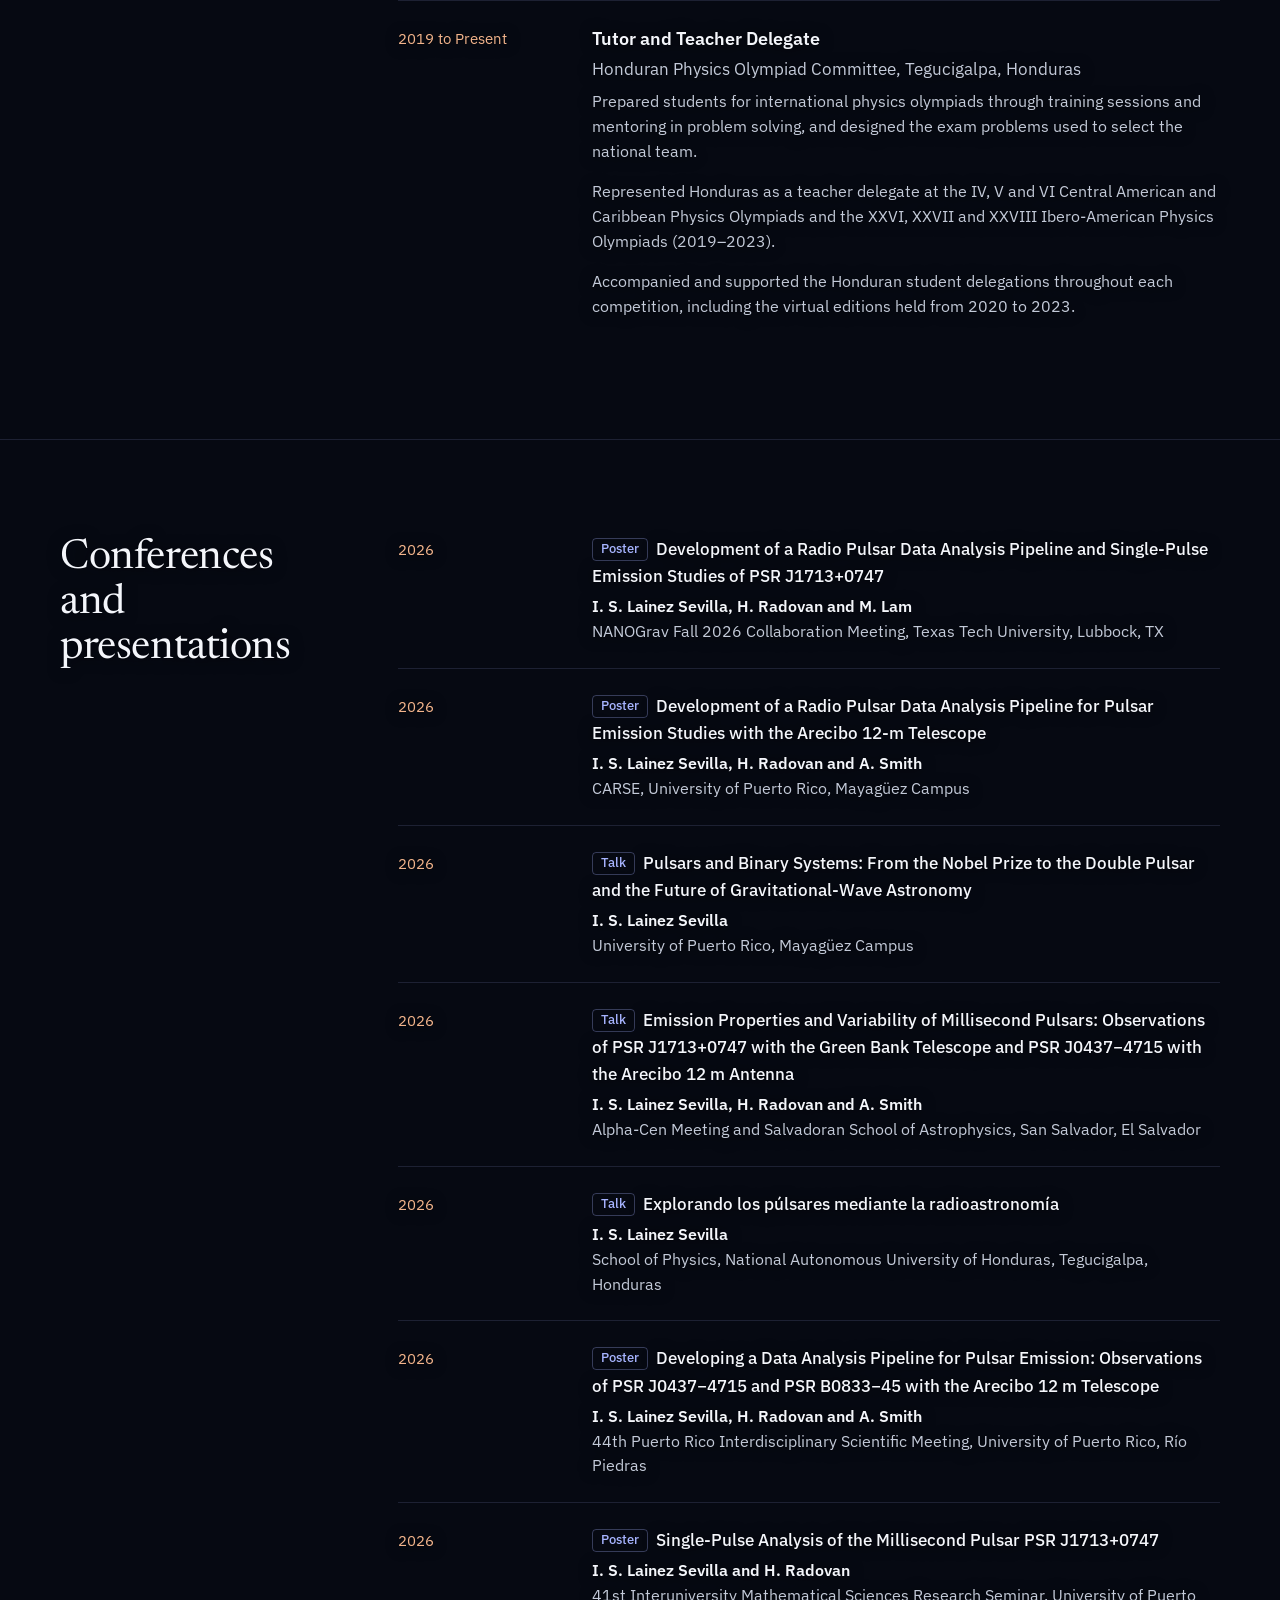
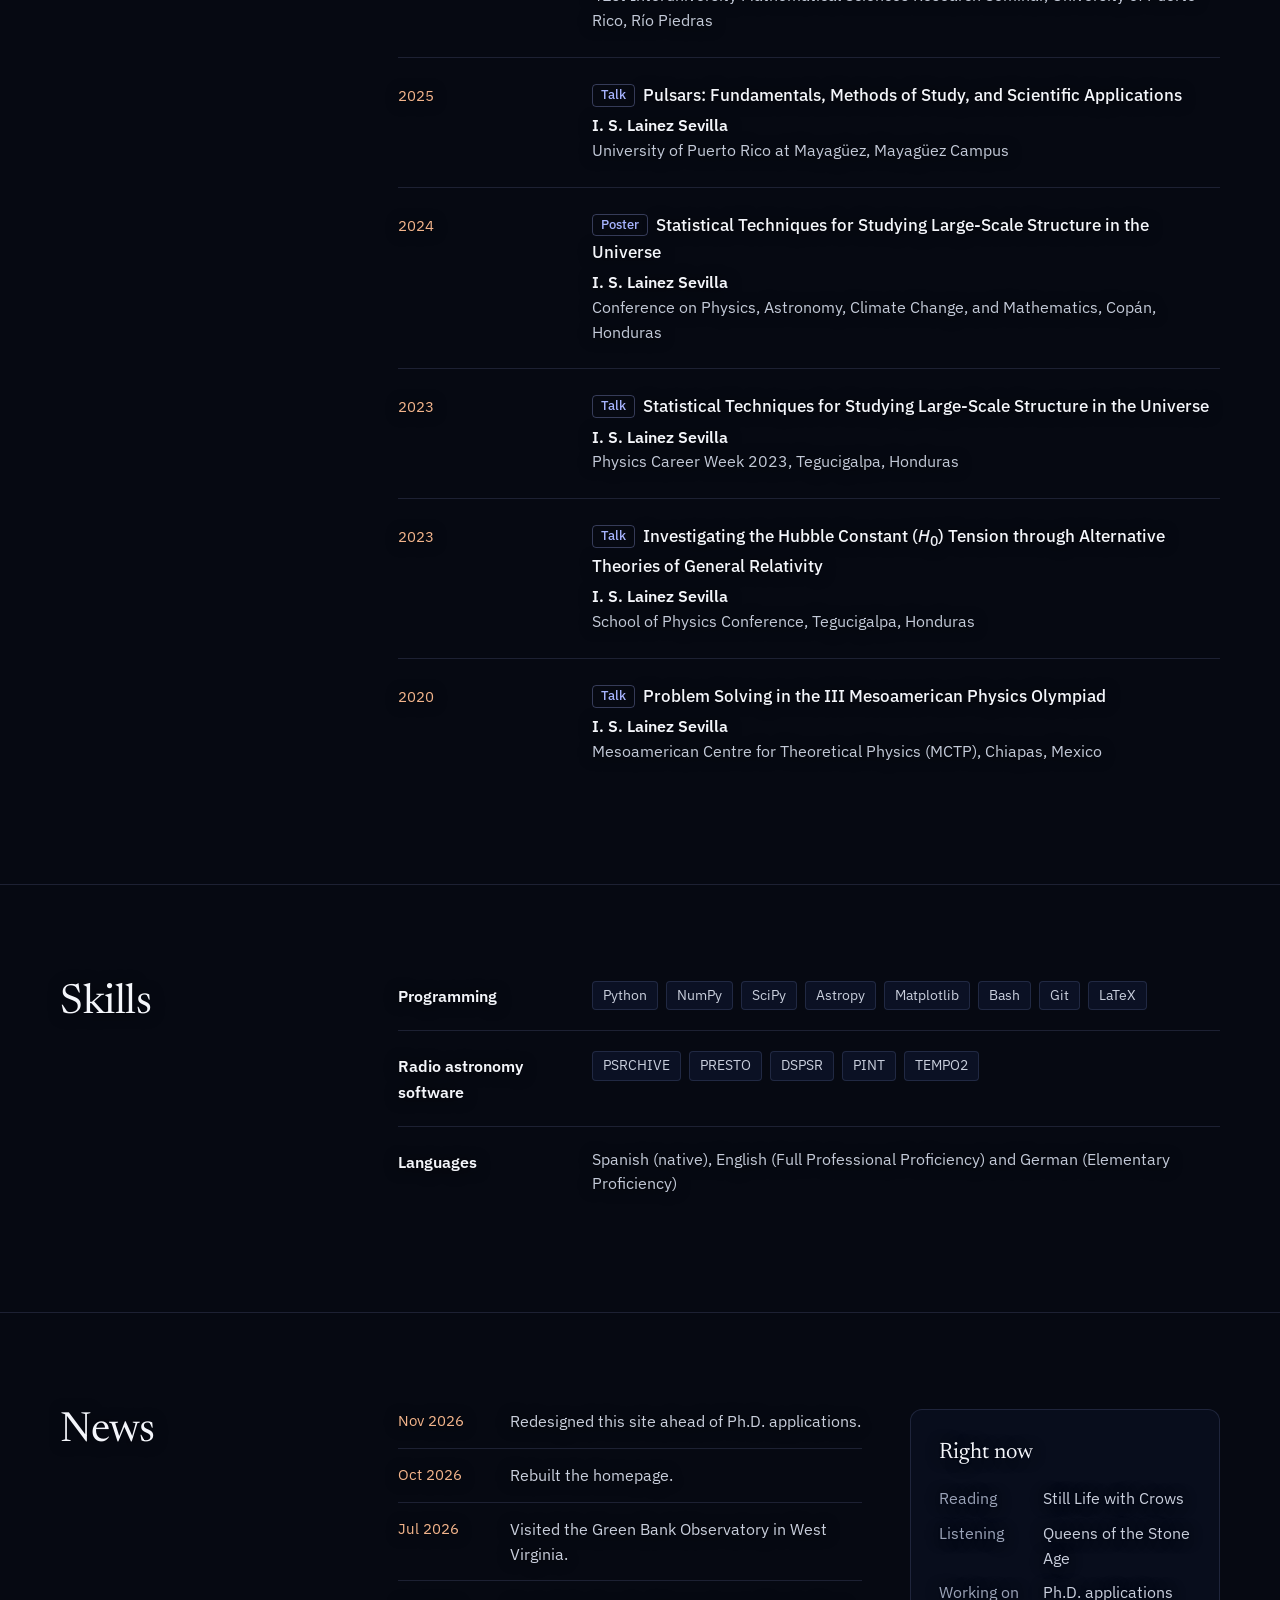
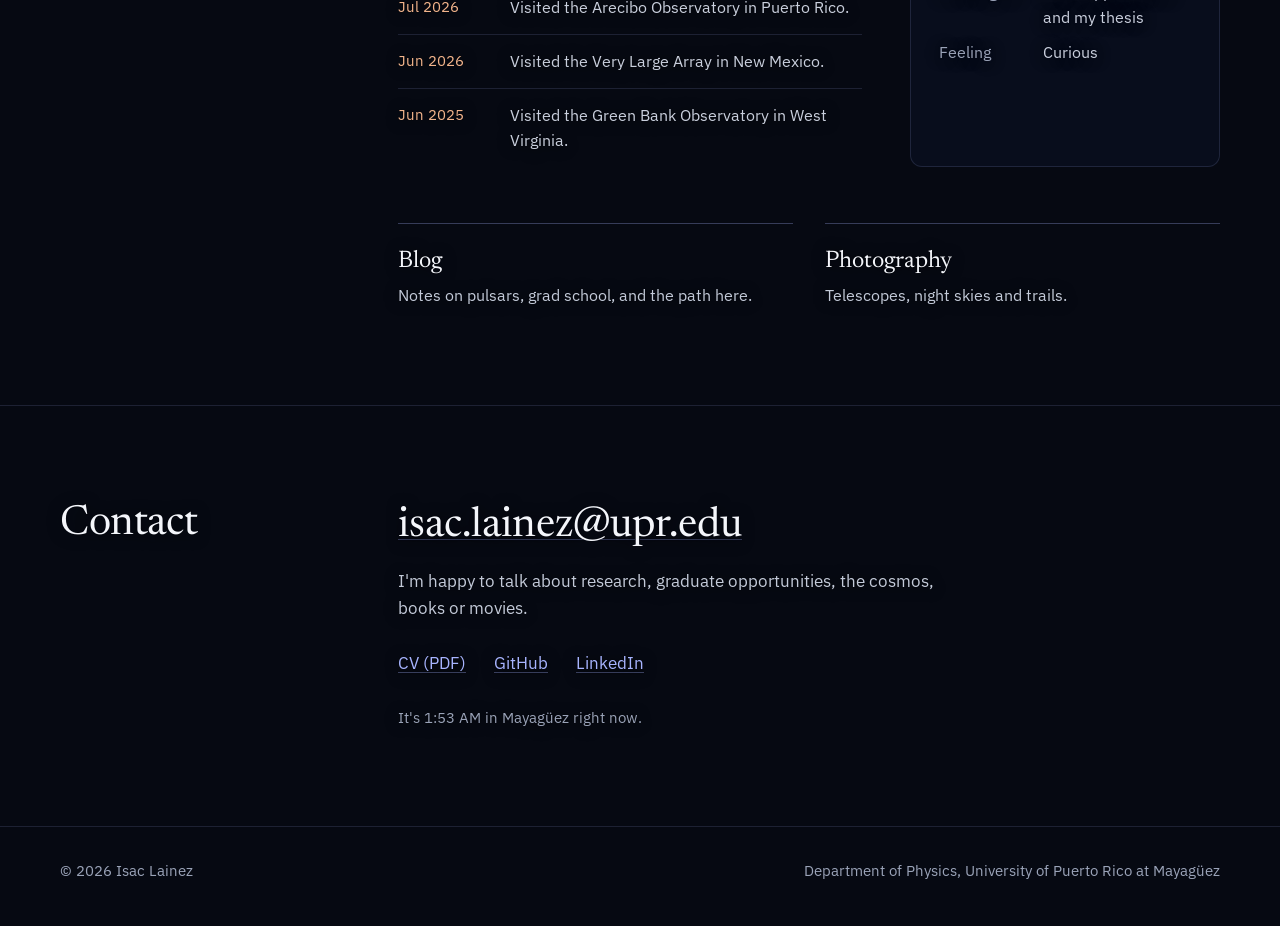
==== commit c3f85cfa: "Update publications section in index.html" ====
--- a/index.html
+++ b/index.html
@@ -364,123 +364,138 @@
   </section>
 
 <!-- Publications -->
-  <section id="publications" class="section">
-    <div class="container section-grid">
-      <h2 class="section-title" data-i18n="pubs.title">Conferences and presentations</h2>
-      <div>
-        <ol class="pubs">
-               
-        <li>
-  <div class="when">2026</div>
-  <div>
-    <span class="pub-title"><span class="pub-kind" data-i18n="pubs.poster">Poster</span>Development of a Radio Pulsar Data Analysis Pipeline and Single-Pulse Emission Studies of PSR J1713+0747</span>
-    <div class="pub-meta"><b>I. S. Lainez Sevilla, H. Radovan and M. Lam</b></div>
-    <div class="pub-meta">NANOGrav Fall 2026 Collaboration Meeting, Texas Tech University, Lubbock, TX</div>
+<section id="publications" class="section">
+  <div class="container section-grid">
+    <h2 class="section-title" data-i18n="pubs.title">Conferences and presentations</h2>
+    <div>
+      <ol class="pubs">
+
+        <li>
+          <div class="when">2026</div>
+          <div>
+            <span class="pub-title"><span class="pub-kind" data-i18n="pubs.poster">Poster</span>Development of a Radio Pulsar Data Analysis Pipeline and Single-Pulse Emission Studies of PSR J1713+0747</span>
+            <div class="pub-meta"><b>I. S. Lainez Sevilla, H. Radovan and M. Lam</b></div>
+            <div class="pub-meta">NANOGrav Fall 2026 Collaboration Meeting, Texas Tech University, Lubbock, TX</div>
+          </div>
+        </li>
+
+        <li>
+          <div class="when">2026</div>
+          <div>
+            <span class="pub-title"><span class="pub-kind" data-i18n="pubs.poster">Poster</span>Development of a Radio Pulsar Data Analysis Pipeline for Pulsar Emission Studies with the Arecibo 12-m Telescope</span>
+            <div class="pub-meta"><b>I. S. Lainez Sevilla, H. Radovan and A. Smith</b></div>
+            <div class="pub-meta">CARSE, University of Puerto Rico, Mayagüez Campus</div>
+          </div>
+        </li>
+
+        <li>
+          <div class="when">2026</div>
+          <div>
+            <span class="pub-title"><span class="pub-kind" data-i18n="pubs.talk">Talk</span>Pulsars and Binary Systems: From the Nobel Prize to the Double Pulsar and the Future of Gravitational-Wave Astronomy</span>
+            <div class="pub-meta"><b>I. S. Lainez Sevilla</b></div>
+            <div class="pub-meta">University of Puerto Rico, Mayagüez Campus</div>
+          </div>
+        </li>
+
+        <li>
+          <div class="when">2026</div>
+          <div>
+            <span class="pub-title"><span class="pub-kind" data-i18n="pubs.talk">Talk</span>Emission Properties and Variability of Millisecond Pulsars: Observations of PSR J1713+0747 with the Green Bank Telescope and PSR J0437−4715 with the Arecibo 12 m Antenna</span>
+            <div class="pub-meta"><b>I. S. Lainez Sevilla, H. Radovan and A. Smith</b></div>
+            <div class="pub-meta">Alpha-Cen Meeting and Salvadoran School of Astrophysics, San Salvador, El Salvador</div>
+          </div>
+        </li>
+
+        <li>
+          <div class="when">2026</div>
+          <div>
+            <span class="pub-title"><span class="pub-kind" data-i18n="pubs.talk">Talk</span><span lang="es">Explorando los púlsares mediante la radioastronomía</span></span>
+            <div class="pub-meta"><b>I. S. Lainez Sevilla</b></div>
+            <div class="pub-meta">School of Physics, National Autonomous University of Honduras, Tegucigalpa, Honduras</div>
+          </div>
+        </li>
+
+        <li>
+          <div class="when">2026</div>
+          <div>
+            <span class="pub-title"><span class="pub-kind" data-i18n="pubs.poster">Poster</span>Developing a Data Analysis Pipeline for Pulsar Emission: Observations of PSR J0437−4715 and PSR B0833−45 with the Arecibo 12 m Telescope</span>
+            <div class="pub-meta"><b>I. S. Lainez Sevilla, H. Radovan and A. Smith</b></div>
+            <div class="pub-meta">44th Puerto Rico Interdisciplinary Scientific Meeting, University of Puerto Rico, Río Piedras</div>
+          </div>
+        </li>
+
+        <li>
+          <div class="when">2026</div>
+          <div>
+            <span class="pub-title"><span class="pub-kind" data-i18n="pubs.poster">Poster</span>Single-Pulse Analysis of the Millisecond Pulsar PSR J1713+0747</span>
+            <div class="pub-meta"><b>I. S. Lainez Sevilla and H. Radovan</b></div>
+            <div class="pub-meta">41st Interuniversity Mathematical Sciences Research Seminar, University of Puerto Rico, Río Piedras</div>
+          </div>
+        </li>
+
+        <li>
+          <div class="when">2025</div>
+          <div>
+            <span class="pub-title"><span class="pub-kind" data-i18n="pubs.talk">Talk</span>Pulsars: Fundamentals, Methods of Study, and Scientific Applications</span>
+            <div class="pub-meta"><b>I. S. Lainez Sevilla</b></div>
+            <div class="pub-meta">University of Puerto Rico at Mayagüez, Mayagüez Campus</div>
+          </div>
+        </li>
+
+        <li>
+          <div class="when">2024</div>
+          <div>
+            <span class="pub-title"><span class="pub-kind" data-i18n="pubs.poster">Poster</span>Statistical Techniques for Studying Large-Scale Structure in the Universe</span>
+            <div class="pub-meta"><b>I. S. Lainez Sevilla</b></div>
+            <div class="pub-meta">Conference on Physics, Astronomy, Climate Change, and Mathematics, Copán, Honduras</div>
+          </div>
+        </li>
+
+        <li>
+          <div class="when">2023</div>
+          <div>
+            <span class="pub-title"><span class="pub-kind" data-i18n="pubs.talk">Talk</span>Statistical Techniques for Studying Large-Scale Structure in the Universe</span>
+            <div class="pub-meta"><b>I. S. Lainez Sevilla</b></div>
+            <div class="pub-meta">Physics Career Week 2023, Tegucigalpa, Honduras</div>
+          </div>
+        </li>
+
+        <li>
+          <div class="when">2023</div>
+          <div>
+            <span class="pub-title"><span class="pub-kind" data-i18n="pubs.talk">Talk</span>Investigating the Hubble Constant (<i>H</i><sub>0</sub>) Tension through Alternative Theories of General Relativity</span>
+            <div class="pub-meta"><b>I. S. Lainez Sevilla</b></div>
+            <div class="pub-meta">School of Physics Conference, Tegucigalpa, Honduras</div>
+          </div>
+        </li>
+
+        <li>
+          <div class="when">2020</div>
+          <div>
+            <span class="pub-title"><span class="pub-kind" data-i18n="pubs.talk">Talk</span>Problem Solving in the III Mesoamerican Physics Olympiad</span>
+            <div class="pub-meta"><b>I. S. Lainez Sevilla</b></div>
+            <div class="pub-meta">Mesoamerican Centre for Theoretical Physics (MCTP), Chiapas, Mexico</div>
+          </div>
+        </li>
+
+        <!-- PAPER (hidden for now). To show it, delete this line and the closing line below the block.
+        <li>
+          <div class="when" data-i18n="pubs.2.when">In preparation</div>
+          <div>
+            <span class="pub-title"><span class="pub-kind" data-i18n="pubs.paper">Paper</span><span data-i18n="pubs.2.title">[Working paper title]</span></span>
+            <div class="pub-meta"><b>I. S. Lainez Sevilla</b>, [Advisor, A.]</div>
+            <div class="pub-meta" data-i18n="pubs.2.venue">To be submitted to [Journal]</div>
+          </div>
+        </li>
+        -->
+
+      </ol>
+
+      <!-- EDIT: replace # with your profile links -->
+      <!-- <p class="profiles"><span data-i18n="pubs.profiles">Full list on</span> <a href="#">NASA ADS</a> <span data-i18n="pubs.and">and</span> <a href="#">ORCID</a>.</p> -->
+    </div>
   </div>
-</li>
-<li>
-  <div class="when">2026</div>
-  <div>
-    <span class="pub-title"><span class="pub-kind" data-i18n="pubs.poster">Poster</span>Development of a Radio Pulsar Data Analysis Pipeline for Pulsar Emission Studies with the Arecibo 12-m Telescope</span>
-    <div class="pub-meta"><b>I. S. Lainez Sevilla, H. Radovan and A. Smith</b></div>
-    <div class="pub-meta">CARSE, University of Puerto Rico, Mayagüez Campus</div>
-  </div>
-</li>
-<li>
-  <div class="when">2026</div>
-  <div>
-    <span class="pub-title"><span class="pub-kind" data-i18n="pubs.talk">Talk</span>Pulsars and Binary Systems: From the Nobel Prize to the Double Pulsar and the Future of Gravitational-Wave Astronomy</span>
-    <div class="pub-meta"><b>I. S. Lainez Sevilla</b></div>
-    <div class="pub-meta">University of Puerto Rico, Mayagüez Campus</div>
-  </div>
-</li>
-            <div class="when">2026</div>
-            <div>
-              <span class="pub-title"><span class="pub-kind" data-i18n="pubs.talk">Talk</span>Emission Properties and Variability of Millisecond Pulsars: Observations of PSR J1713+0747 with the Green Bank Telescope and PSR J0437−4715 with the Arecibo 12 m Antenna</span>
-              <div class="pub-meta"><b>I. S. Lainez Sevilla, H. Radovan and A. Smith</b></div>
-              <div class="pub-meta">Alpha-Cen Meeting and Salvadoran School of Astrophysics, San Salvador, El Salvador</div>
-            </div>
-          </li>
-          <li>
-            <div class="when">2026</div>
-            <div>
-              <span class="pub-title"><span class="pub-kind" data-i18n="pubs.talk">Talk</span><span lang="es">Explorando los púlsares mediante la radioastronomía</span></span>
-              <div class="pub-meta"><b>I. S. Lainez Sevilla</b></div>
-              <div class="pub-meta">School of Physics, National Autonomous University of Honduras, Tegucigalpa, Honduras</div>
-            </div>
-          </li>
-          <li>
-            <div class="when">2026</div>
-            <div>
-              <span class="pub-title"><span class="pub-kind" data-i18n="pubs.poster">Poster</span>Developing a Data Analysis Pipeline for Pulsar Emission: Observations of PSR J0437−4715 and PSR B0833−45 with the Arecibo 12 m Telescope</span>
-              <div class="pub-meta"><b>I. S. Lainez Sevilla, H. Radovan and A. Smith</b></div>
-              <div class="pub-meta">44th Puerto Rico Interdisciplinary Scientific Meeting, University of Puerto Rico, Río Piedras</div>
-            </div>
-          </li>
-          <li>
-            <div class="when">2026</div>
-            <div>
-              <span class="pub-title"><span class="pub-kind" data-i18n="pubs.poster">Poster</span>Single-Pulse Analysis of the Millisecond Pulsar PSR J1713+0747</span>
-              <div class="pub-meta"><b>I. S. Lainez Sevilla and H. Radovan</b></div>
-              <div class="pub-meta">41st Interuniversity Mathematical Sciences Research Seminar, University of Puerto Rico, Río Piedras</div>
-            </div>
-          </li>
-          <li>
-            <div class="when">2025</div>
-            <div>
-              <span class="pub-title"><span class="pub-kind" data-i18n="pubs.talk">Talk</span>Pulsars: Fundamentals, Methods of Study, and Scientific Applications</span>
-              <div class="pub-meta"><b>I. S. Lainez Sevilla</b></div>
-              <div class="pub-meta">University of Puerto Rico at Mayagüez, Mayagüez Campus</div>
-            </div>
-          </li>
-          <li>
-            <div class="when">2024</div>
-            <div>
-              <span class="pub-title"><span class="pub-kind" data-i18n="pubs.poster">Poster</span>Statistical Techniques for Studying Large-Scale Structure in the Universe</span>
-              <div class="pub-meta"><b>I. S. Lainez Sevilla</b></div>
-              <div class="pub-meta">Conference on Physics, Astronomy, Climate Change, and Mathematics, Copán, Honduras</div>
-            </div>
-          </li>
-          <li>
-            <div class="when">2023</div>
-            <div>
-              <span class="pub-title"><span class="pub-kind" data-i18n="pubs.talk">Talk</span>Statistical Techniques for Studying Large-Scale Structure in the Universe</span>
-              <div class="pub-meta"><b>I. S. Lainez Sevilla</b></div>
-              <div class="pub-meta">Physics Career Week 2023, Tegucigalpa, Honduras</div>
-            </div>
-          </li>
-          <li>
-            <div class="when">2023</div>
-            <div>
-              <span class="pub-title"><span class="pub-kind" data-i18n="pubs.talk">Talk</span>Investigating the Hubble Constant (<i>H</i><sub>0</sub>) Tension through Alternative Theories of General Relativity</span>
-              <div class="pub-meta"><b>I. S. Lainez Sevilla</b></div>
-              <div class="pub-meta">School of Physics Conference, Tegucigalpa, Honduras</div>
-            </div>
-          </li>
-          <li>
-            <div class="when">2020</div>
-            <div>
-              <span class="pub-title"><span class="pub-kind" data-i18n="pubs.talk">Talk</span>Problem Solving in the III Mesoamerican Physics Olympiad</span>
-              <div class="pub-meta"><b>I. S. Lainez Sevilla</b></div>
-              <div class="pub-meta">Mesoamerican Centre for Theoretical Physics (MCTP), Chiapas, Mexico</div>
-            </div>
-          </li>
-          <!-- PAPER (hidden for now). To show it, delete this line and the closing line below the block.
-          <li>
-            <div class="when" data-i18n="pubs.2.when">In preparation</div>
-            <div>
-              <span class="pub-title"><span class="pub-kind" data-i18n="pubs.paper">Paper</span><span data-i18n="pubs.2.title">[Working paper title]</span></span>
-              <div class="pub-meta"><b>I. S. Lainez Sevilla</b>, [Advisor, A.]</div>
-              <div class="pub-meta" data-i18n="pubs.2.venue">To be submitted to [Journal]</div>
-            </div>
-          </li>
-          -->
-        </ol>
-        <!-- EDIT: replace # with your profile links -->
-         <!-- <p class="profiles"><span data-i18n="pubs.profiles">Full list on</span> <a href="#">NASA ADS</a> <span data-i18n="pubs.and">and</span> <a href="#">ORCID</a>.</p> -->
-      </div>
-    </div>
-  </section>
+</section>
 
   <!-- Skills — EDIT: keep what you use, delete the rest, remove the [brackets] -->
   <section id="skills" class="section">
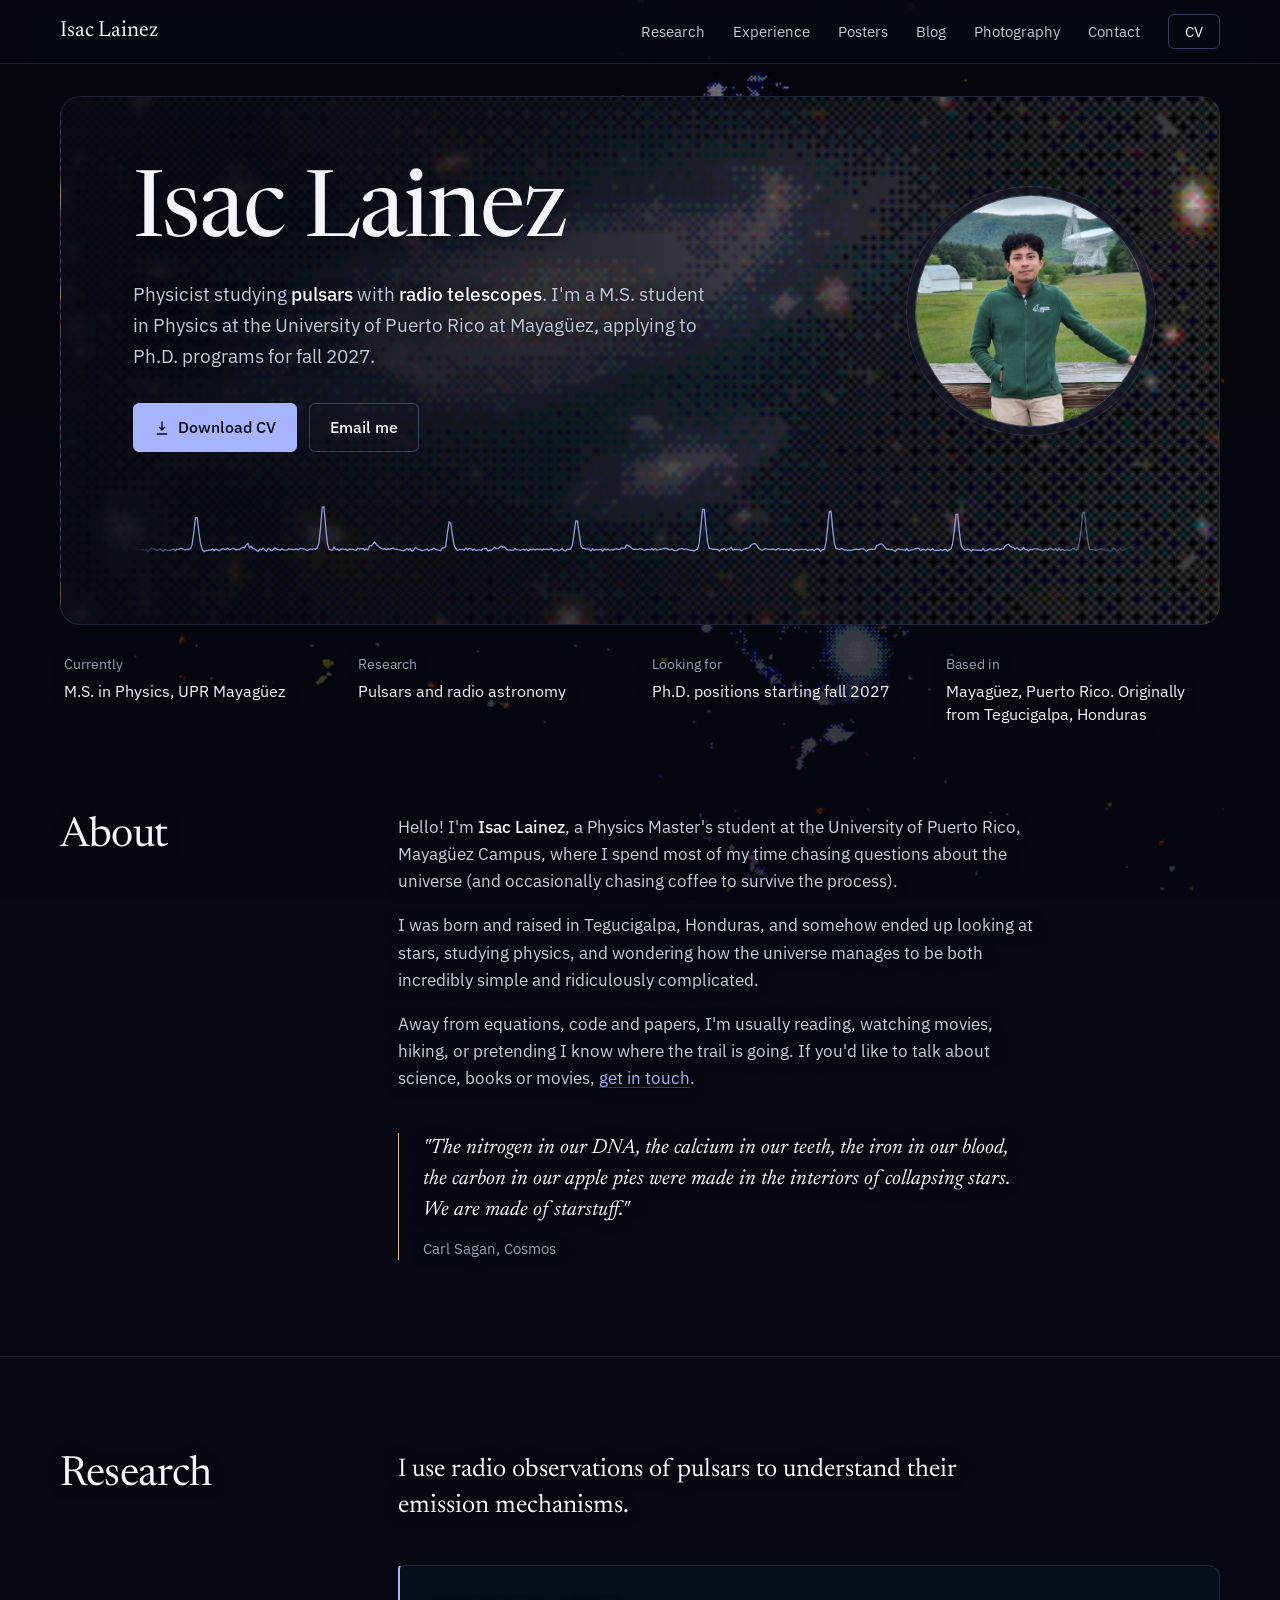
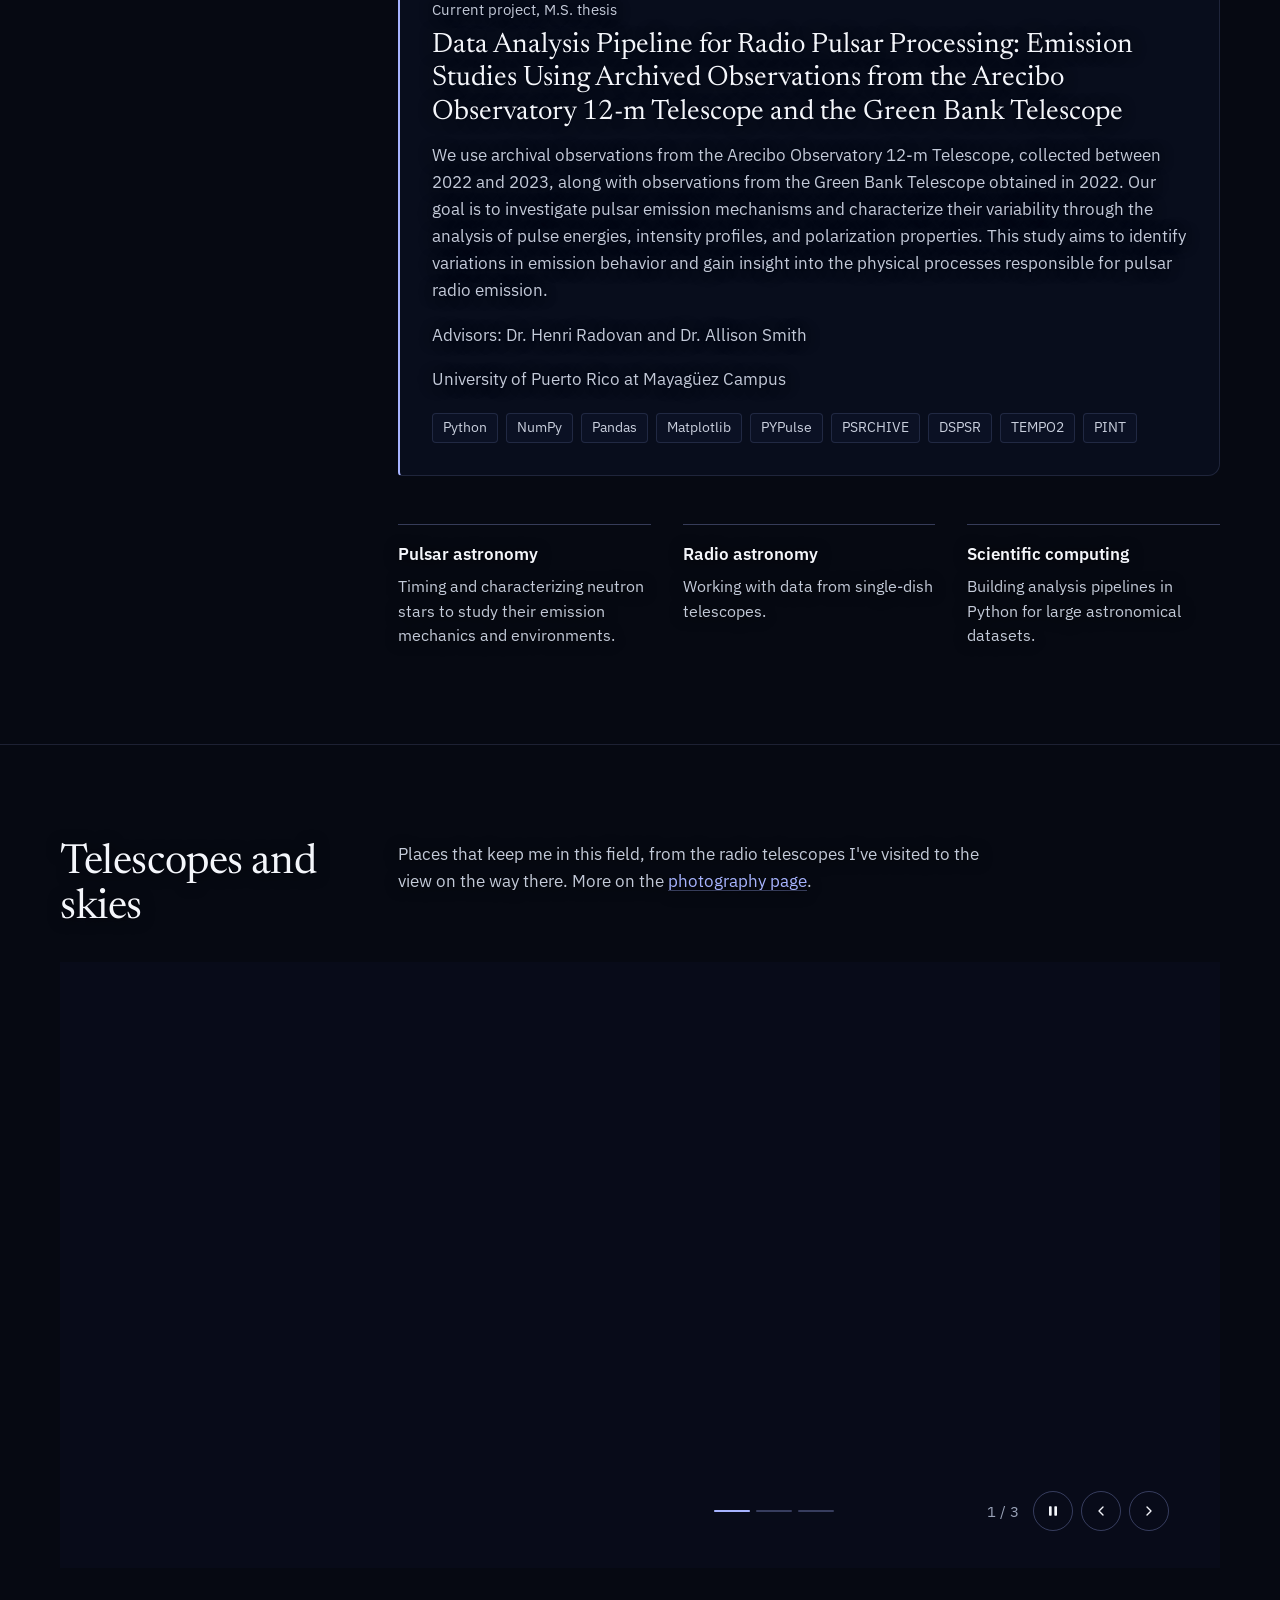
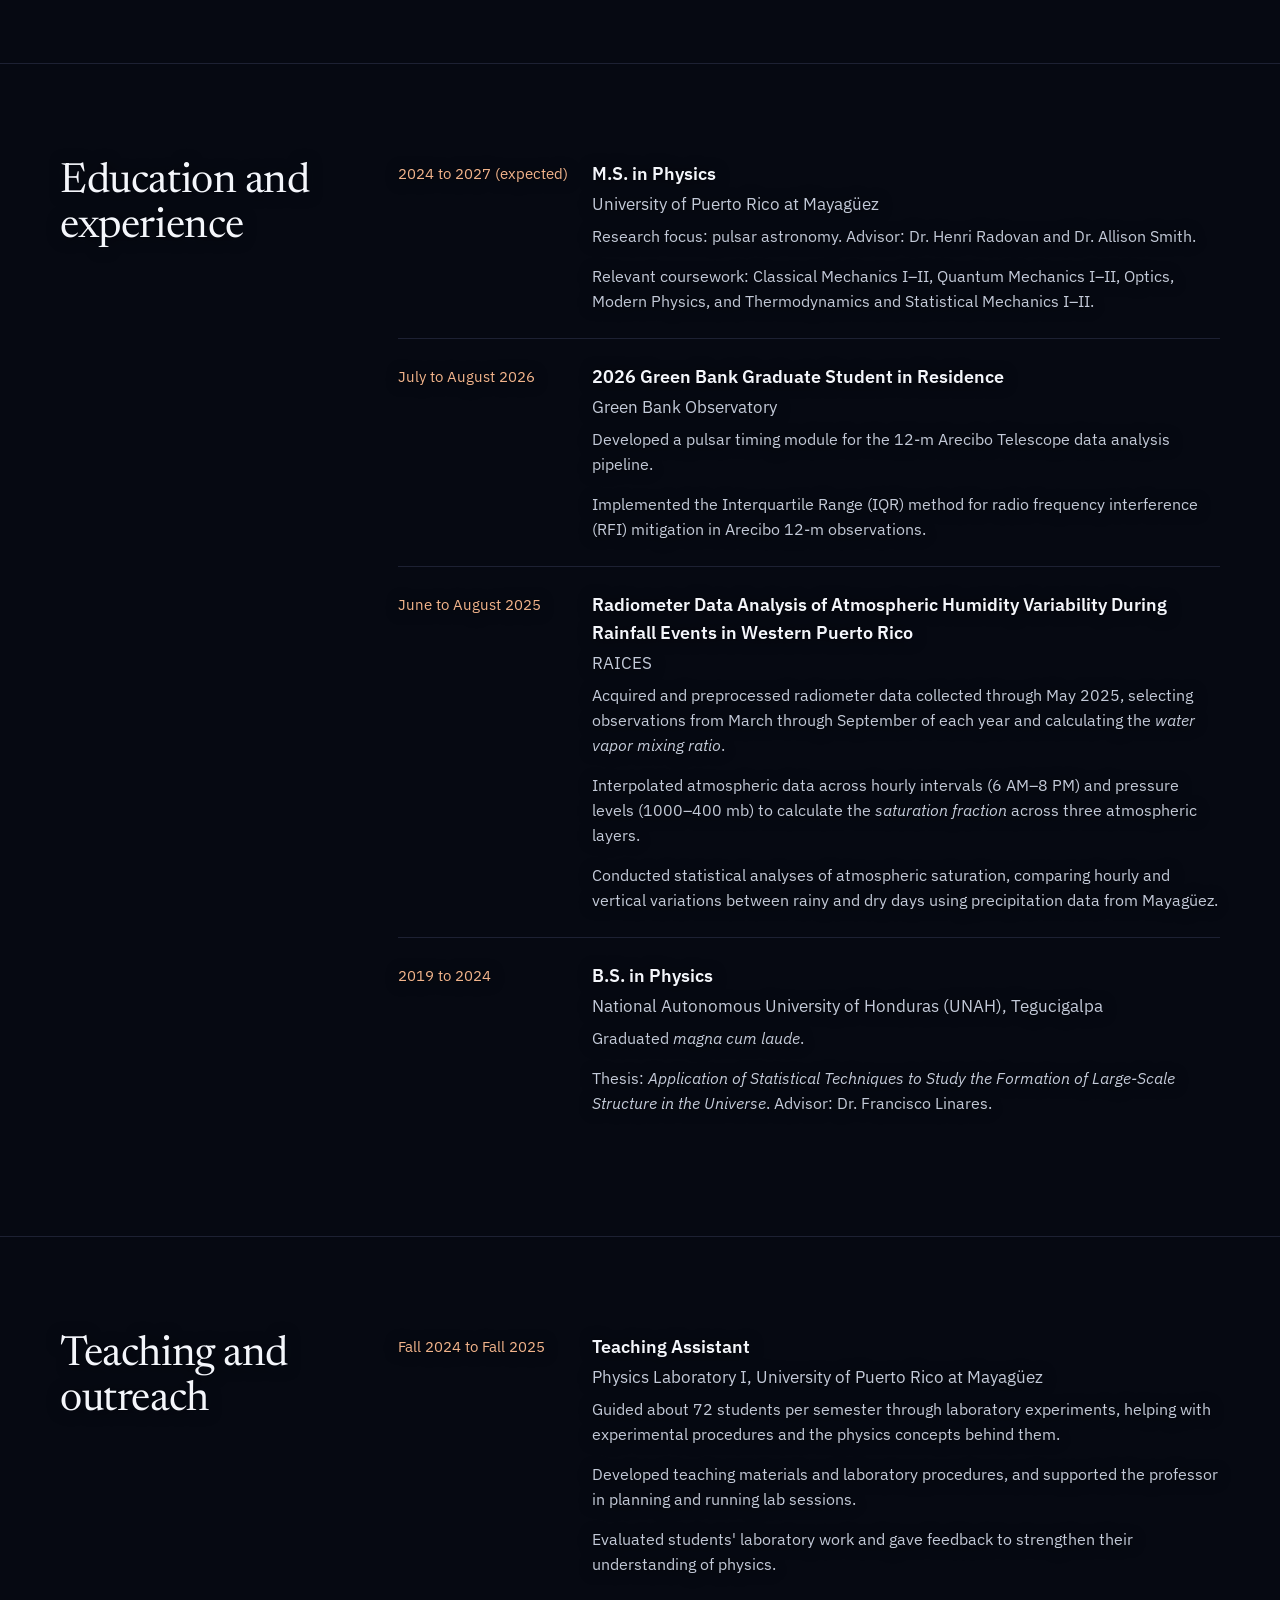
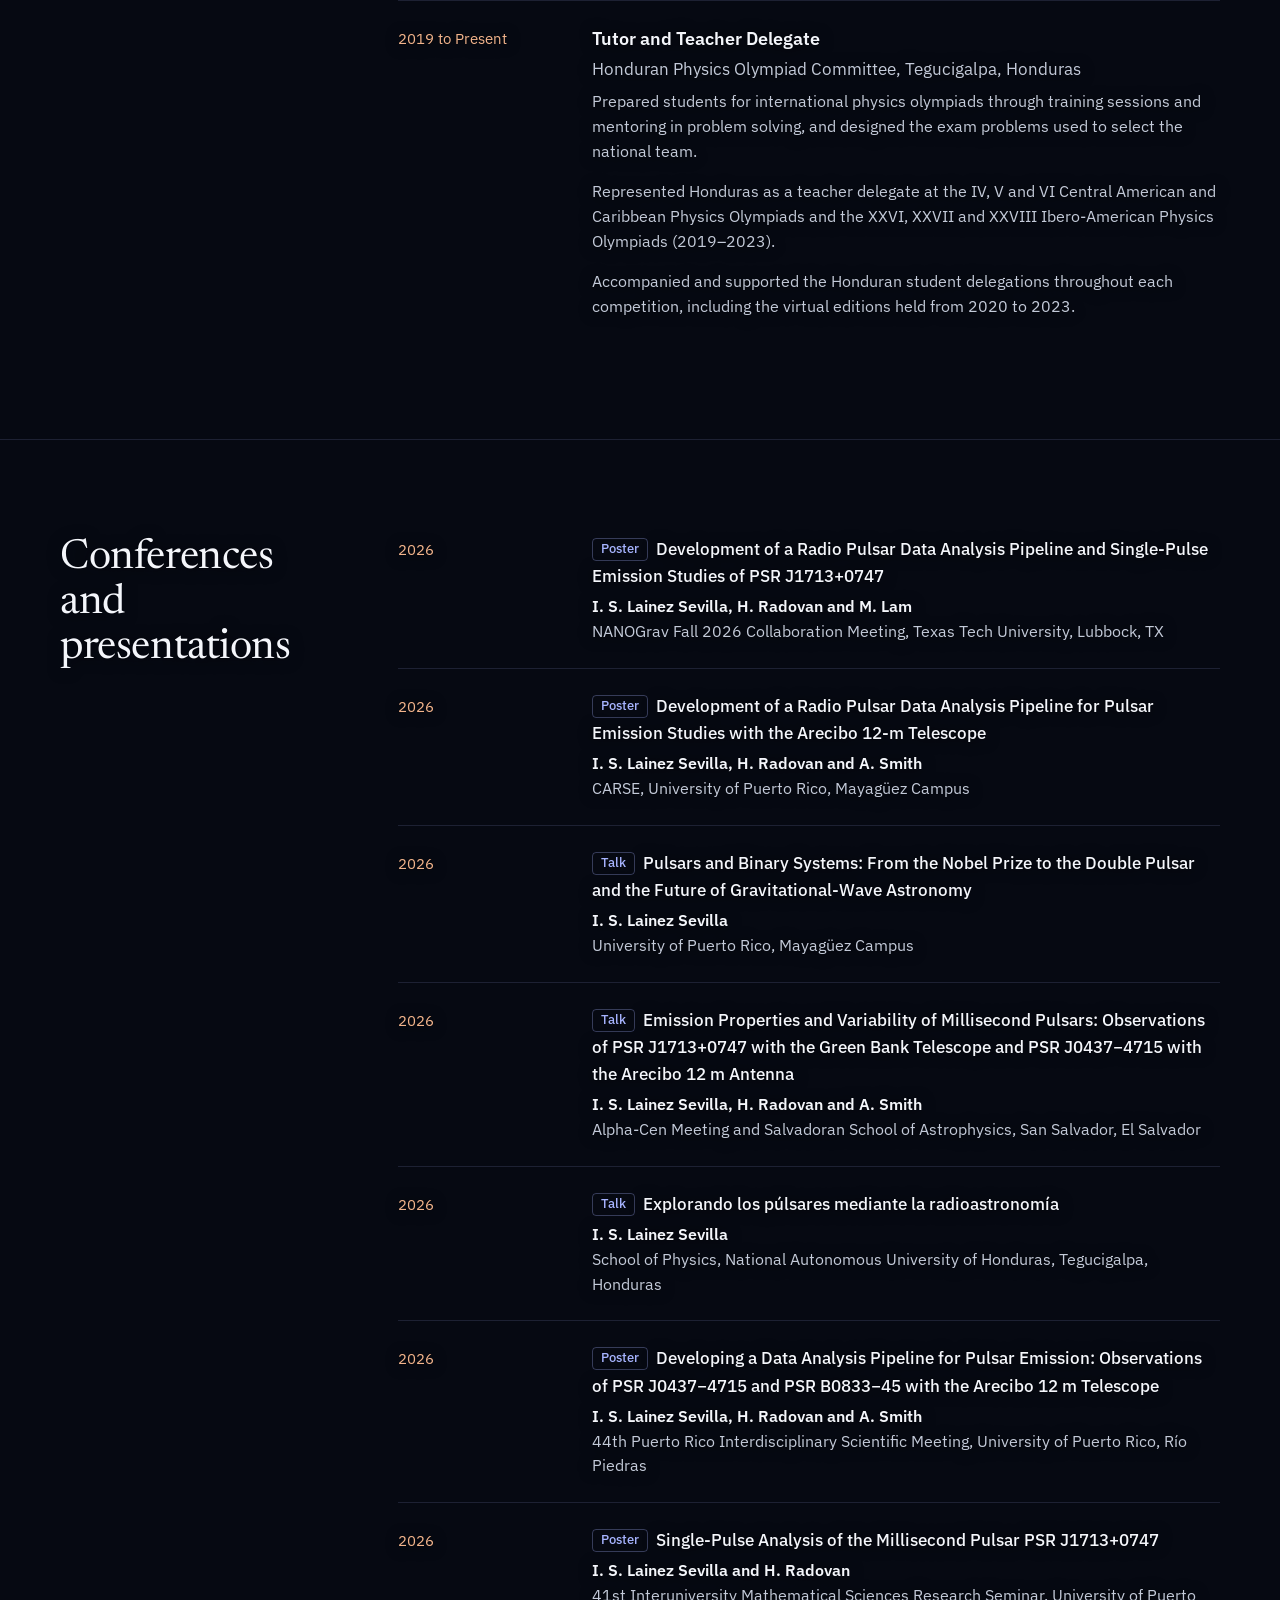
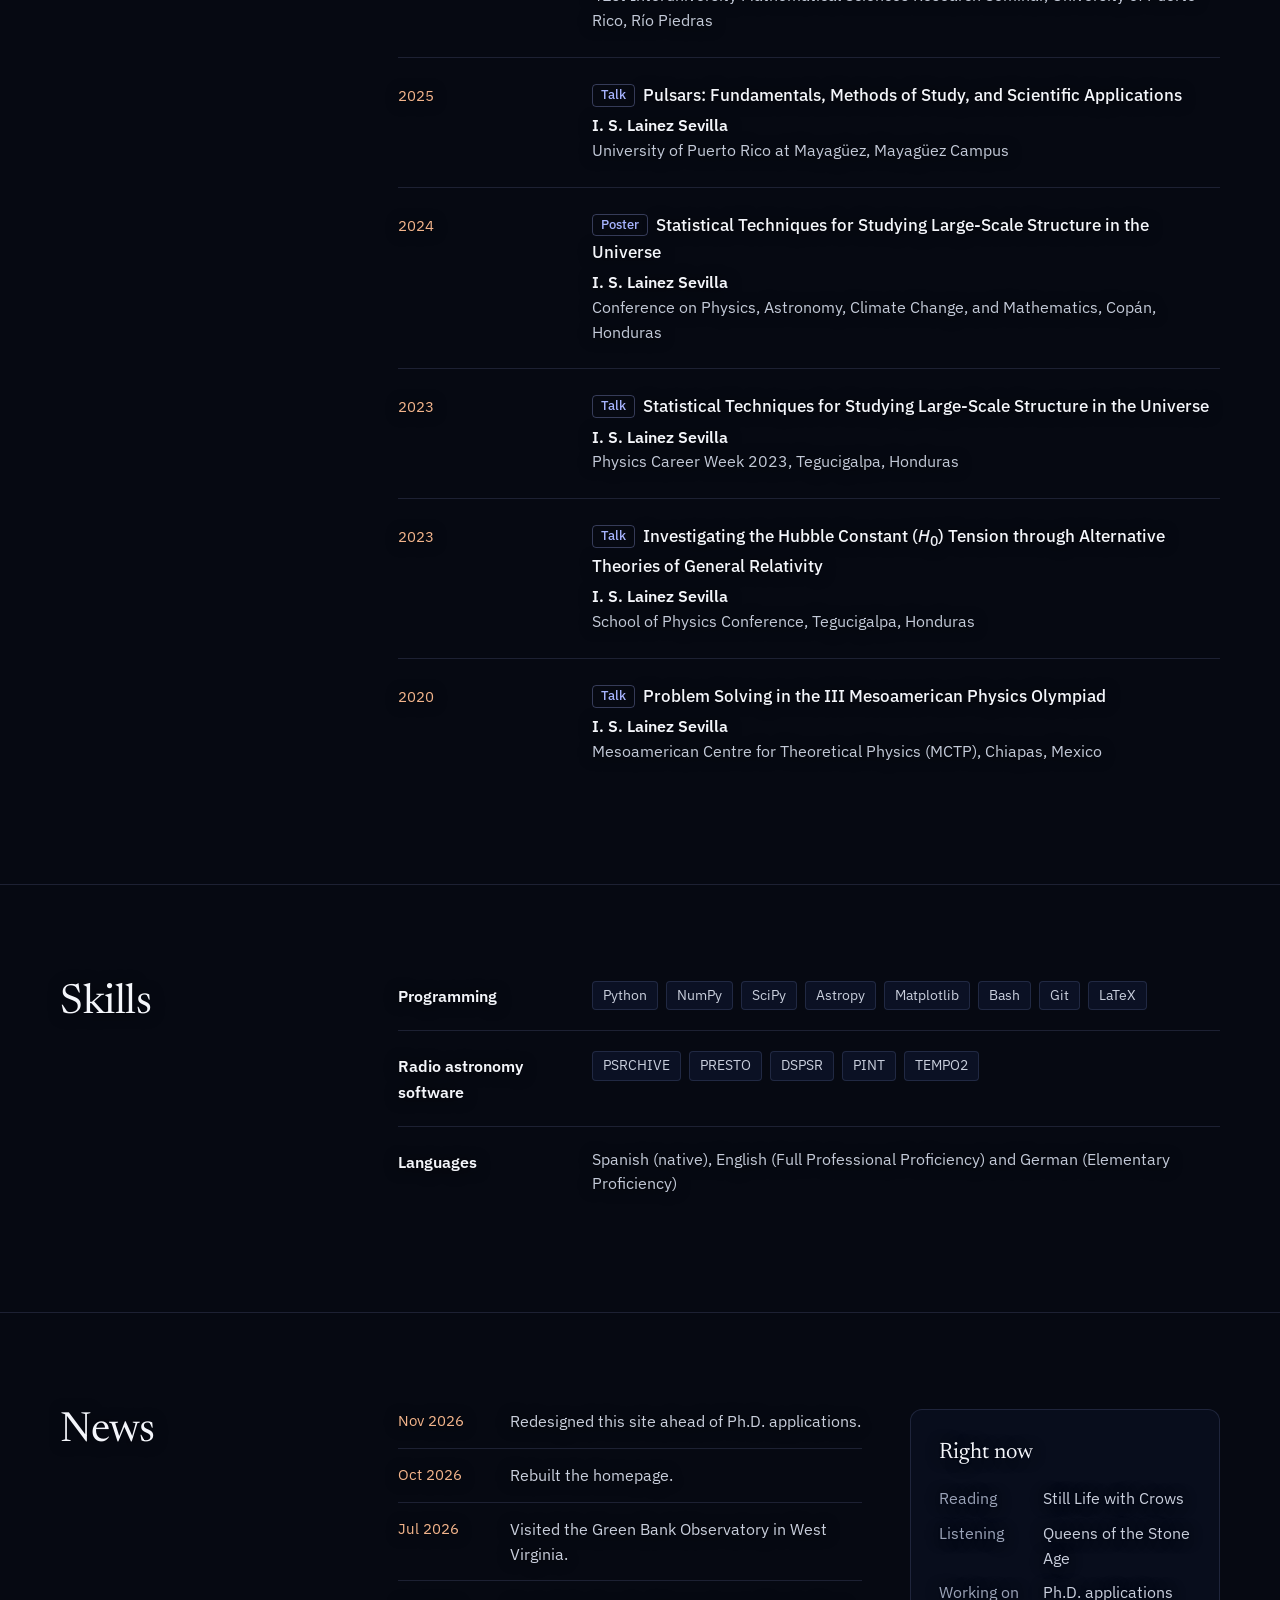
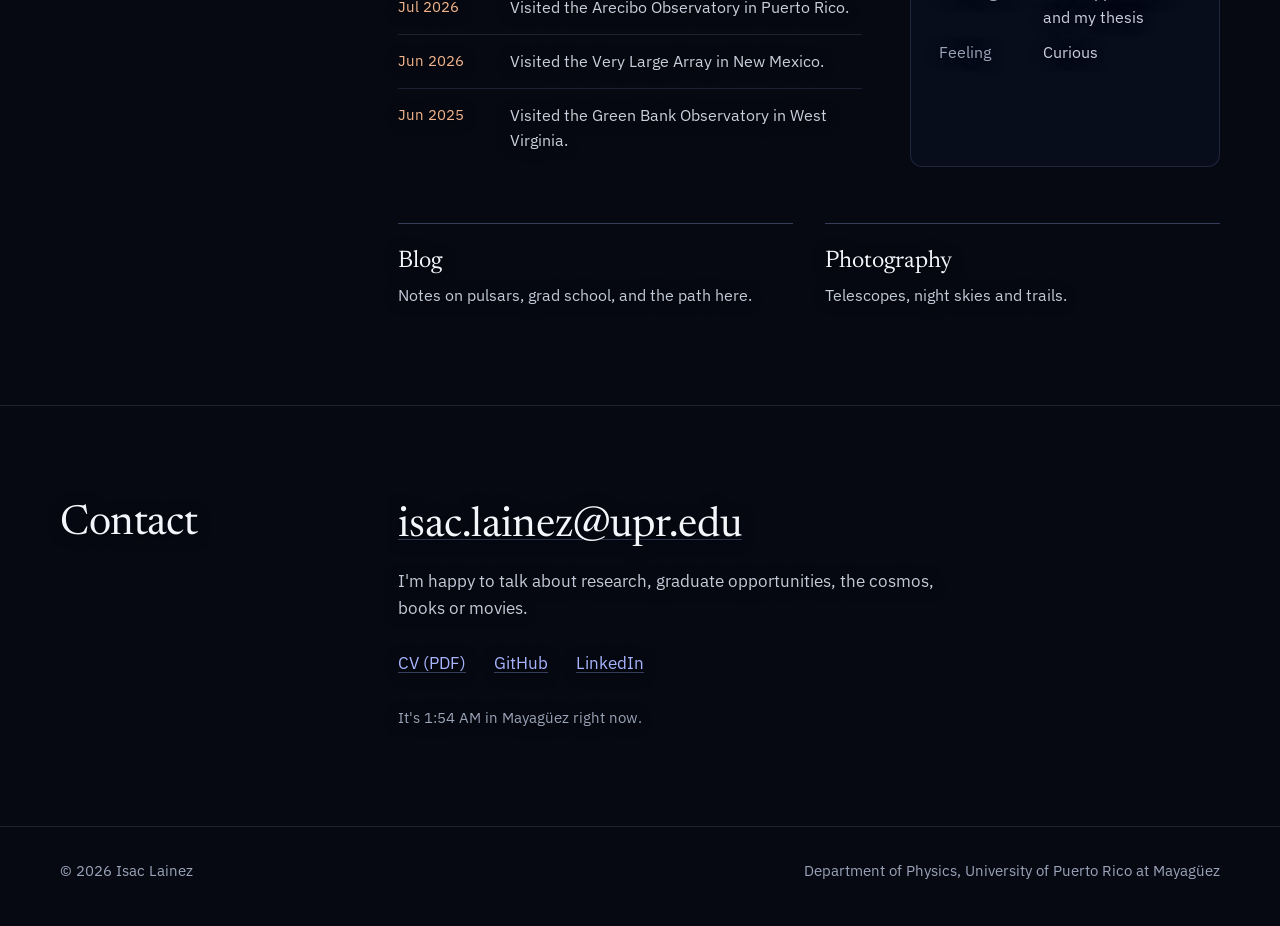
==== commit 267e47ba: "Fix CV link and enhance email button Updated CV link path and added email copy functionality." ====
--- a/index.html
+++ b/index.html
@@ -53,7 +53,7 @@
       <li><a href="#contact" data-i18n="nav.contact">Contact</a></li>
       <li><button class="lang-toggle" type="button" data-lang-toggle lang="es" aria-label="Ver en español">ES</button></li>
       <!-- Put your CV PDF at files/Isac_Lainez_CV.pdf -->
-      <li><a class="nav-cv" href="files/Isac_Lainez_CV.pdf" target="_blank" rel="noopener" data-i18n="nav.cv">CV</a></li>
+      <li><a class="nav-cv" href="CV/Isac_CV_GRADUATED_SCHOOL_website.pdf" target="_blank" rel="noopener" data-i18n="nav.cv">CV</a></li>
     </ul>
   </div>
 </header>
@@ -76,7 +76,16 @@
               <svg viewBox="0 0 24 24" fill="none" stroke="currentColor" stroke-width="2" stroke-linecap="round" stroke-linejoin="round" aria-hidden="true"><path d="M12 3v12m0 0l-4-4m4 4l4-4M5 21h14"/></svg>
               <span data-i18n="hero.cv">Download CV</span>
             </a>
-            <a class="btn" href="mailto:isac.lainez@upr.edu" data-i18n="hero.email">Email me</a>
+            <a class="btn" id="emailBtn" href="mailto:isac.lainez@upr.edu" data-i18n="hero.email">Email me</a>
+
+          <script>
+          document.getElementById('emailBtn').addEventListener('click', async () => {
+            try {
+              await navigator.clipboard.writeText('isac.lainez@upr.edu');
+              alert('Email copied: isac.lainez@upr.edu');
+            } catch (e) {}
+          });
+          </script>
           </div>
         </div>
 
--- a/style.css
+++ b/style.css
@@ -654,13 +654,19 @@
    with this whole block.
    ============================================================ */
 
-.posters { padding-bottom: 96px; }
-
-/* Two columns. Cards in the same row always share the same height. */
+/* ==========================================================
+   Posters page
+   ========================================================== */
+
+.posters { padding-bottom: 64px; }
+
+/* Two columns. The vertical space between cards comes from the
+   card's own margin-bottom (see .poster-card). */
 .poster-grid {
   display: grid;
   grid-template-columns: repeat(2, minmax(0, 1fr));
-  gap: 32px;
+  column-gap: 32px;
+  row-gap: 0;
   margin: 0;
   padding: 0;
   list-style: none;
@@ -676,6 +682,7 @@
   display: flex;
   flex-direction: column;
   min-width: 0;
+  margin-bottom: 32px;
   padding: 28px;
   border: 1px solid var(--rule);
   border-radius: 12px;
@@ -689,8 +696,8 @@
 
 .poster-card .when { margin-bottom: 8px; }
 
-/* The content block fills the card, so the viewer and buttons
-   always end up at the bottom and line up across each row. */
+/* Fallback layout: the content block fills the card, so the viewer
+   and buttons end up at the bottom of each card. */
 .poster-card > div:last-child {
   display: flex;
   flex: 1;
@@ -699,12 +706,14 @@
 
 .poster-title {
   display: block;
-  margin-bottom: 10px;
+  margin: 0 0 10px;
   color: var(--ink);
   font-family: var(--serif);
   font-size: clamp(1.15rem, 1.6vw, 1.4rem);
+  font-weight: 500;
   line-height: 1.3;
 }
+.poster-card .pub-meta em { font-style: italic; }
 
 /* Space between the venue line and the viewer */
 .poster-title + .pub-meta + .pub-meta { margin-bottom: 24px; }
@@ -714,7 +723,7 @@
   aspect-ratio: 3 / 4;
   width: 100%;
   max-width: 340px;
-  margin: auto auto 0;          /* pegado abajo y centrado */
+  margin: auto auto 0;          /* centered, pinned to the bottom */
   overflow: hidden;
   border: 1px solid var(--rule-strong);
   border-radius: 10px;
@@ -722,6 +731,7 @@
   box-shadow: 0 10px 30px rgba(0, 0, 0, .35);
   text-shadow: none;
 }
+/* Use only for PDFs that are really wider than tall */
 .poster-viewer.landscape {
   aspect-ratio: 4 / 3;
   max-width: 480px;
@@ -752,10 +762,29 @@
   margin-top: 20px;
 }
 
+/* ---------- Aligned rows (browsers with subgrid) ----------
+   Each card spans 6 rows: year, title, authors, venue, viewer, buttons.
+   Neighbouring cards share those rows, so every part lines up. */
+@supports (grid-template-rows: subgrid) {
+  .poster-card {
+    display: grid;
+    grid-row: span 6;
+    grid-template-rows: subgrid;
+    row-gap: 0;
+  }
+  .poster-card > div:last-child { display: contents; }
+
+  .poster-viewer {
+    align-self: start;
+    margin: 0 auto;
+  }
+  .poster-actions { align-self: end; }
+}
+
 /* ---------- Mobile ---------- */
 @media (max-width: 720px) {
-  .poster-grid { grid-template-columns: 1fr; gap: 24px; }
-  .poster-card { padding: 22px; }
+  .poster-grid { grid-template-columns: 1fr; column-gap: 0; }
+  .poster-card { margin-bottom: 24px; padding: 22px; }
   .poster-viewer,
   .poster-viewer.landscape,
   .poster-grid > .poster-card:last-child:nth-child(odd) .poster-viewer.landscape {
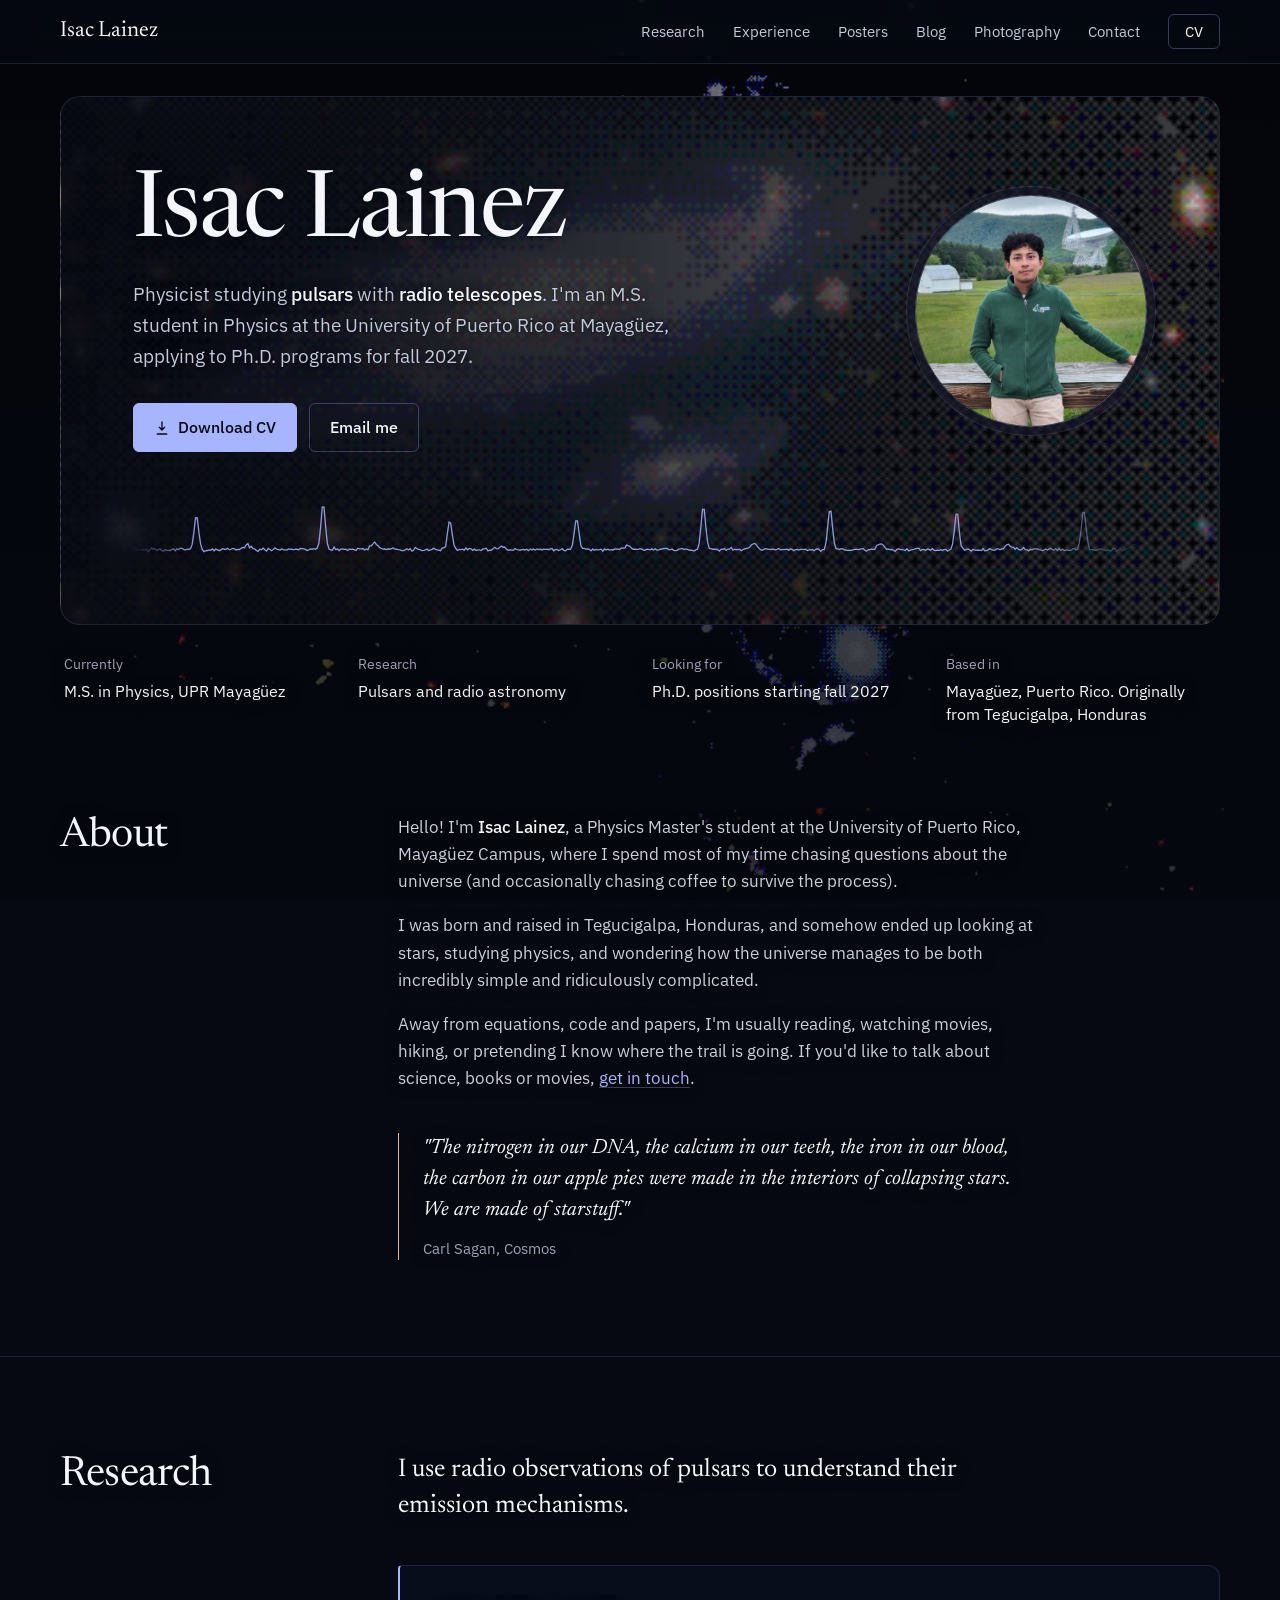
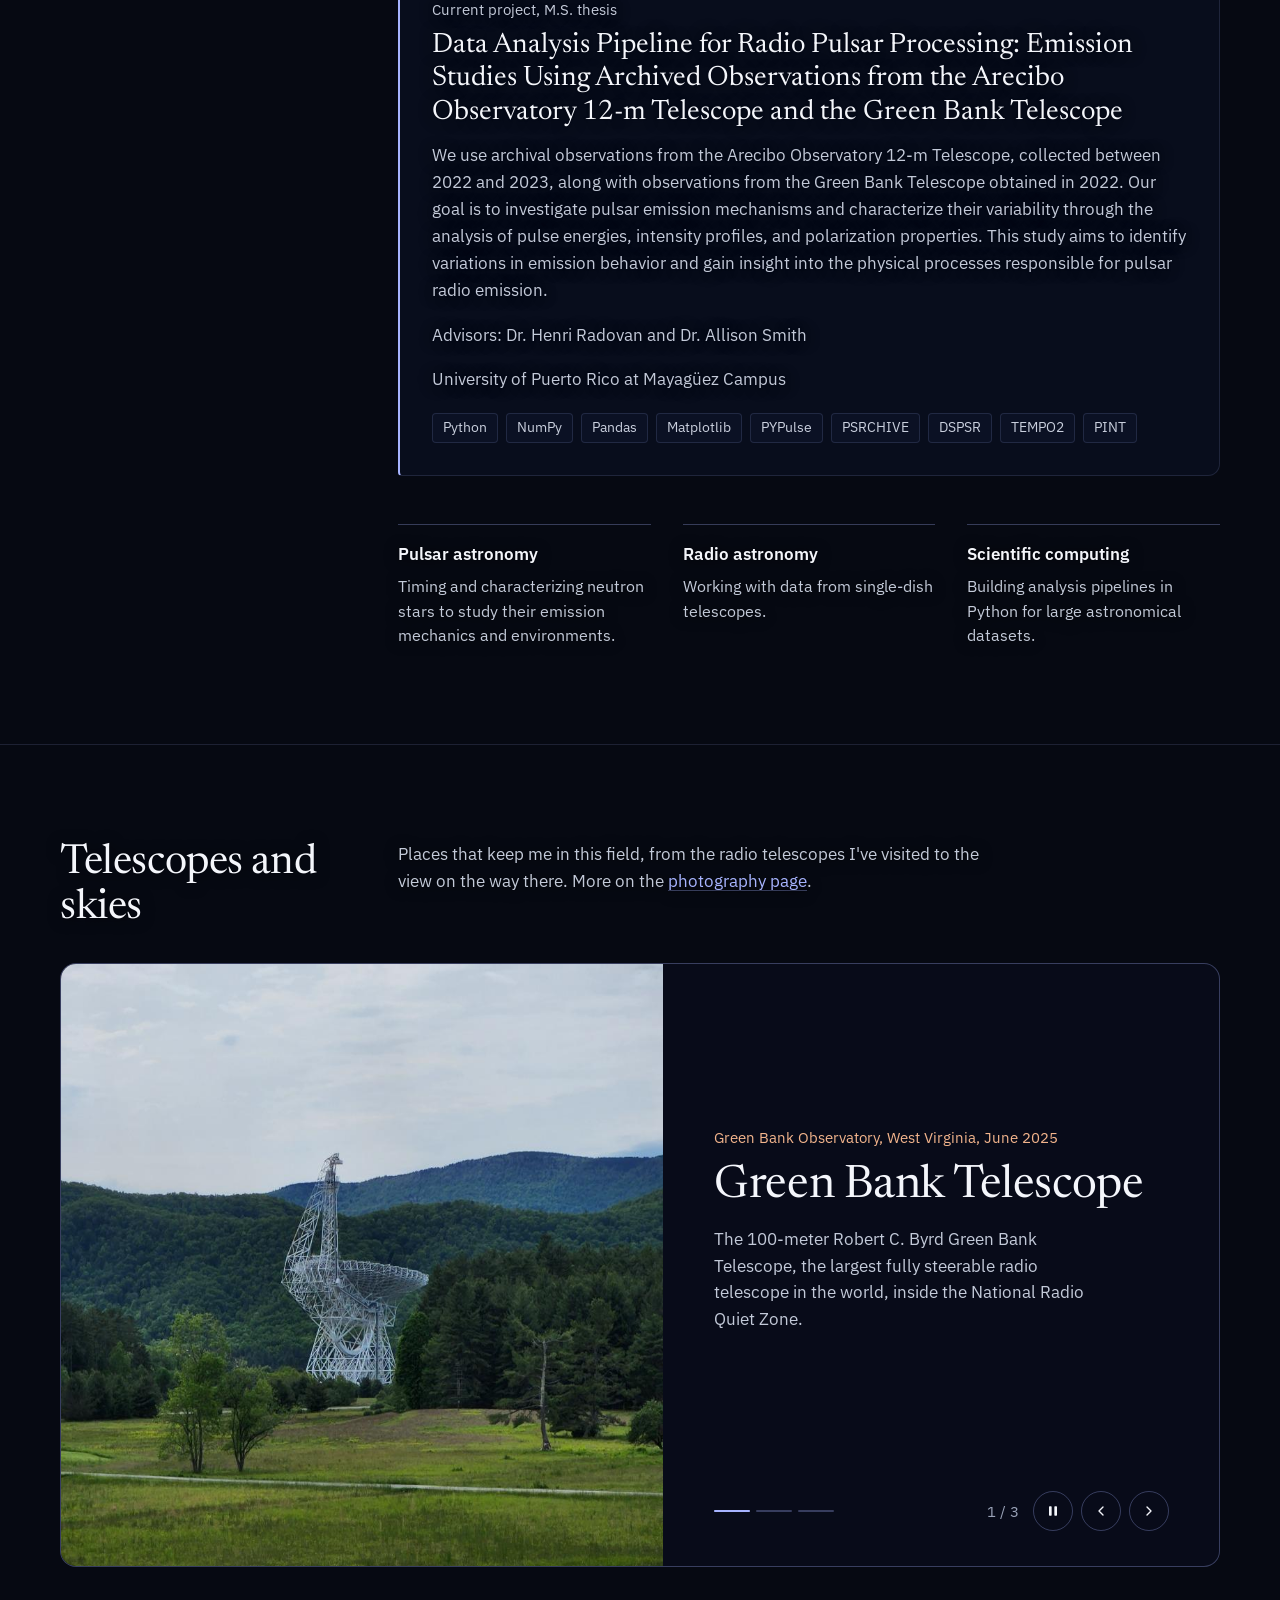
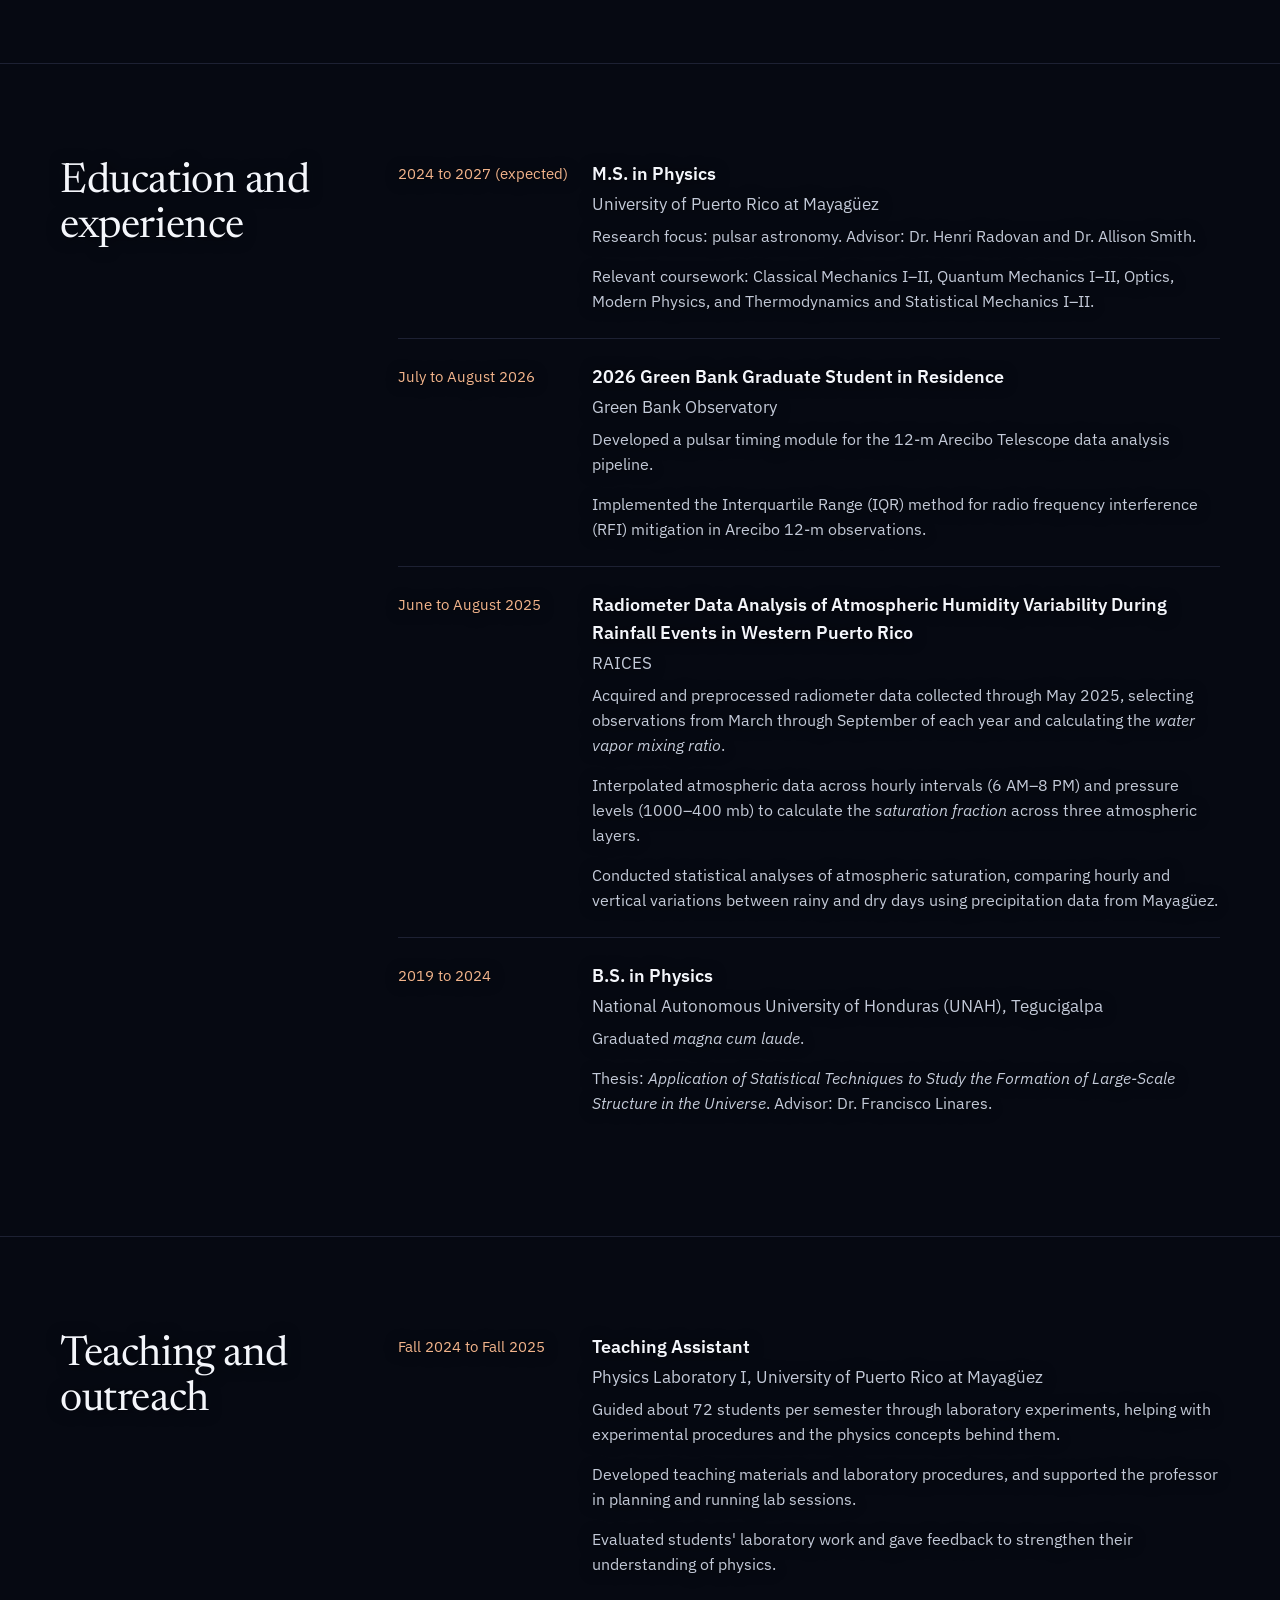
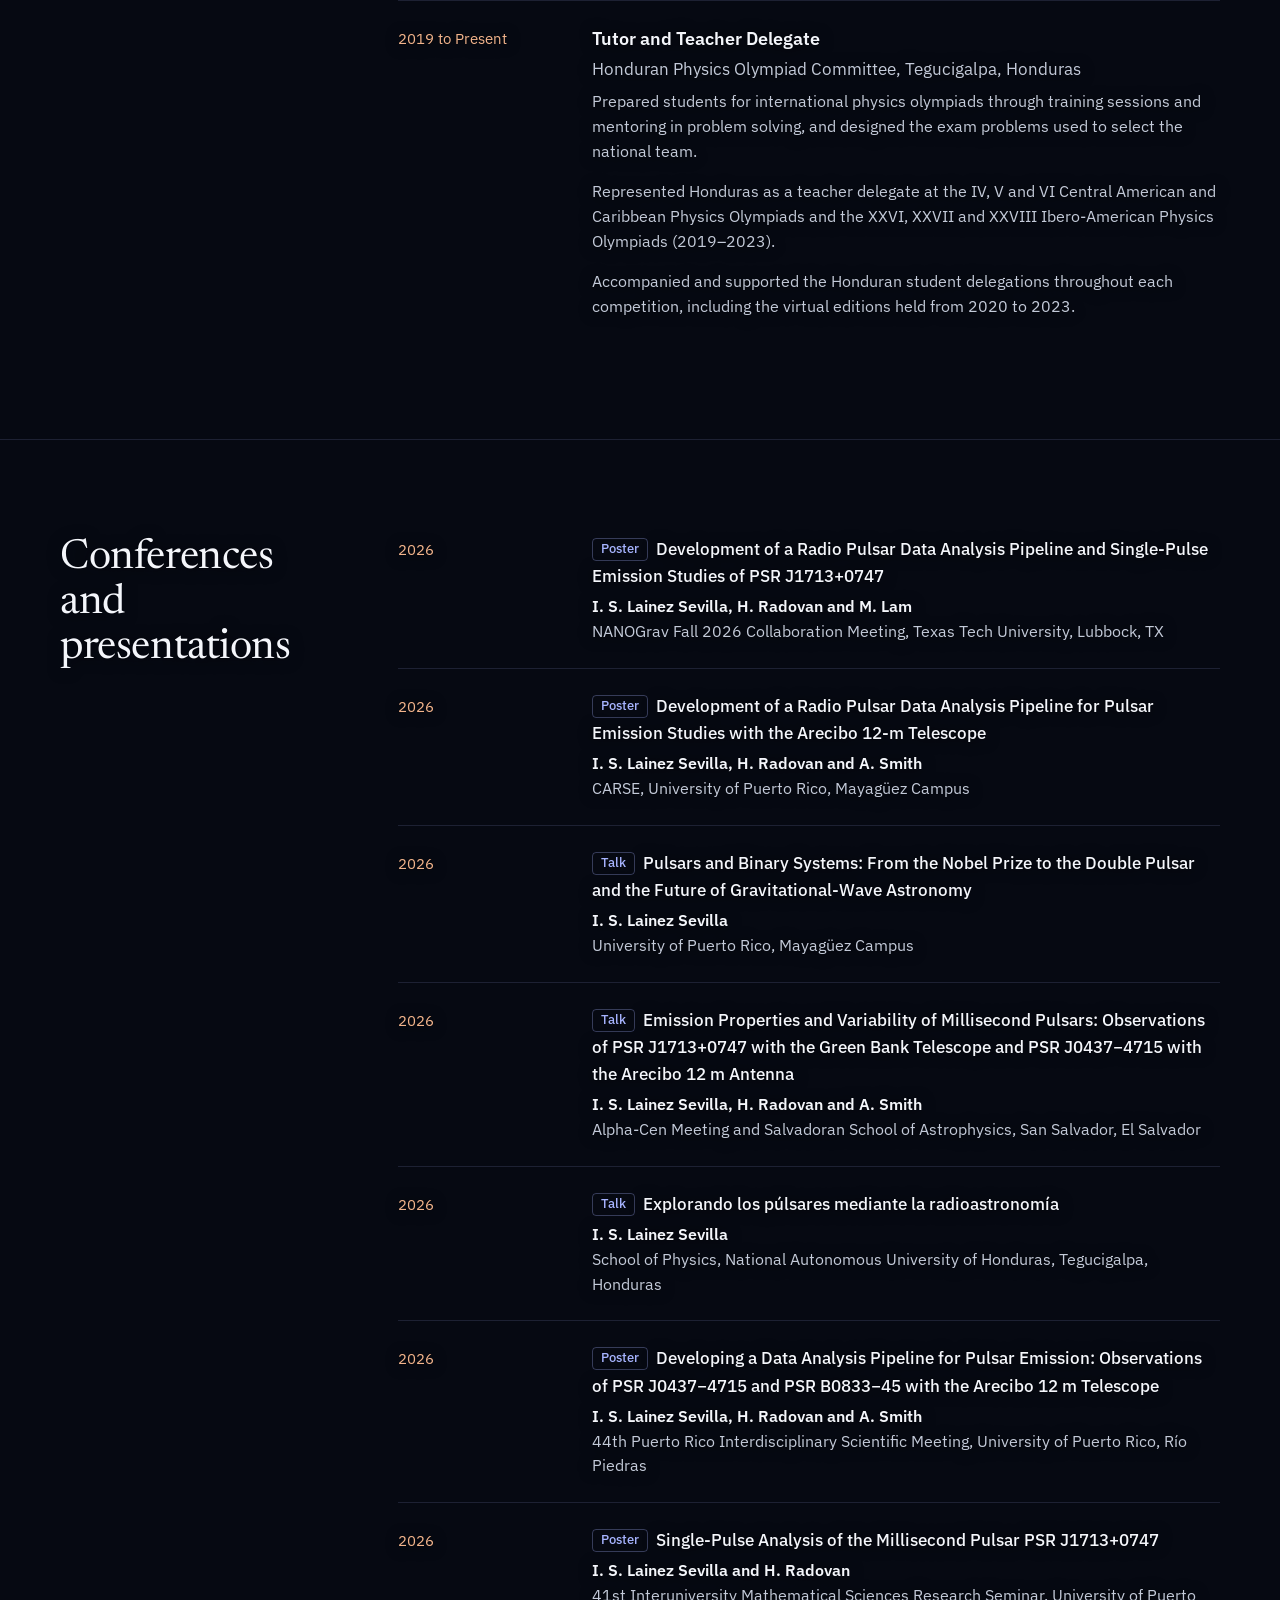
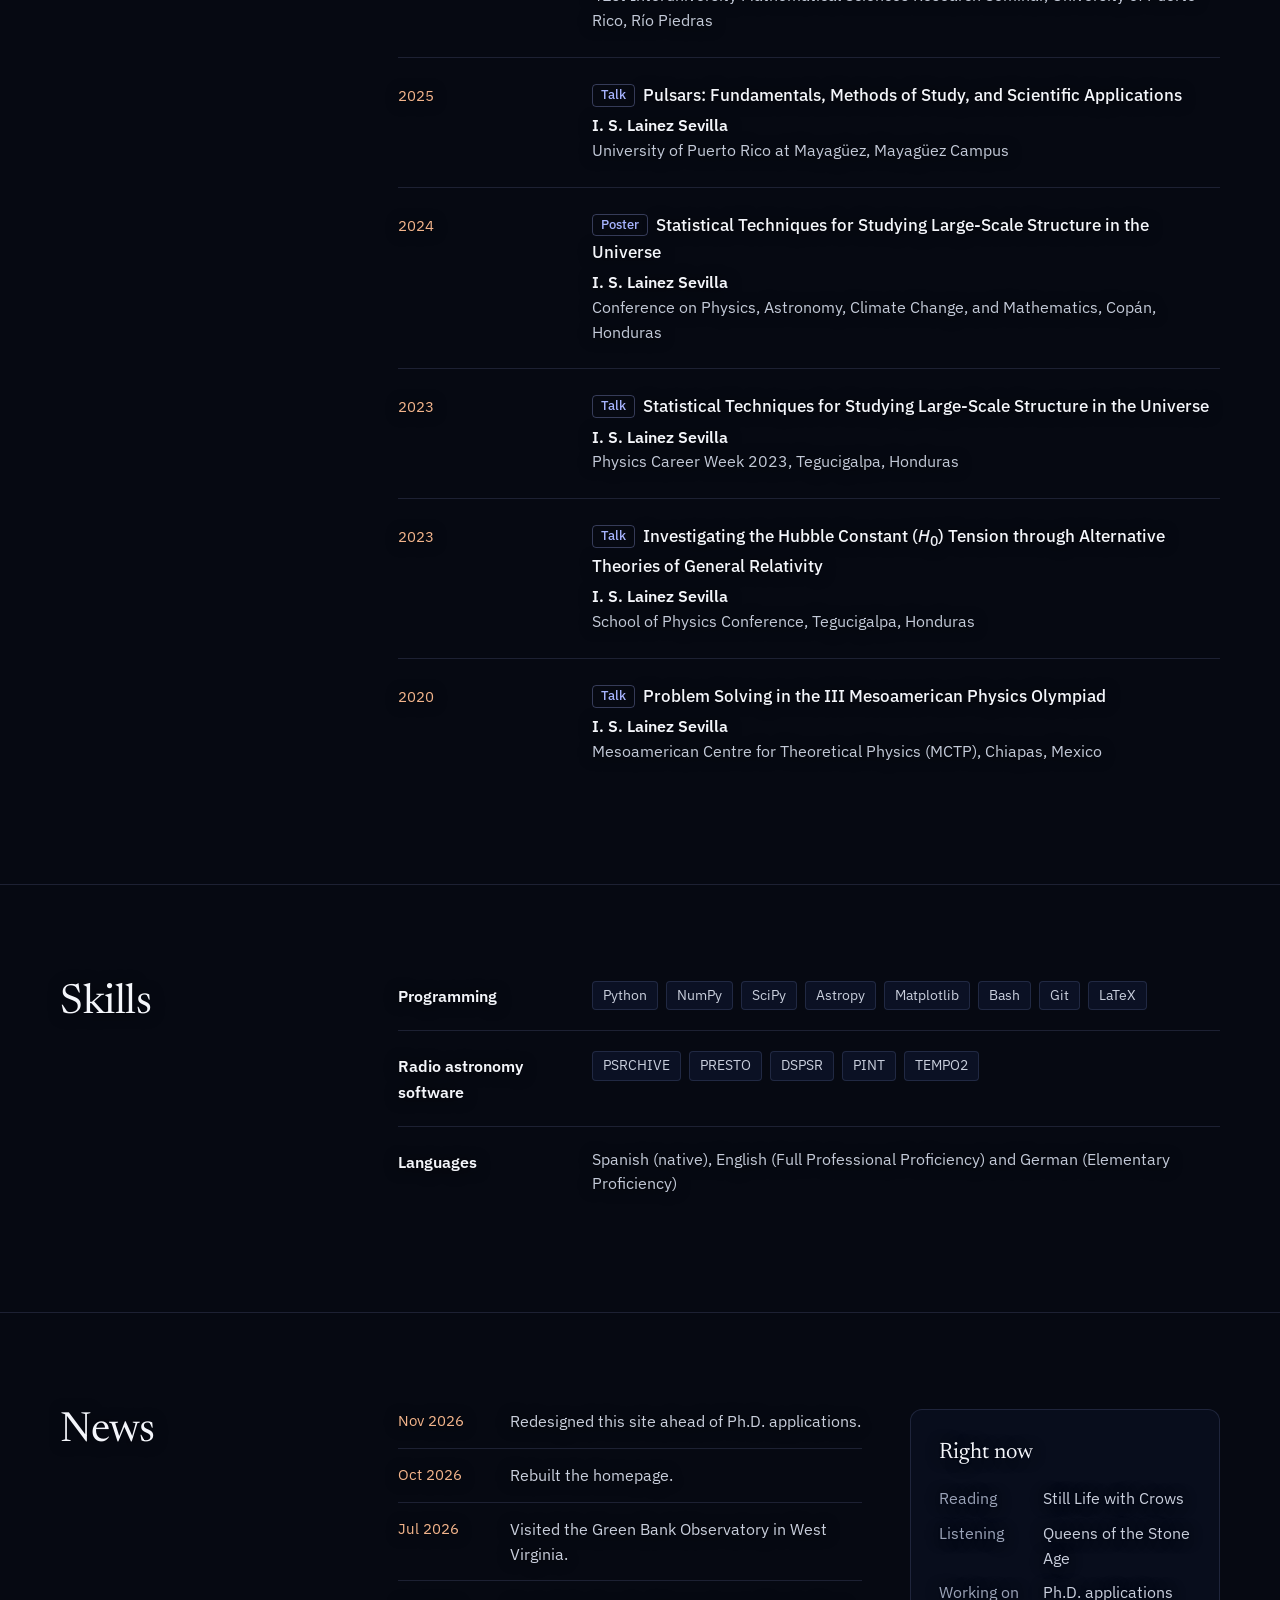
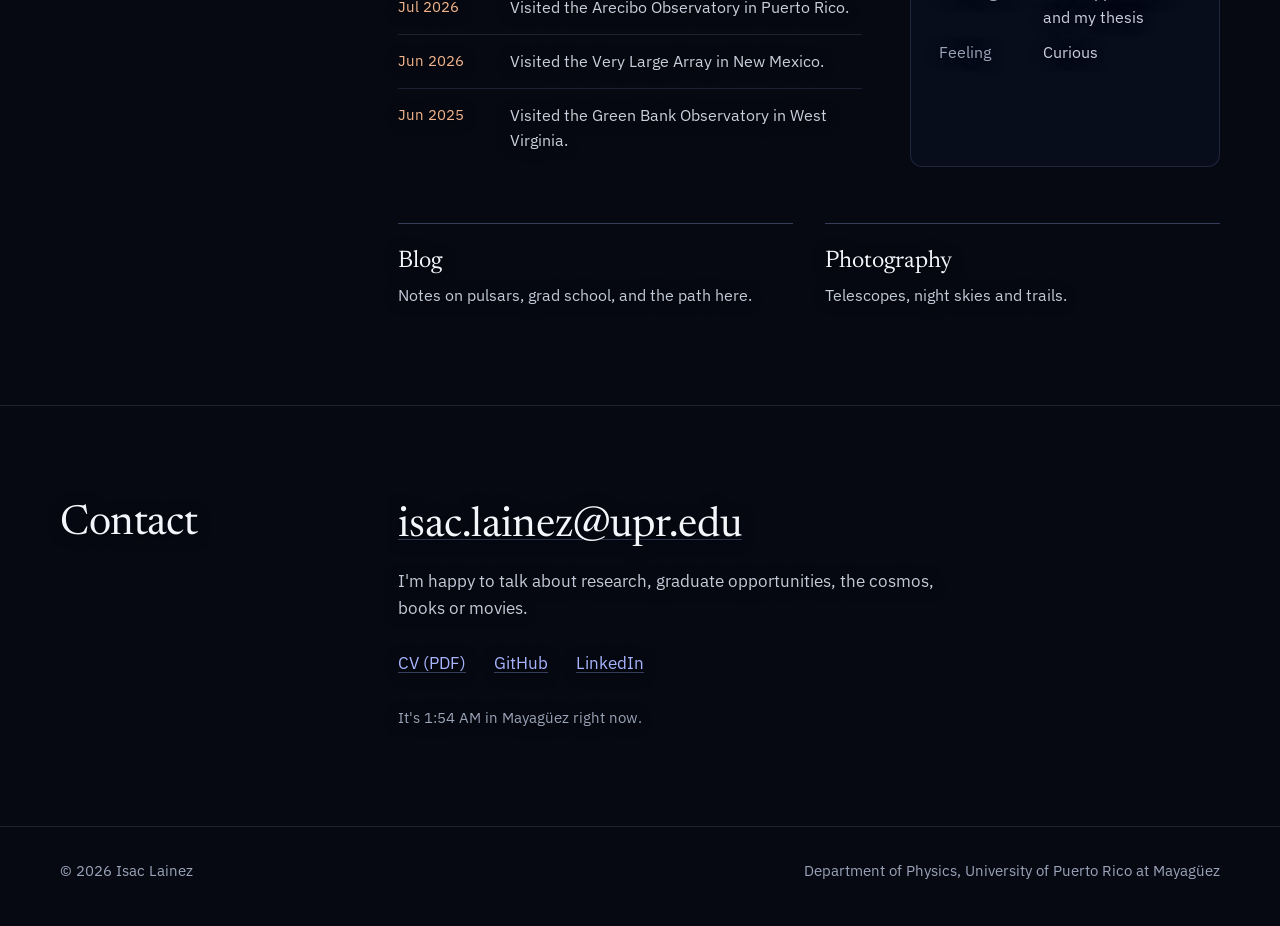
==== commit 7ed703f7: "Fix CV link and update student description Updated CV link and corrected student status." ====
--- a/index.html
+++ b/index.html
@@ -68,11 +68,11 @@
           <h1>Isac Lainez</h1>
           <p class="hero-lede" data-i18n="hero.lede">
             Physicist studying <strong>pulsars</strong> with <strong>radio telescopes</strong>.
-            I'm a M.S. student in Physics at the University of Puerto Rico at Mayagüez,
+            I'm an M.S. student in Physics at the University of Puerto Rico at Mayagüez,
             applying to Ph.D. programs for fall 2027.
           </p>
           <div class="hero-actions">
-            <a class="btn btn-primary" href="files/Isac_Lainez_CV.pdf" target="_blank" rel="noopener">
+            <a class="btn btn-primary" href="CV/Isac_CV_GRADUATED_SCHOOL_website.pdf" target="_blank" rel="noopener">
               <svg viewBox="0 0 24 24" fill="none" stroke="currentColor" stroke-width="2" stroke-linecap="round" stroke-linejoin="round" aria-hidden="true"><path d="M12 3v12m0 0l-4-4m4 4l4-4M5 21h14"/></svg>
               <span data-i18n="hero.cv">Download CV</span>
             </a>
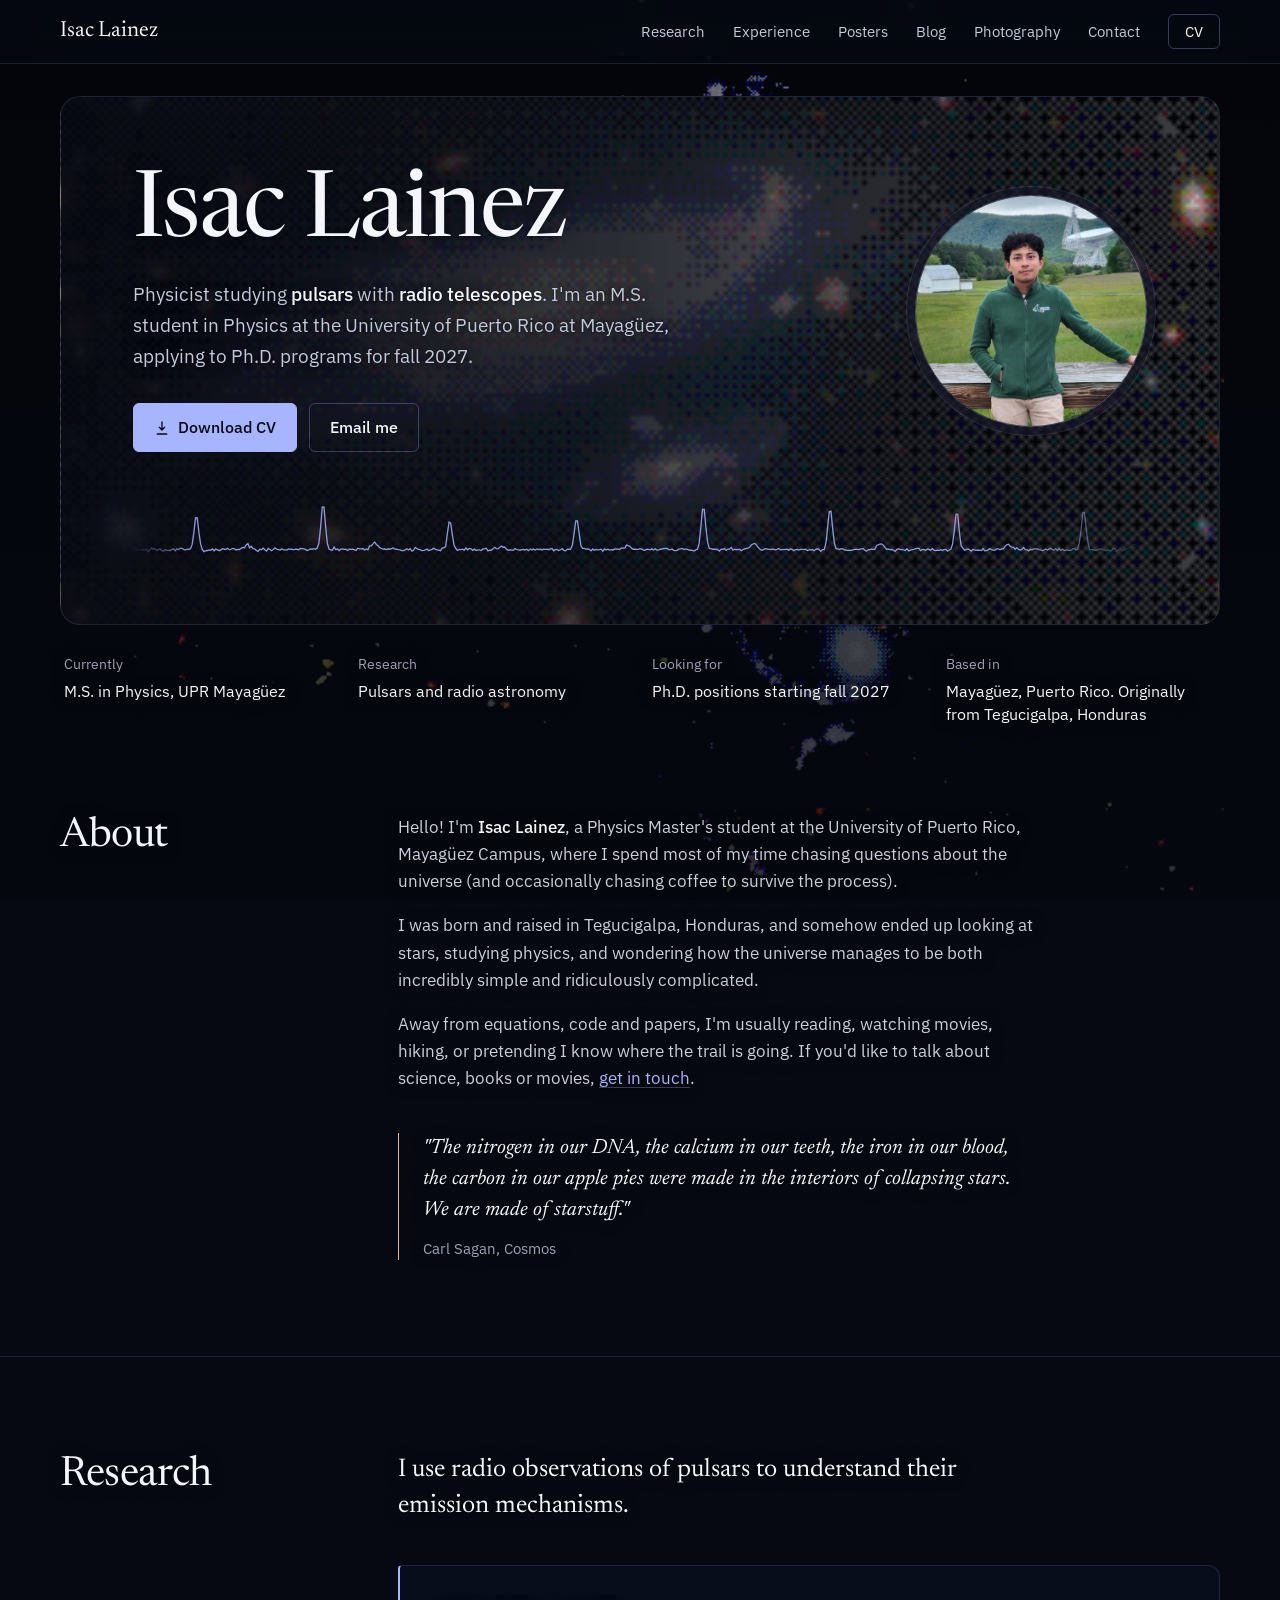
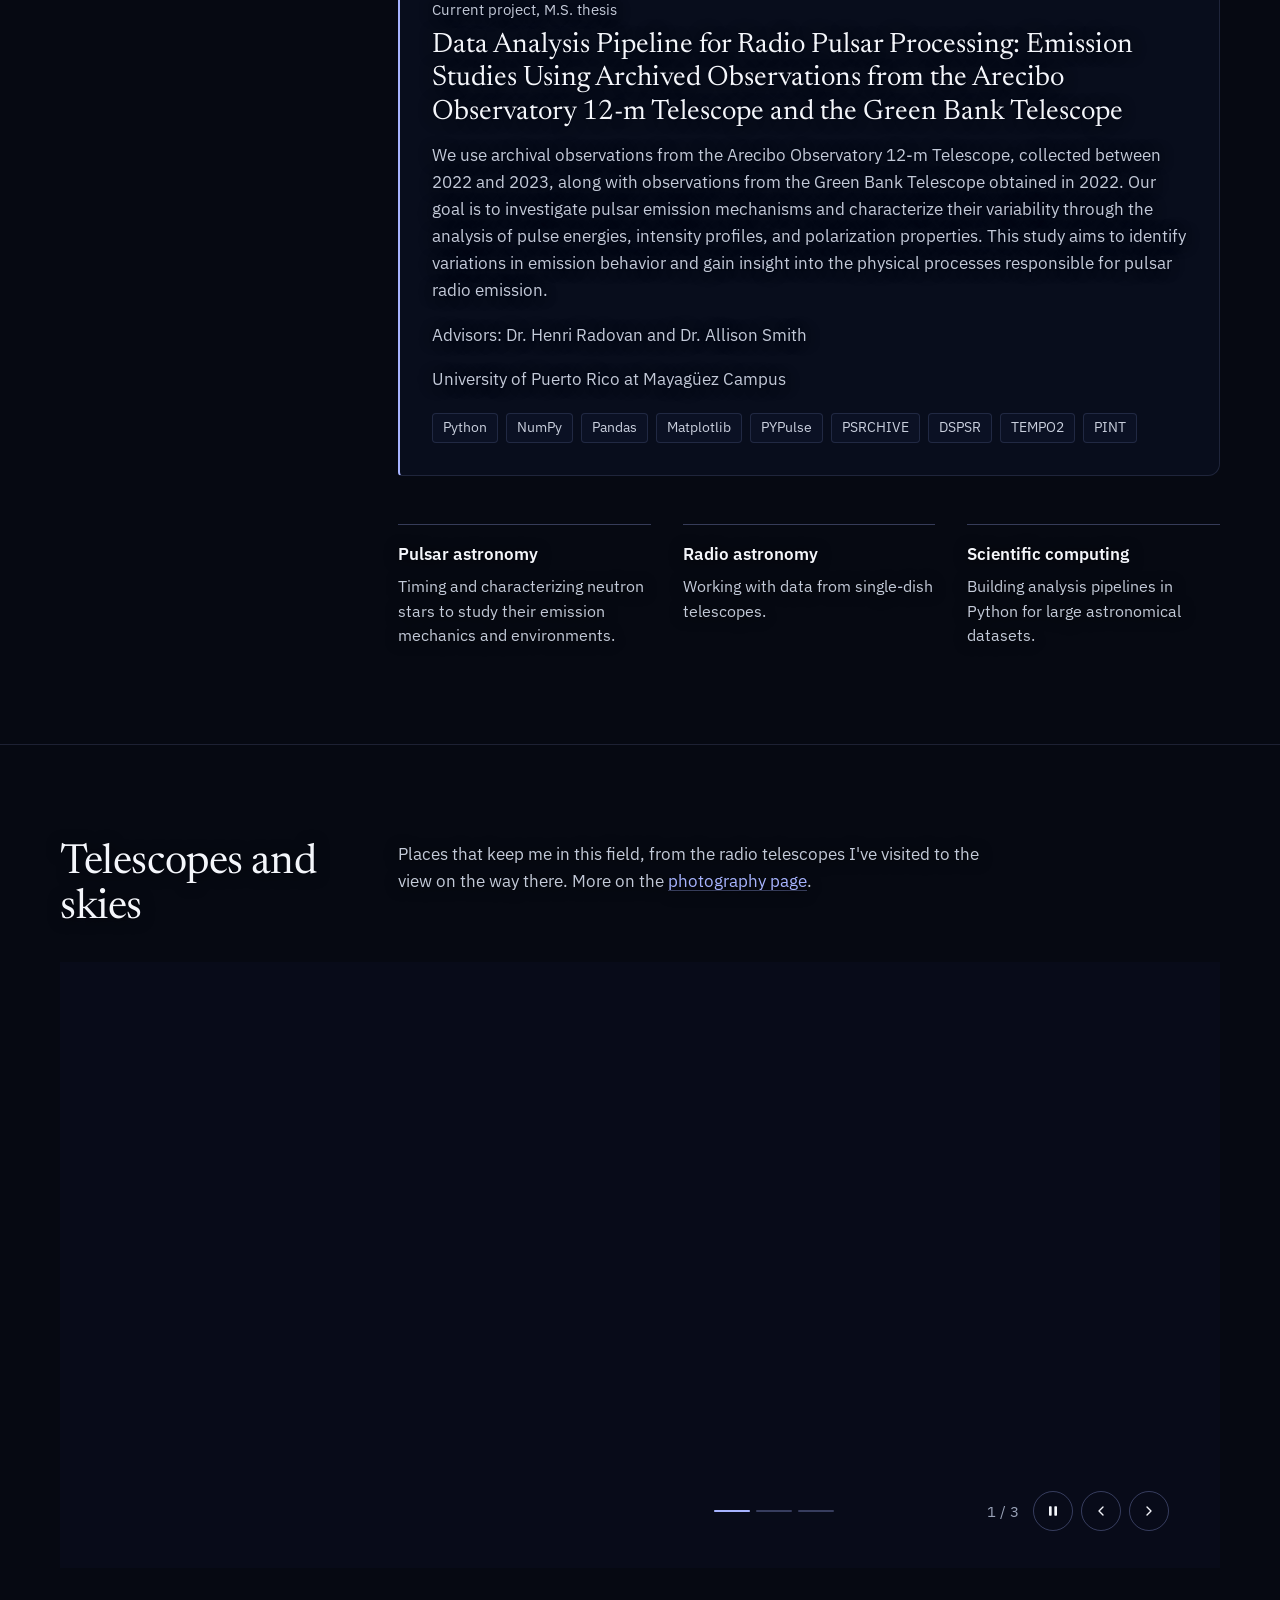
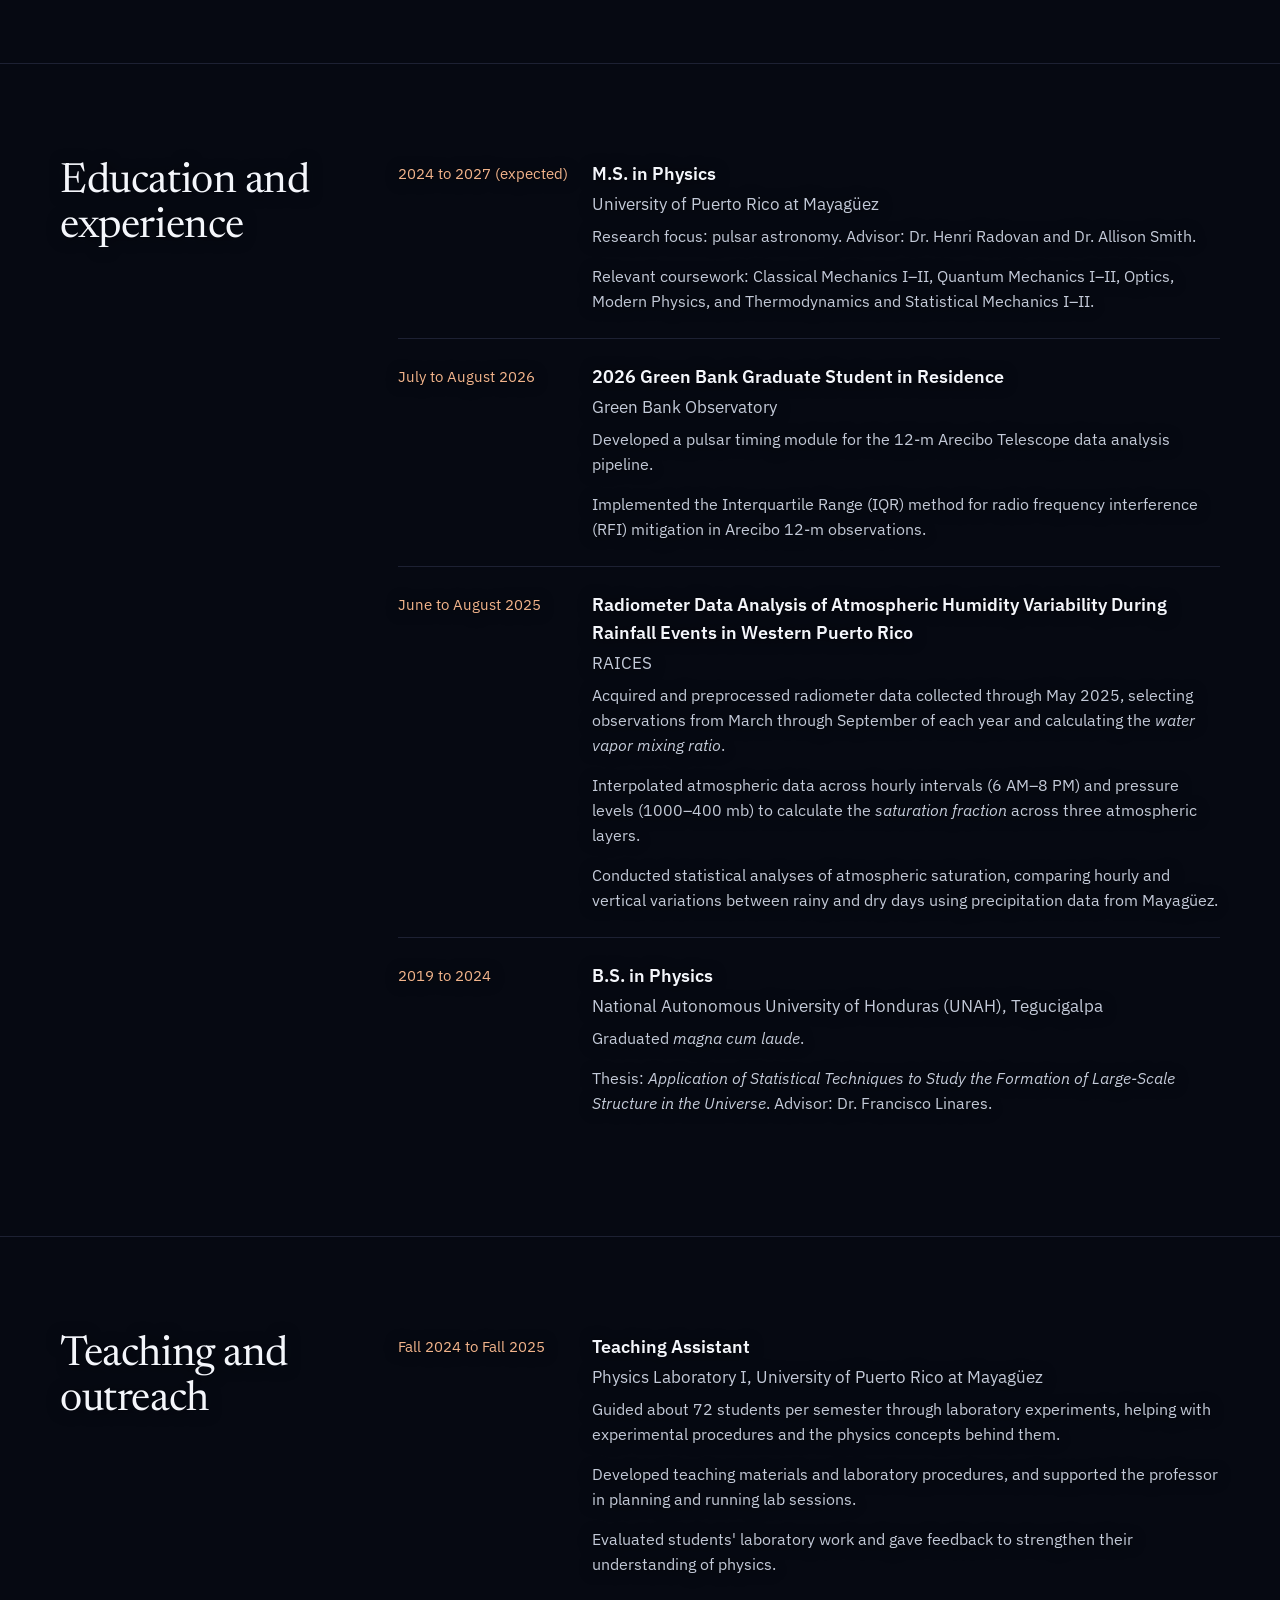
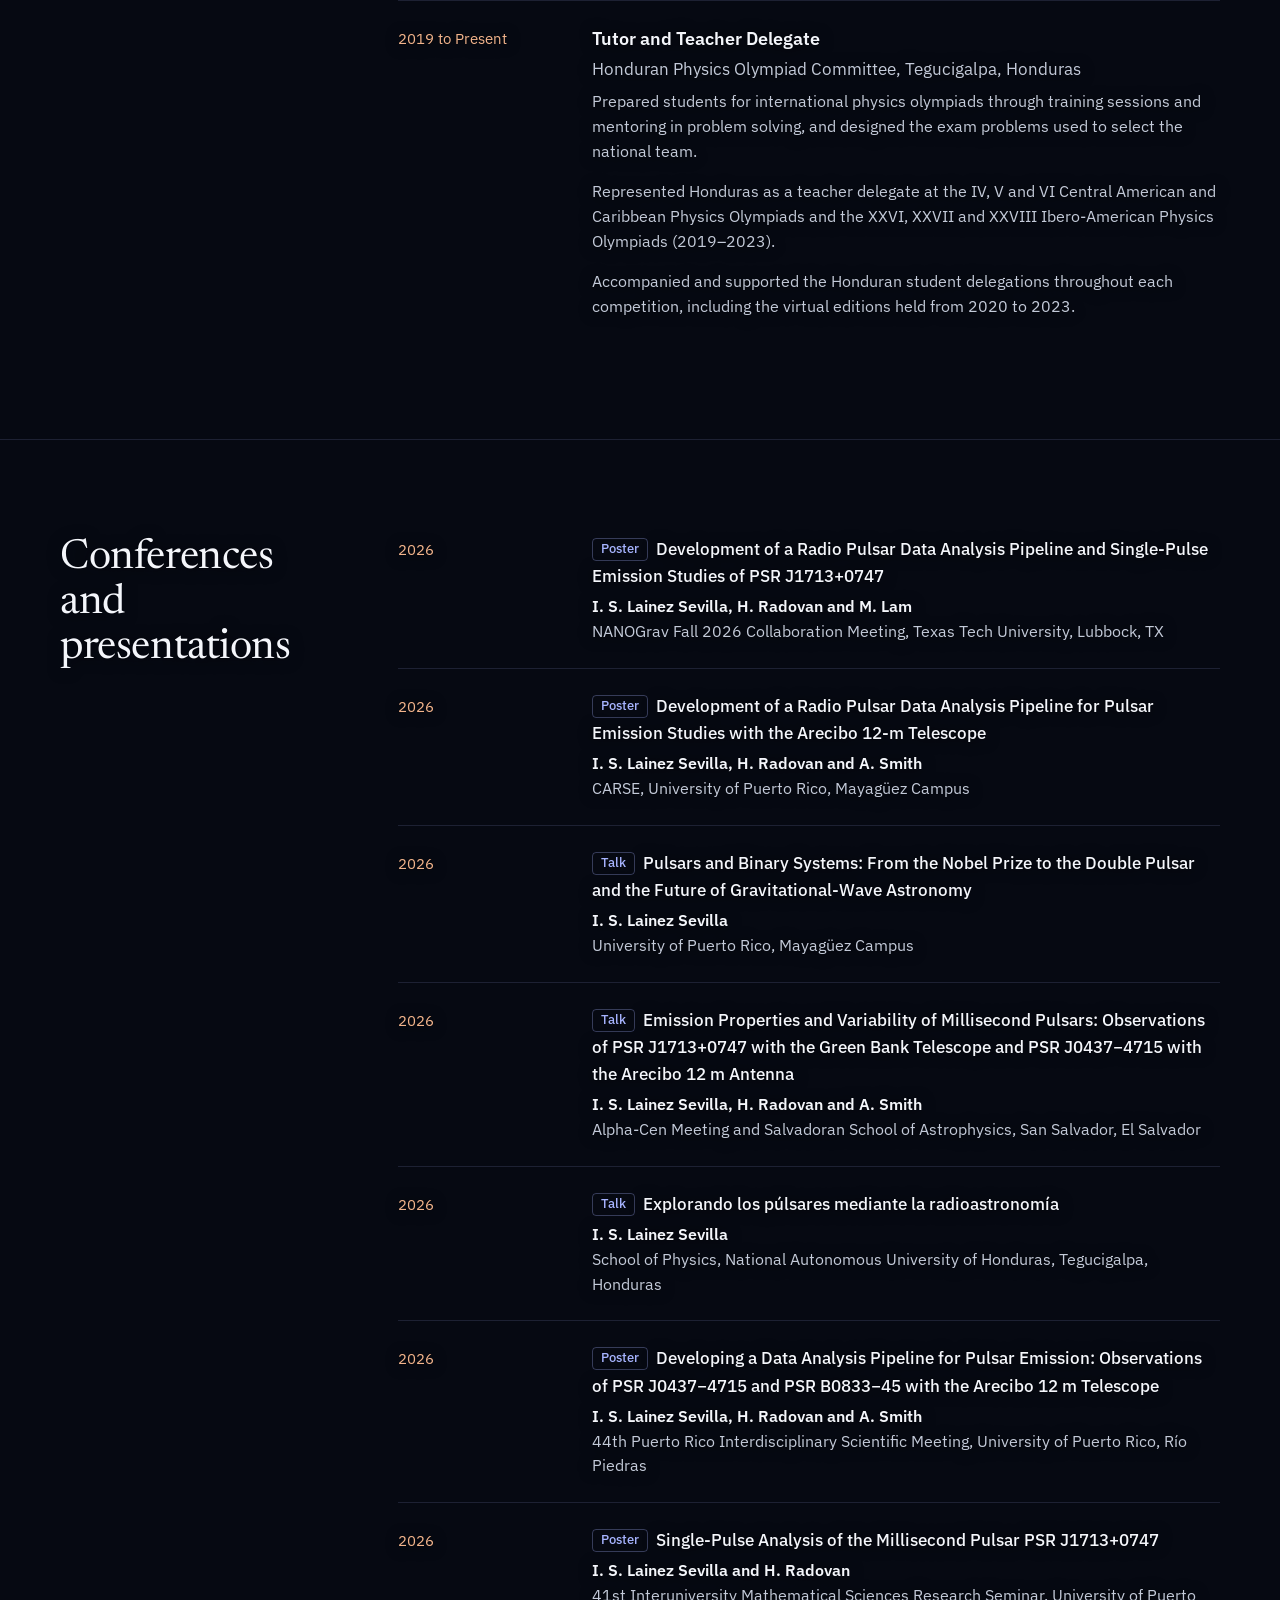
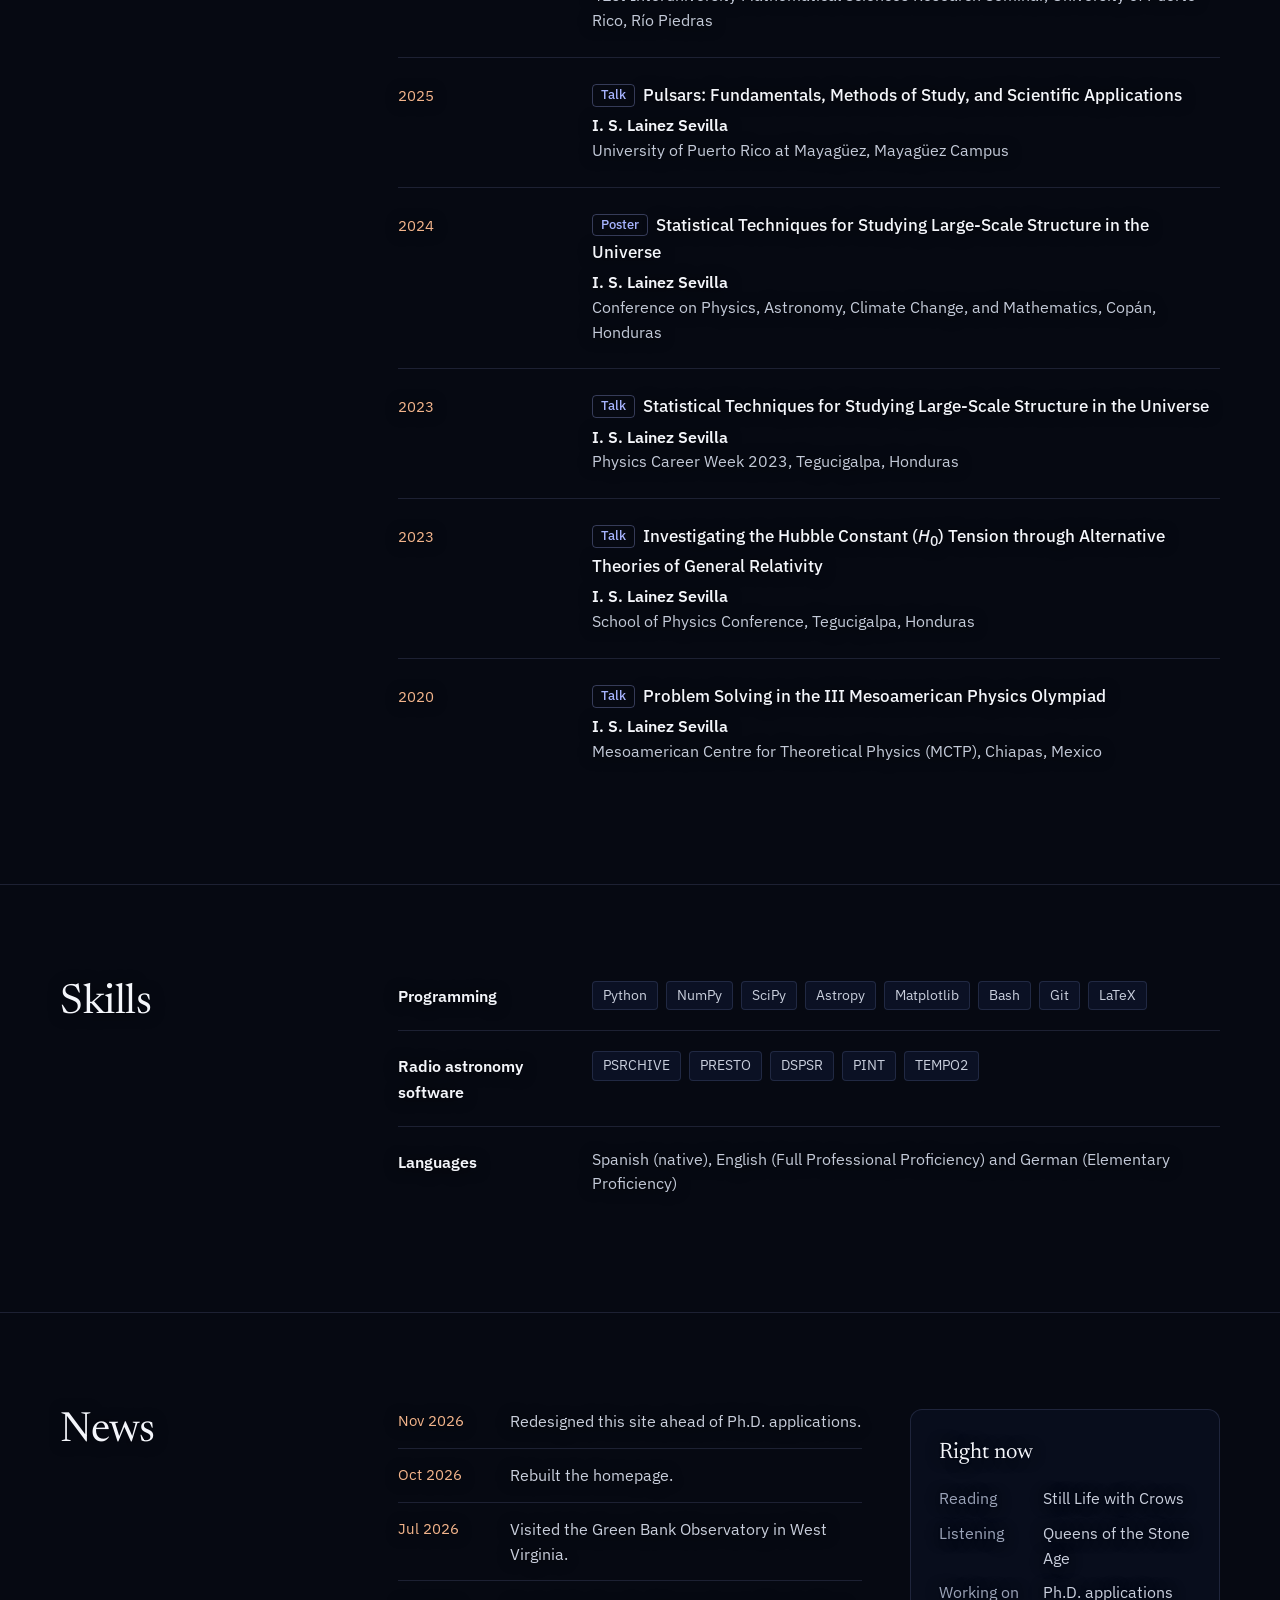
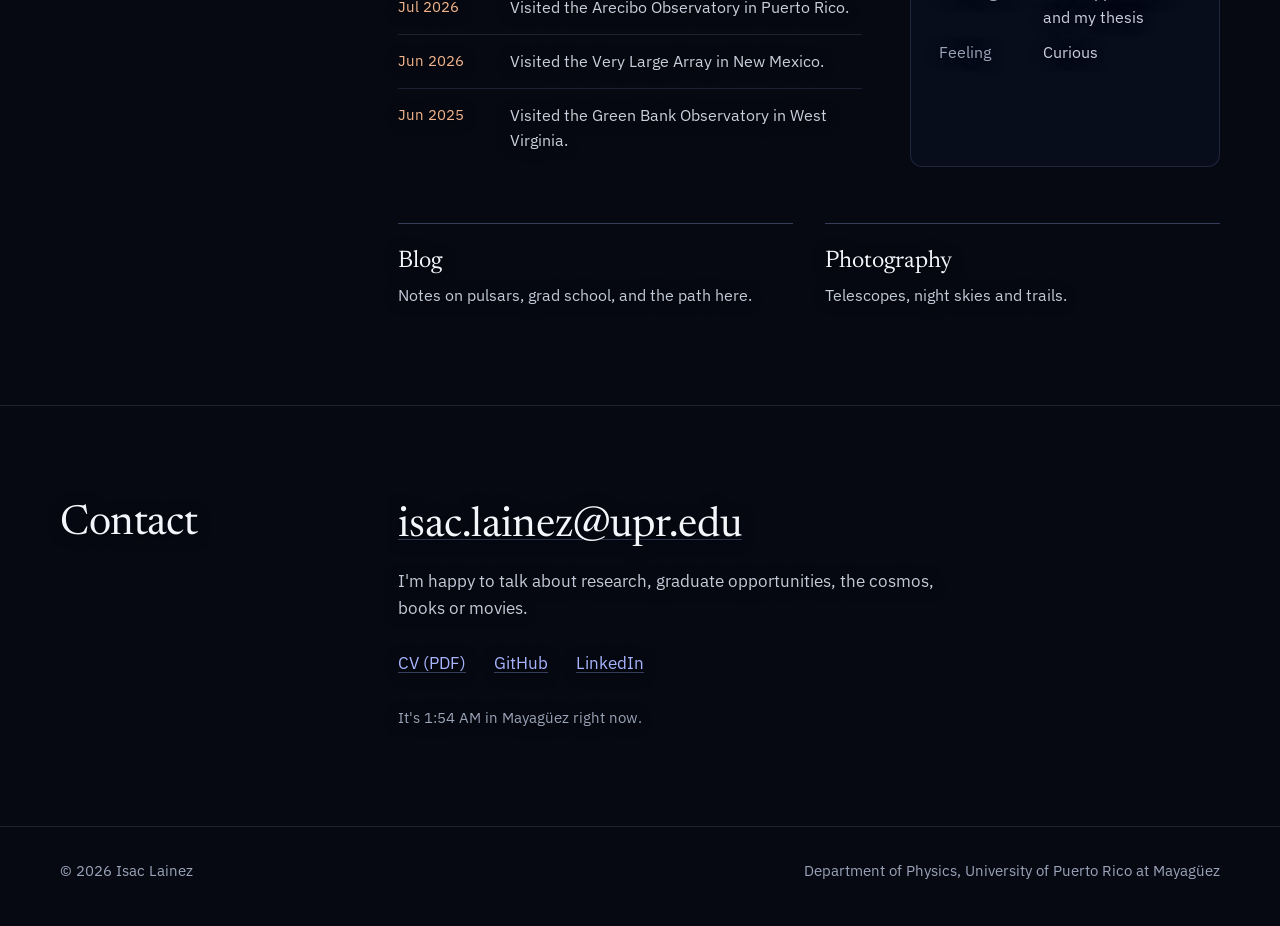
==== commit 152908b4: "Update CV link in index.html" ====
--- a/index.html
+++ b/index.html
@@ -588,7 +588,7 @@
         <!-- EDIT: replace # with your profile links, or delete the ones you don't use -->
         <ul class="contact-links">
           <li>
-              <a href="files/Isac_Lainez_CV.pdf" target="_blank" rel="noopener" data-i18n="contact.cv">CV (PDF)</a>
+              <a href="CV/Isac_CV_GRADUATED_SCHOOL_website.pdf" target="_blank" rel="noopener" data-i18n="contact.cv">CV (PDF)</a>
           </li>
           <li>
               <a href="https://github.com/isaclainez" target="_blank" rel="noopener noreferrer">GitHub</a>
